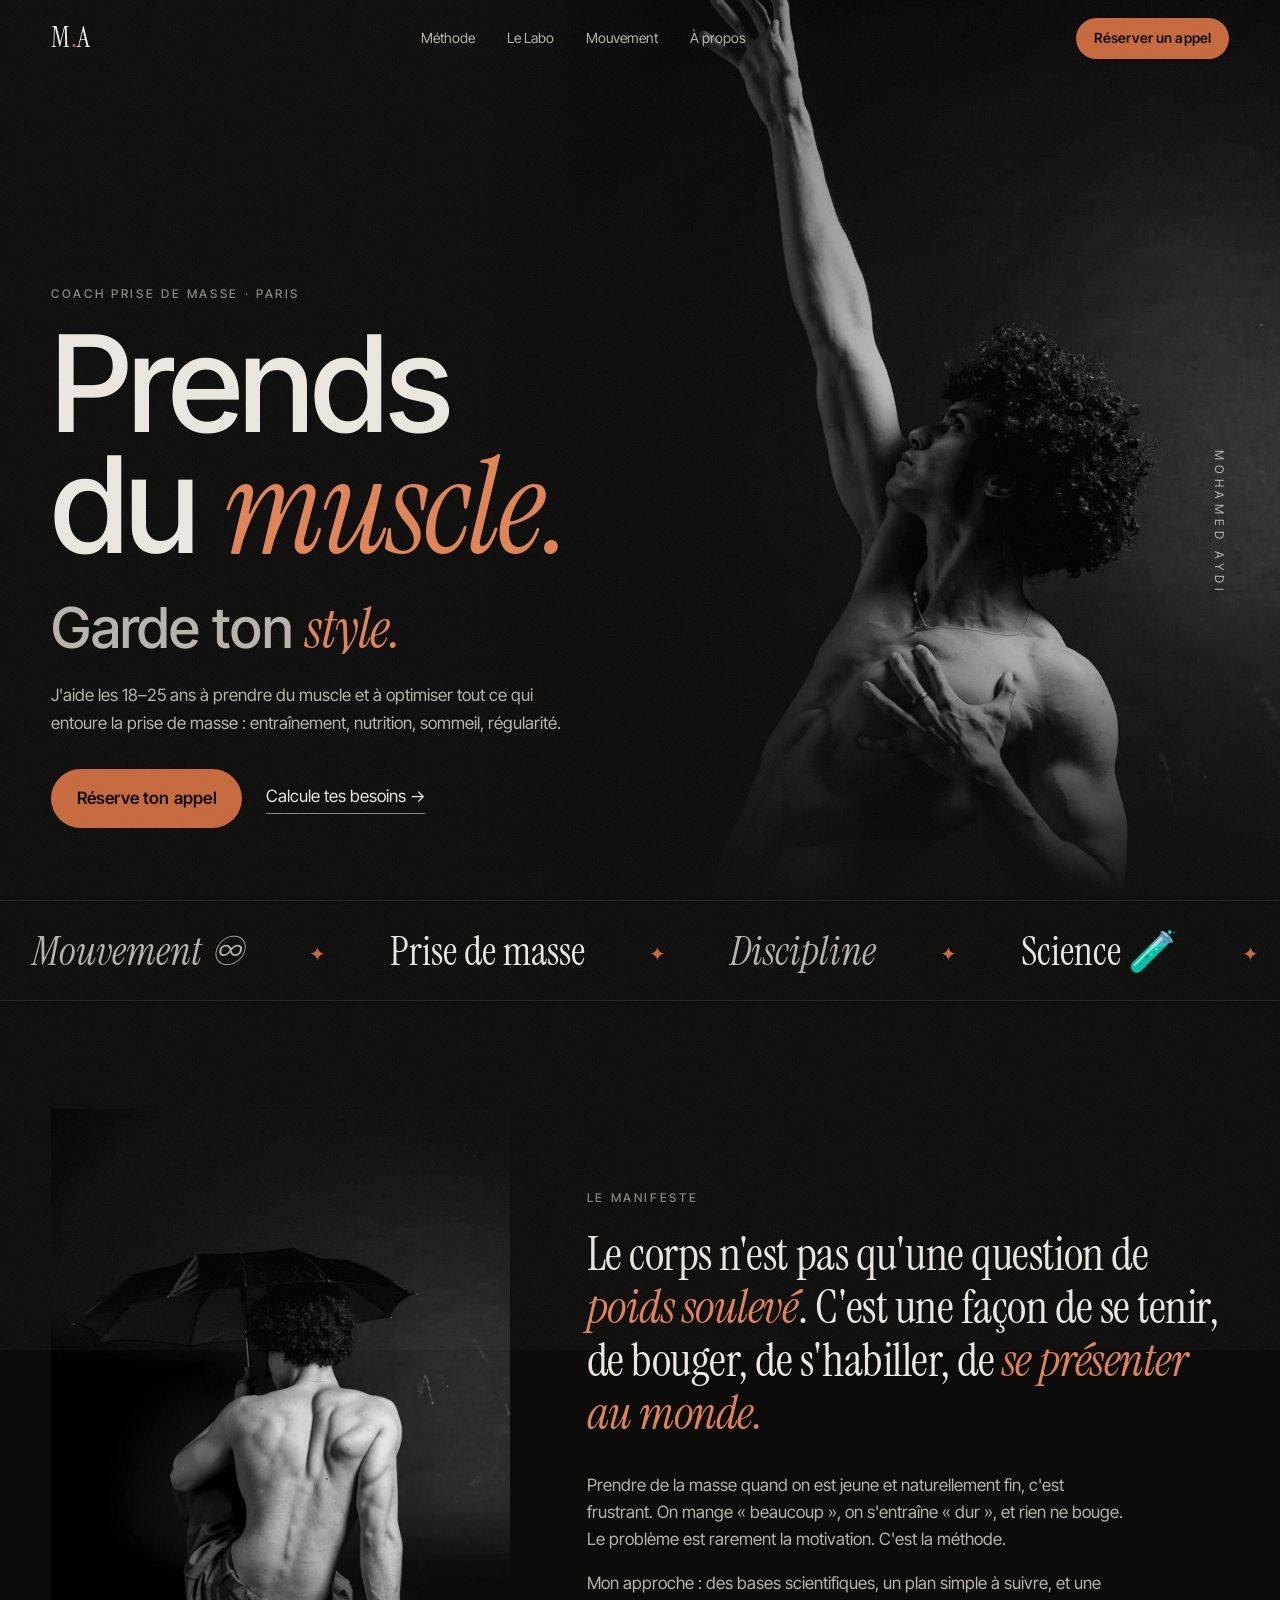
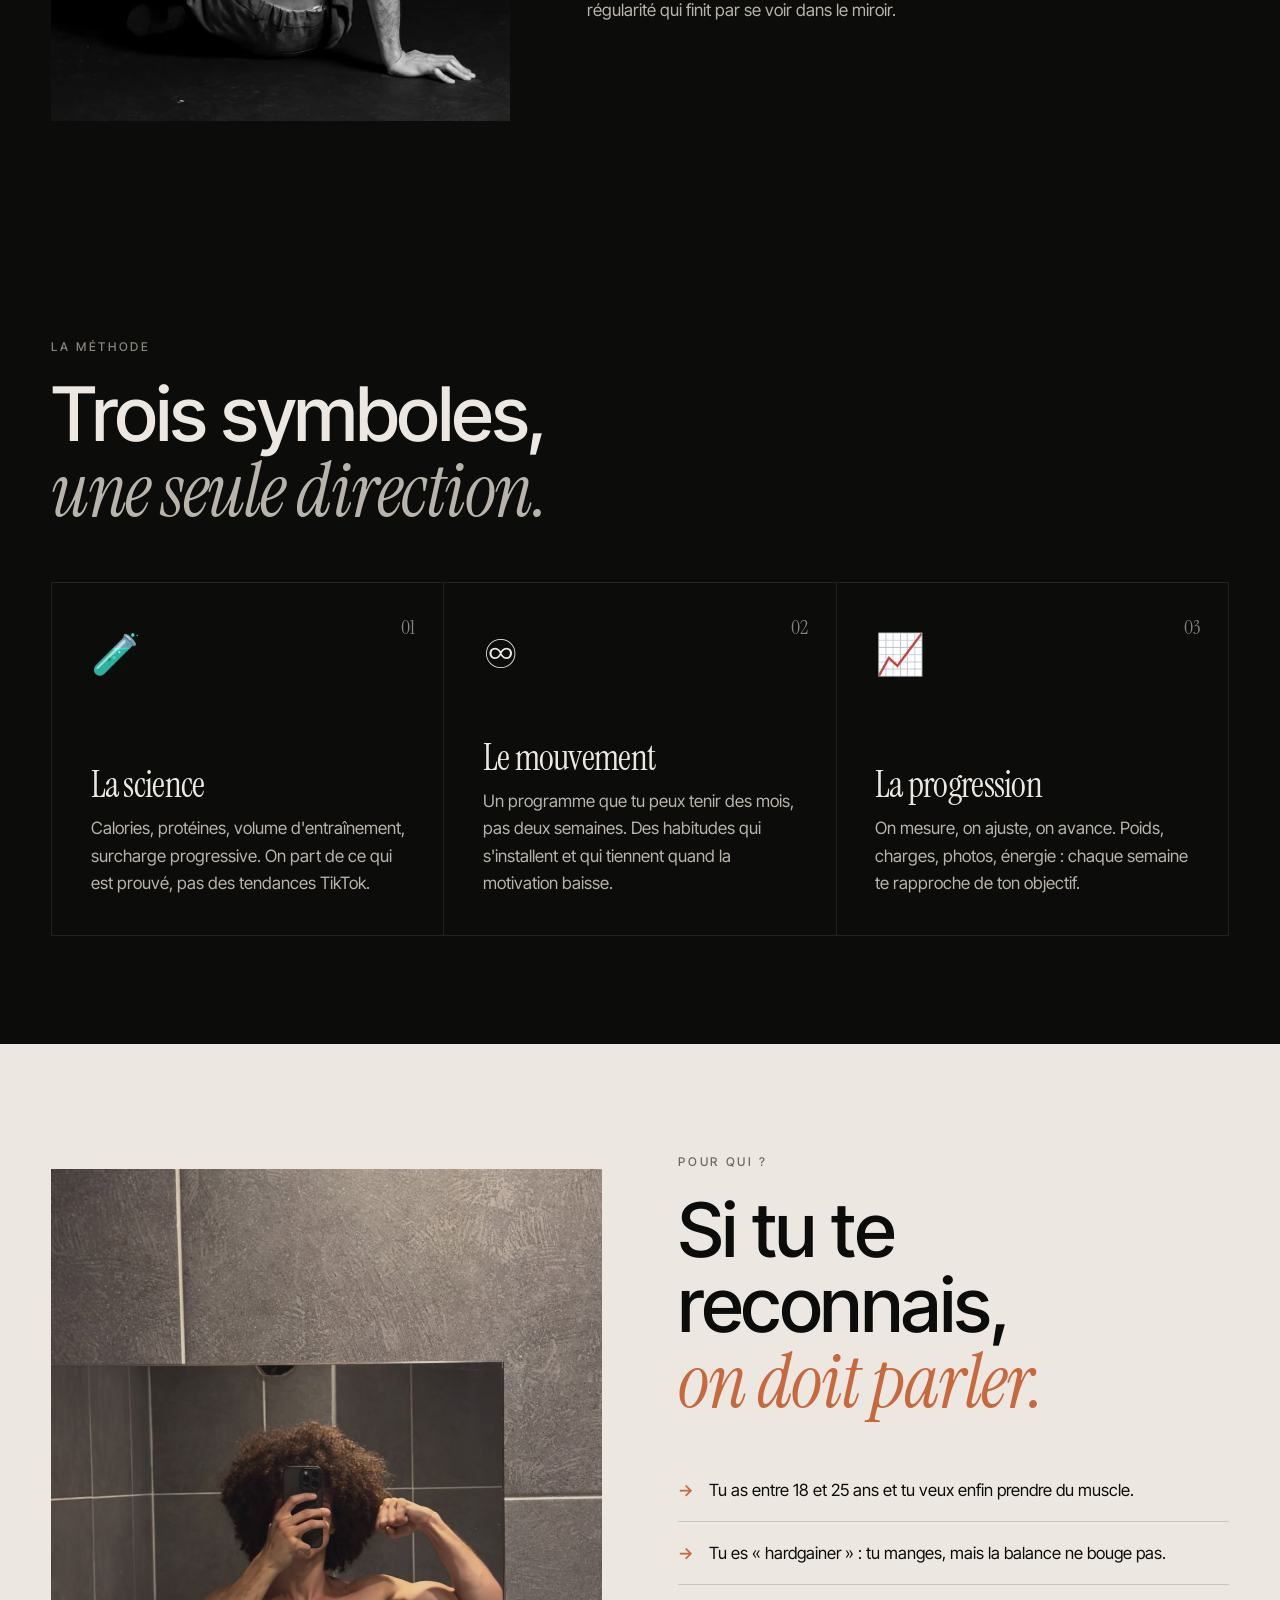
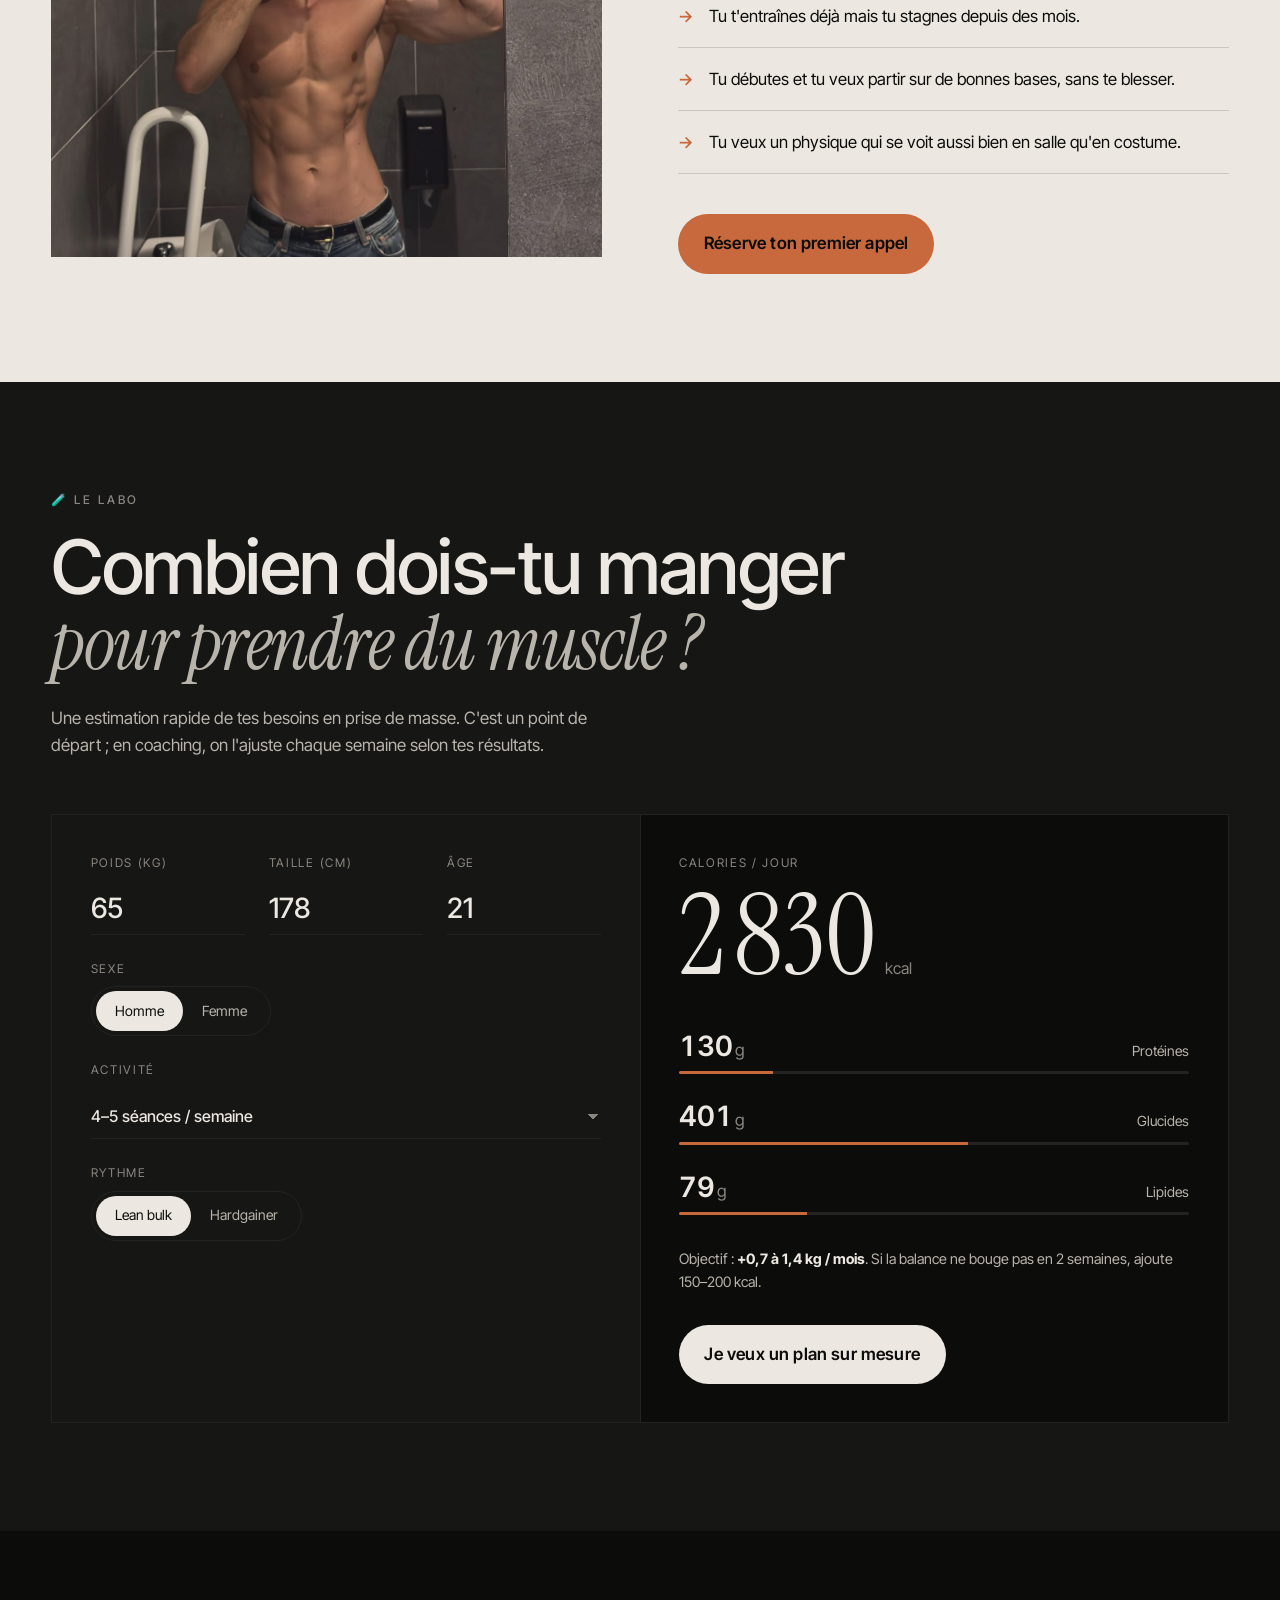
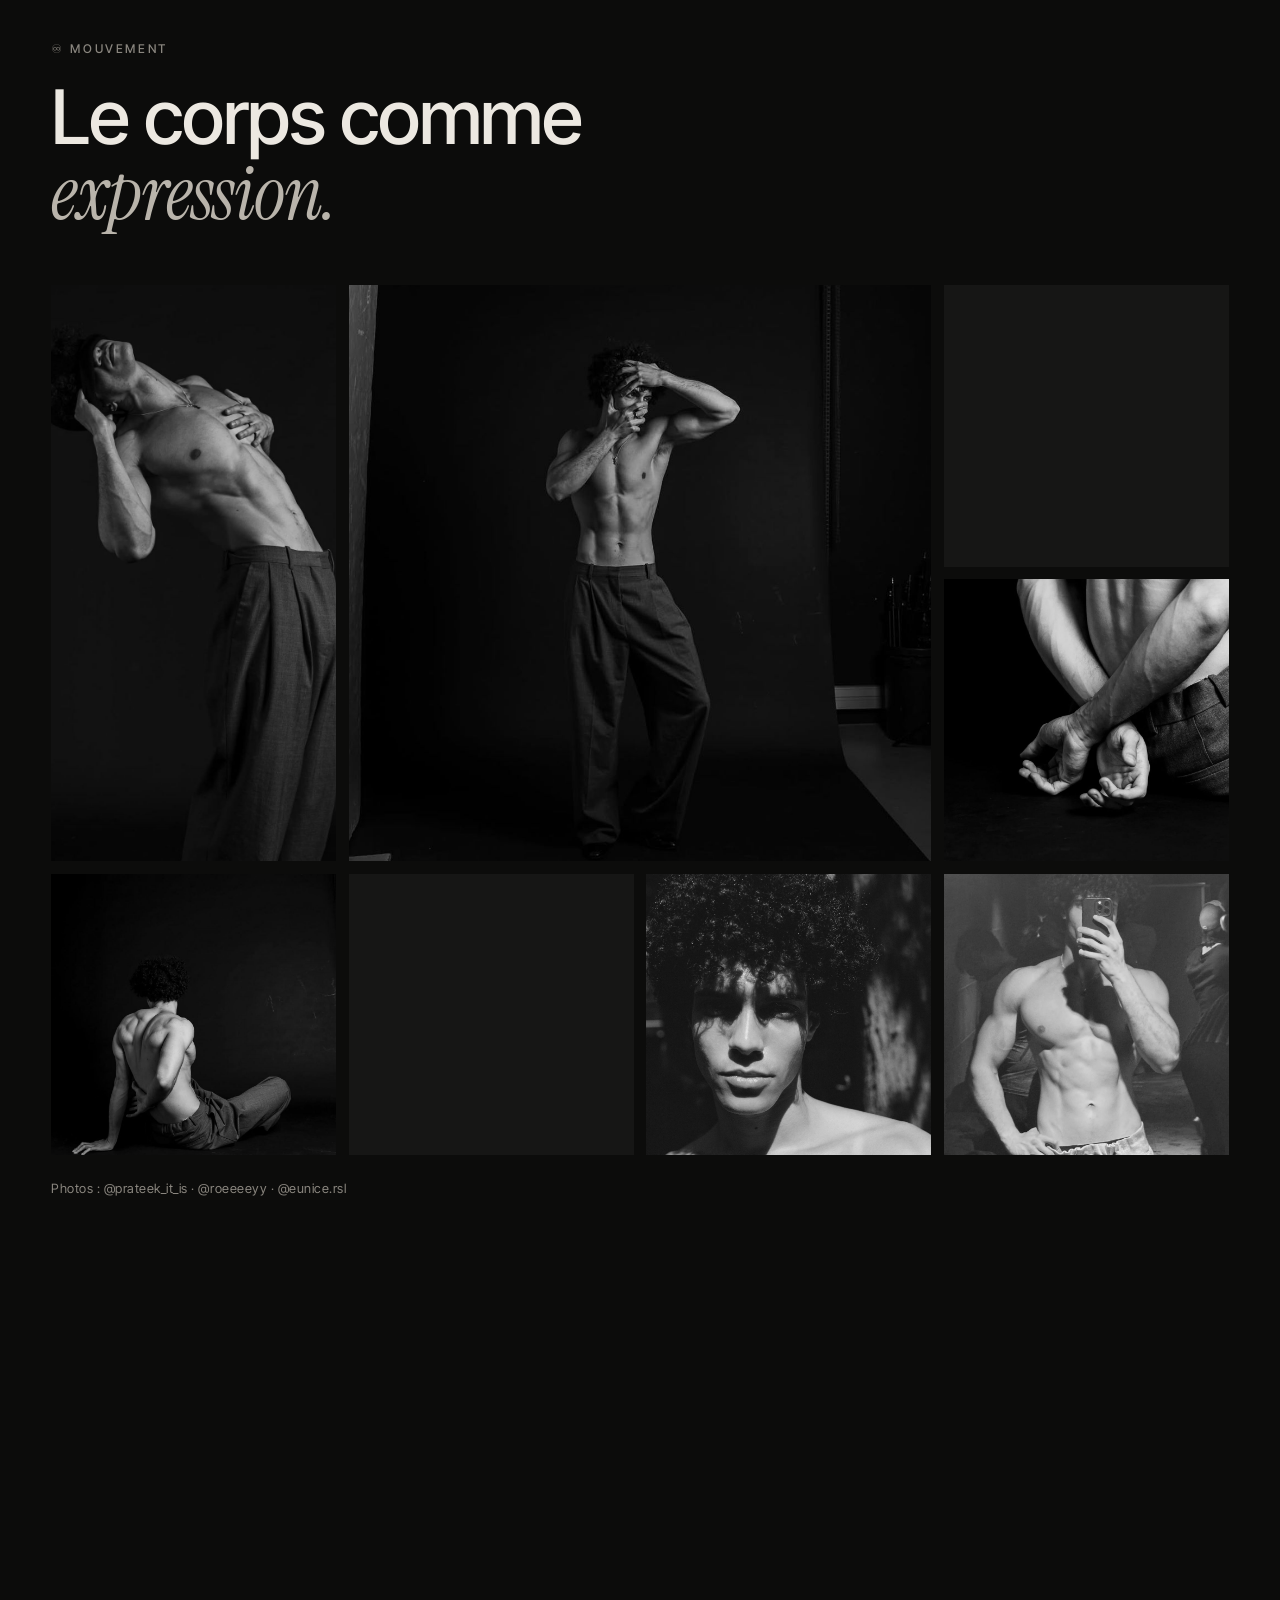
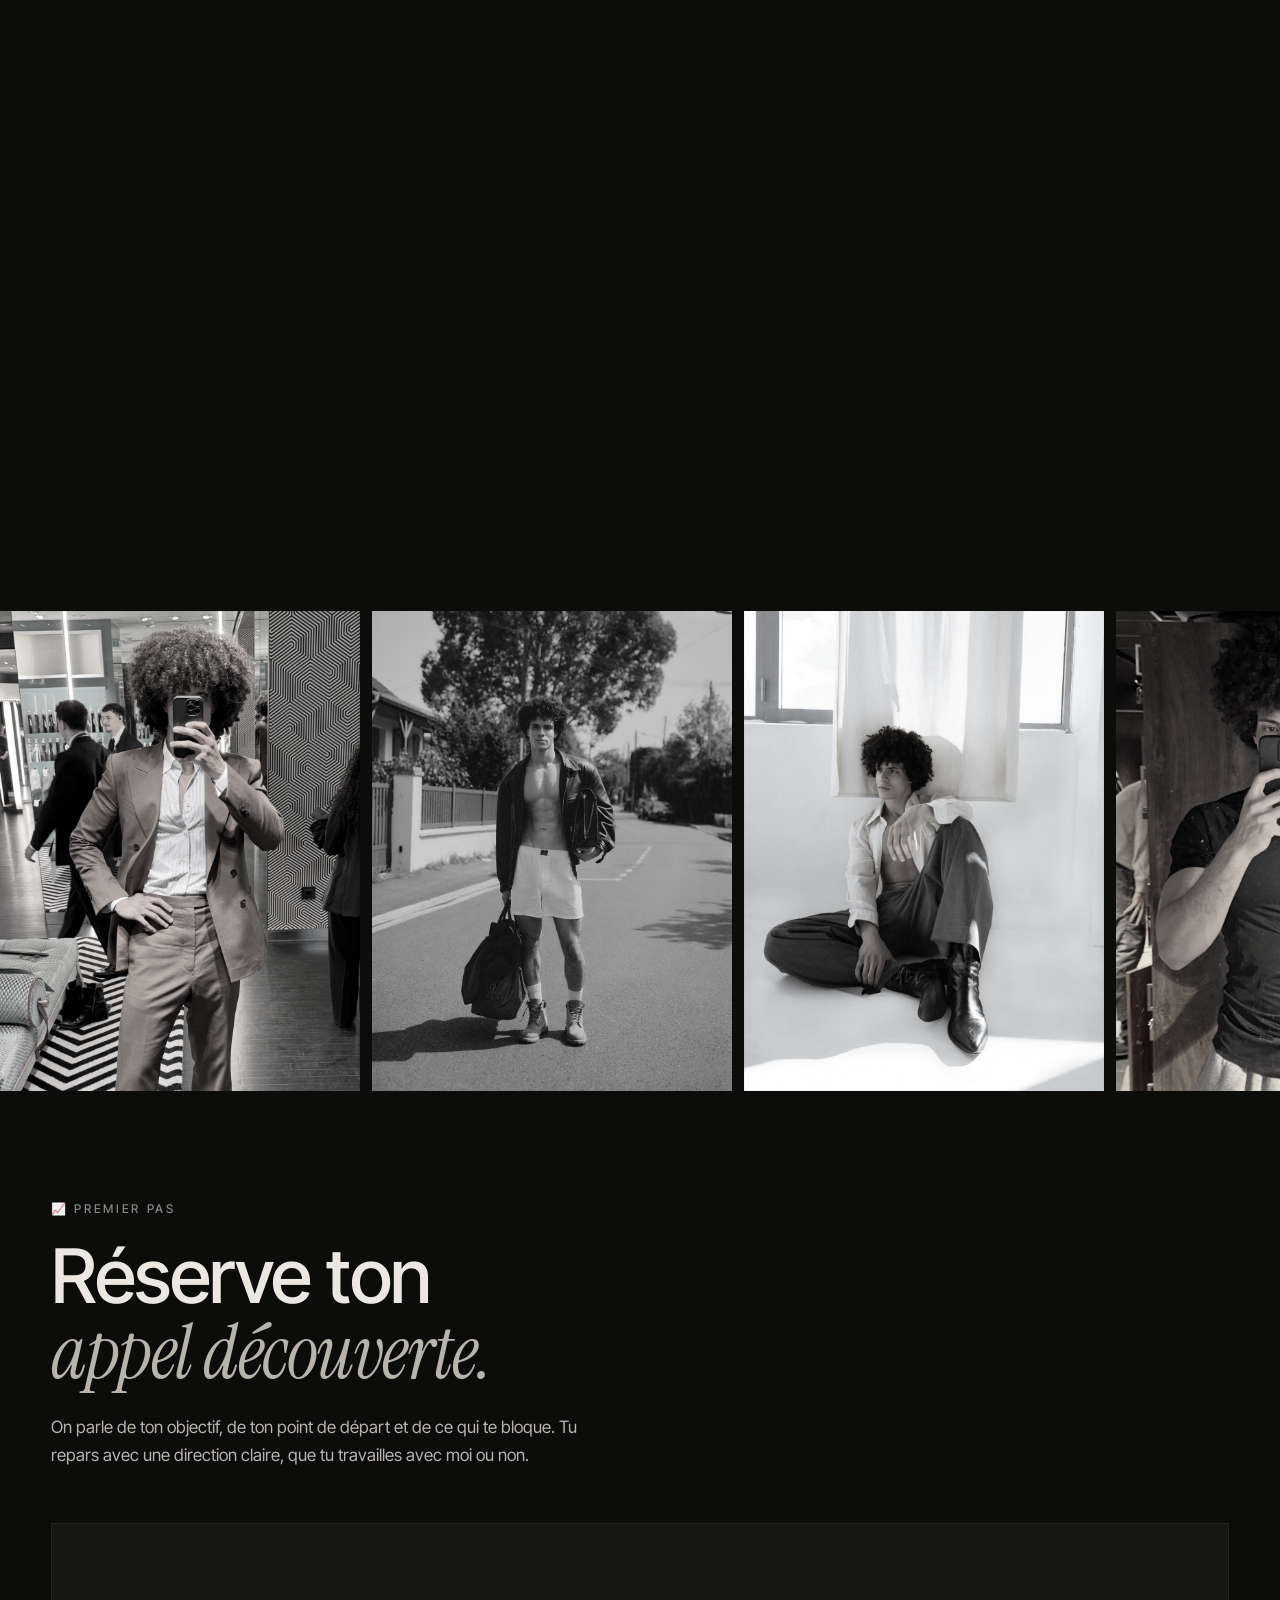
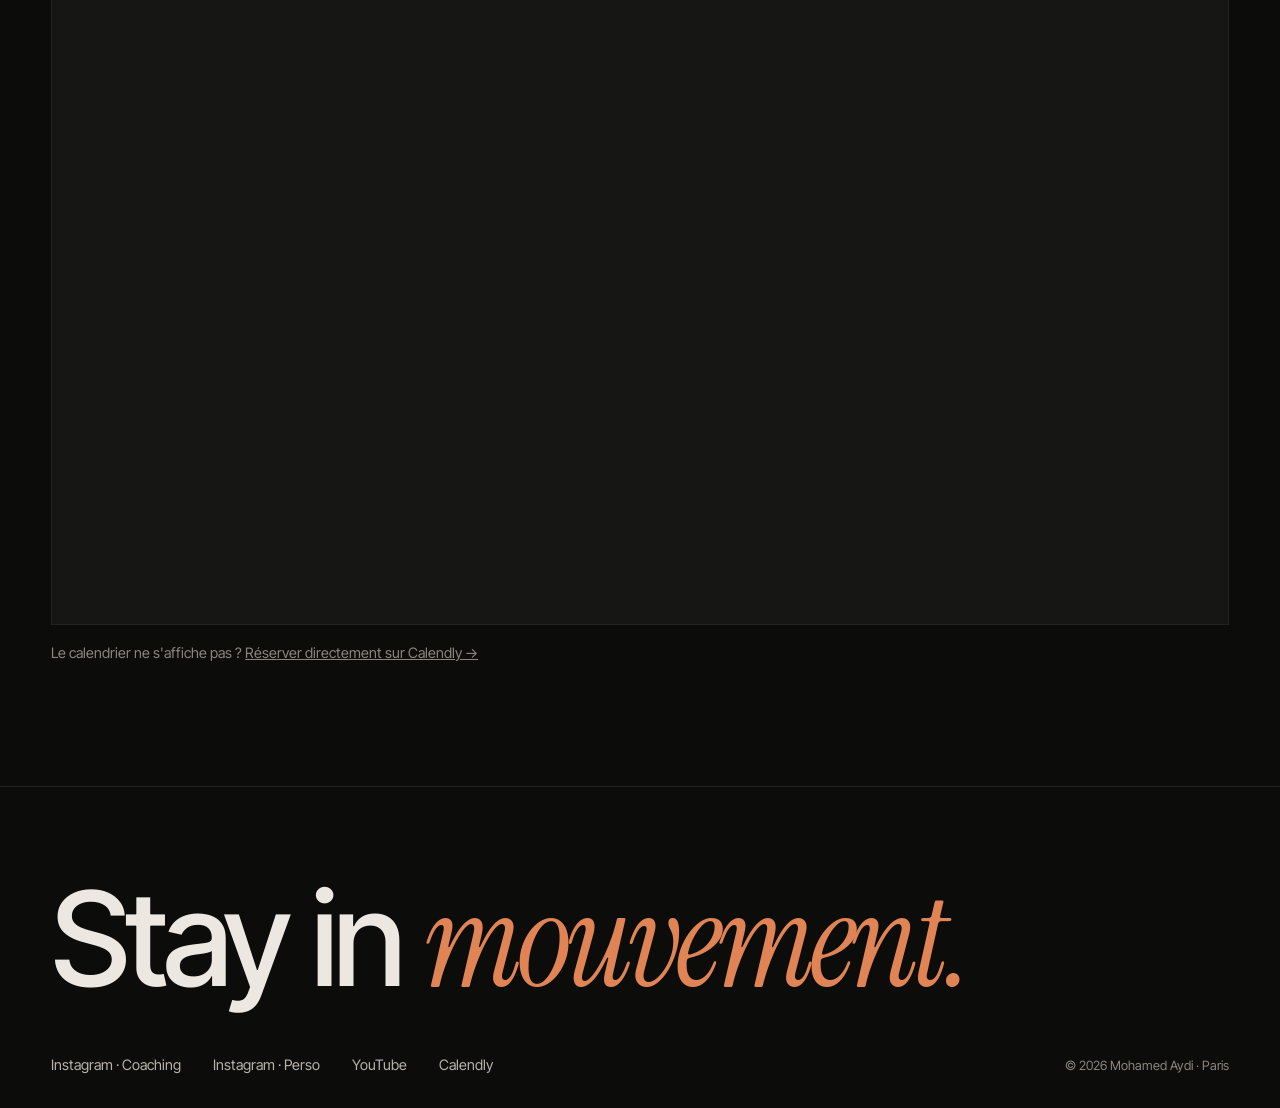
==== index.html @ adbf5967 "Add Mohamed Aydi coaching site and birthday surprise page Static site for GitHub Pages: coaching lan" ====
<!doctype html>
<html lang="fr">
<head>
  <meta charset="utf-8">
  <meta name="viewport" content="width=device-width, initial-scale=1">
  <title>Mohamed Aydi — Coaching prise de masse</title>
  <meta name="description" content="J'aide les 18–25 ans à prendre du muscle et à optimiser tout ce qui entoure la prise de masse. Coaching basé à Paris.">
  <meta property="og:title" content="Mohamed Aydi — Coaching prise de masse">
  <meta property="og:description" content="Prends du muscle. Garde ton style. Coaching pour les 18–25 ans.">
  <meta property="og:image" content="assets/img/reach.jpg">
  <meta name="theme-color" content="#0c0c0b">
  <link rel="icon" href="data:image/svg+xml,<svg xmlns='http://www.w3.org/2000/svg' viewBox='0 0 100 100'><text y='.9em' font-size='90'>🧪</text></svg>">
  <link rel="preconnect" href="https://fonts.googleapis.com">
  <link rel="preconnect" href="https://fonts.gstatic.com" crossorigin>
  <link href="https://fonts.googleapis.com/css2?family=Instrument+Serif:ital@0;1&family=Inter+Tight:wght@400;500;600;700&display=swap" rel="stylesheet">
  <link rel="stylesheet" href="css/style.css">
</head>
<body>
  <div class="grain" aria-hidden="true"></div>

  <header class="nav">
    <a href="#top" class="nav__logo" id="logo" aria-label="Mohamed Aydi, retour en haut">M<span>.</span>A</a>
    <nav class="nav__links" aria-label="Navigation principale">
      <a href="#methode">Méthode</a>
      <a href="#labo">Le Labo</a>
      <a href="#mouvement">Mouvement</a>
      <a href="#about">À propos</a>
    </nav>
    <a href="#reserver" class="btn btn--small">Réserver un appel</a>
  </header>

  <main id="top">
    <!-- HERO -->
    <section class="hero">
      <div class="hero__media">
        <img src="assets/img/reach.jpg" alt="Mohamed Aydi, torse nu, bras tendu vers le haut, photo noir et blanc" fetchpriority="high">
      </div>
      <div class="hero__text">
        <p class="eyebrow">Coach prise de masse · Paris</p>
        <h1 class="hero__title">
          <span class="line">Prends</span>
          <span class="line">du <em>muscle.</em></span>
          <span class="line line--small">Garde ton <em>style.</em></span>
        </h1>
        <p class="hero__lead">J'aide les 18–25 ans à prendre du muscle et à optimiser tout ce qui entoure la prise de masse : entraînement, nutrition, sommeil, régularité.</p>
        <div class="hero__cta">
          <a href="#reserver" class="btn">Réserve ton appel</a>
          <a href="#labo" class="link-arrow">Calcule tes besoins →</a>
        </div>
      </div>
      <p class="hero__name" aria-hidden="true">Mohamed Aydi</p>
    </section>

    <!-- MARQUEE -->
    <div class="marquee" aria-hidden="true">
      <div class="marquee__track">
        <span>Mouvement ♾</span><span>Prise de masse</span><span>Discipline</span><span>Science 🧪</span><span>Progression 📈</span><span>Paris</span>
        <span>Mouvement ♾</span><span>Prise de masse</span><span>Discipline</span><span>Science 🧪</span><span>Progression 📈</span><span>Paris</span>
      </div>
    </div>

    <!-- MANIFESTO -->
    <section class="manifesto section">
      <div class="manifesto__img reveal">
        <img src="assets/img/umbrella.jpg" alt="Mohamed Aydi de dos, assis sous un parapluie noir" loading="lazy">
      </div>
      <div class="manifesto__text reveal">
        <p class="eyebrow">Le manifeste</p>
        <p class="big-quote">Le corps n'est pas qu'une question de <em>poids soulevé</em>. C'est une façon de se tenir, de bouger, de s'habiller, de <em>se présenter au monde.</em></p>
        <p>Prendre de la masse quand on est jeune et naturellement fin, c'est frustrant. On mange « beaucoup », on s'entraîne « dur », et rien ne bouge. Le problème est rarement la motivation. C'est la méthode.</p>
        <p>Mon approche : des bases scientifiques, un plan simple à suivre, et une régularité qui finit par se voir dans le miroir.</p>
      </div>
    </section>

    <!-- METHODE -->
    <section class="method section" id="methode">
      <div class="section__head reveal">
        <p class="eyebrow">La méthode</p>
        <h2>Trois symboles,<br><em>une seule direction.</em></h2>
      </div>
      <ol class="method__grid">
        <li class="method__card reveal">
          <span class="method__icon">🧪</span>
          <span class="method__num">01</span>
          <h3>La science</h3>
          <p>Calories, protéines, volume d'entraînement, surcharge progressive. On part de ce qui est prouvé, pas des tendances TikTok.</p>
        </li>
        <li class="method__card reveal">
          <span class="method__icon">♾</span>
          <span class="method__num">02</span>
          <h3>Le mouvement</h3>
          <p>Un programme que tu peux tenir des mois, pas deux semaines. Des habitudes qui s'installent et qui tiennent quand la motivation baisse.</p>
        </li>
        <li class="method__card reveal">
          <span class="method__icon">📈</span>
          <span class="method__num">03</span>
          <h3>La progression</h3>
          <p>On mesure, on ajuste, on avance. Poids, charges, photos, énergie : chaque semaine te rapproche de ton objectif.</p>
        </li>
      </ol>
    </section>

    <!-- POUR QUI -->
    <section class="who section">
      <div class="who__img reveal">
        <img src="assets/img/flex.jpg" alt="Mohamed Aydi qui contracte le biceps devant un miroir" loading="lazy">
      </div>
      <div class="who__text">
        <p class="eyebrow reveal">Pour qui ?</p>
        <h2 class="reveal">Si tu te reconnais,<br><em>on doit parler.</em></h2>
        <ul class="who__list">
          <li class="reveal"><span>→</span> Tu as entre 18 et 25 ans et tu veux enfin prendre du muscle.</li>
          <li class="reveal"><span>→</span> Tu es « hardgainer » : tu manges, mais la balance ne bouge pas.</li>
          <li class="reveal"><span>→</span> Tu t'entraînes déjà mais tu stagnes depuis des mois.</li>
          <li class="reveal"><span>→</span> Tu débutes et tu veux partir sur de bonnes bases, sans te blesser.</li>
          <li class="reveal"><span>→</span> Tu veux un physique qui se voit aussi bien en salle qu'en costume.</li>
        </ul>
        <a href="#reserver" class="btn reveal">Réserve ton premier appel</a>
      </div>
    </section>

    <!-- LE LABO -->
    <section class="lab section" id="labo">
      <div class="section__head reveal">
        <p class="eyebrow">🧪 Le Labo</p>
        <h2>Combien dois-tu manger<br><em>pour prendre du muscle ?</em></h2>
        <p class="section__sub">Une estimation rapide de tes besoins en prise de masse. C'est un point de départ ; en coaching, on l'ajuste chaque semaine selon tes résultats.</p>
      </div>
      <div class="lab__wrap reveal">
        <form class="lab__form" id="calc" novalidate>
          <div class="field">
            <label for="weight">Poids (kg)</label>
            <input id="weight" name="weight" type="number" inputmode="decimal" min="35" max="200" step="0.1" value="65" required>
          </div>
          <div class="field">
            <label for="height">Taille (cm)</label>
            <input id="height" name="height" type="number" inputmode="numeric" min="140" max="220" value="178" required>
          </div>
          <div class="field">
            <label for="age">Âge</label>
            <input id="age" name="age" type="number" inputmode="numeric" min="15" max="60" value="21" required>
          </div>
          <fieldset class="field field--full">
            <legend>Sexe</legend>
            <div class="seg">
              <input type="radio" id="sex-m" name="sex" value="m" checked><label for="sex-m">Homme</label>
              <input type="radio" id="sex-f" name="sex" value="f"><label for="sex-f">Femme</label>
            </div>
          </fieldset>
          <div class="field field--full">
            <label for="activity">Activité</label>
            <select id="activity" name="activity">
              <option value="1.375">3 séances / semaine, job assis</option>
              <option value="1.55" selected>4–5 séances / semaine</option>
              <option value="1.725">6 séances / semaine ou job physique</option>
            </select>
          </div>
          <fieldset class="field field--full">
            <legend>Rythme</legend>
            <div class="seg">
              <input type="radio" id="pace-lean" name="pace" value="250" checked><label for="pace-lean">Lean bulk</label>
              <input type="radio" id="pace-std" name="pace" value="450"><label for="pace-std">Hardgainer</label>
            </div>
          </fieldset>
        </form>

        <div class="lab__result" aria-live="polite">
          <p class="lab__label">Calories / jour</p>
          <p class="lab__kcal"><span id="kcal">2 900</span><small>kcal</small></p>
          <div class="macros">
            <div class="macro"><span class="macro__val" id="prot">130</span><span class="macro__unit">g</span><span class="macro__name">Protéines</span><span class="macro__bar"><i id="bar-p"></i></span></div>
            <div class="macro"><span class="macro__val" id="carb">400</span><span class="macro__unit">g</span><span class="macro__name">Glucides</span><span class="macro__bar"><i id="bar-c"></i></span></div>
            <div class="macro"><span class="macro__val" id="fat">65</span><span class="macro__unit">g</span><span class="macro__name">Lipides</span><span class="macro__bar"><i id="bar-f"></i></span></div>
          </div>
          <p class="lab__note">Objectif : <strong id="gain">+0,7 à 1,3 kg / mois</strong>. Si la balance ne bouge pas en 2 semaines, ajoute 150–200 kcal.</p>
          <a href="#reserver" class="btn btn--light">Je veux un plan sur mesure</a>
        </div>
      </div>
    </section>

    <!-- MOUVEMENT / GALERIE -->
    <section class="gallery section" id="mouvement">
      <div class="section__head reveal">
        <p class="eyebrow">♾ Mouvement</p>
        <h2>Le corps comme<br><em>expression.</em></h2>
      </div>
      <div class="gallery__grid">
        <figure class="g g--tall reveal"><img src="assets/img/arch.jpg" alt="Portrait noir et blanc, torse cambré vers l'arrière" loading="lazy"></figure>
        <figure class="g g--wide reveal"><img src="assets/img/studio.jpg" alt="En studio, pantalon large, mains devant le visage" loading="lazy"></figure>
        <figure class="g reveal"><video src="assets/video/mouvement-1.mp4" muted loop playsinline preload="metadata" aria-label="Vidéo : Sun, suit and mouvements"></video></figure>
        <figure class="g reveal"><img src="assets/img/hands.jpg" alt="Gros plan sur les avant-bras croisés dans le dos" loading="lazy"></figure>
        <figure class="g reveal"><img src="assets/img/seated-back.jpg" alt="Assis de dos, muscles du dos en lumière" loading="lazy"></figure>
        <figure class="g reveal"><video src="assets/video/mouvement-2.mp4" muted loop playsinline preload="metadata" aria-label="Vidéo : Sun, suit and mouvements"></video></figure>
        <figure class="g reveal"><img src="assets/img/portrait-shadow.jpg" alt="Portrait en clair-obscur, ombres des boucles sur le visage" loading="lazy"></figure>
        <figure class="g reveal"><img src="assets/img/gym-mirror.jpg" alt="Selfie torse nu au miroir de la salle" loading="lazy"></figure>
      </div>
      <p class="credits">Photos : @prateek_it_is · @roeeeeyy · @eunice.rsl</p>
    </section>

    <!-- ABOUT -->
    <section class="about section" id="about">
      <div class="about__collage">
        <img class="about__a reveal" src="assets/img/field.jpg" alt="Mohamed en costume oversize sur un terrain de foot" loading="lazy">
        <img class="about__b reveal" src="assets/img/fence.jpg" alt="Mohamed en costume et cravate rouge contre un grillage" loading="lazy">
        <img class="about__c reveal" src="assets/img/sun.jpg" alt="Selfie au soleil, cheveux bouclés" loading="lazy">
      </div>
      <div class="about__text">
        <p class="eyebrow reveal">À propos</p>
        <h2 class="reveal">Mohamed <em>Aydi.</em></h2>
        <p class="reveal">Basé à Paris, entre la salle, les shootings et la mode. J'ai construit mon physique pas à pas, et j'ai appris ce qui marche vraiment pour prendre du muscle quand on part de zéro.</p>
        <p class="reveal">Aujourd'hui, je transmets cette méthode aux 18–25 ans qui veulent un corps fort, un style affirmé et une vraie confiance en eux, avec un suivi honnête et des conseils qui tiennent dans la vraie vie.</p>
        <div class="about__stats reveal">
          <div><strong>18–25</strong><span>ans, mon public</span></div>
          <div><strong>Paris</strong><span>& en ligne</span></div>
          <div><strong>1:1</strong><span>suivi personnalisé</span></div>
        </div>
      </div>
    </section>

    <!-- LIFESTYLE STRIP -->
    <section class="strip" aria-label="Lifestyle">
      <img src="assets/img/suit.jpg" alt="Costume marron dans une cabine d'essayage" loading="lazy">
      <img src="assets/img/street.jpg" alt="Dans la rue, veste en cuir et sac de sport" loading="lazy">
      <img src="assets/img/window.jpg" alt="Assis au sol près d'une fenêtre lumineuse" loading="lazy">
      <img src="assets/img/gym-tee.jpg" alt="Selfie au miroir de la salle en t-shirt noir" loading="lazy">
      <img src="assets/img/corner.jpg" alt="Assis dans un coin de studio blanc, tout en noir" loading="lazy">
      <img src="assets/img/portrait-tank.jpg" alt="Portrait de profil en débardeur blanc" loading="lazy">
    </section>

    <!-- RESERVER -->
    <section class="book section" id="reserver">
      <div class="section__head reveal">
        <p class="eyebrow">📈 Premier pas</p>
        <h2>Réserve ton <em>appel découverte.</em></h2>
        <p class="section__sub">On parle de ton objectif, de ton point de départ et de ce qui te bloque. Tu repars avec une direction claire, que tu travailles avec moi ou non.</p>
      </div>
      <div class="book__embed reveal">
        <div class="calendly-inline-widget" data-url="https://calendly.com/mohamedaydi7/first-call?hide_gdpr_banner=1&background_color=161615&text_color=ece8e1&primary_color=c8693d"></div>
        <noscript><a class="btn" href="https://calendly.com/mohamedaydi7/first-call">Ouvrir Calendly</a></noscript>
      </div>
      <p class="book__alt">Le calendrier ne s'affiche pas ? <a href="https://calendly.com/mohamedaydi7/first-call" target="_blank" rel="noopener">Réserver directement sur Calendly →</a></p>
    </section>
  </main>

  <footer class="footer">
    <p class="footer__big">Stay in <em>mouvement.</em></p>
    <div class="footer__row">
      <div class="footer__links">
        <a href="https://www.instagram.com/mohamedaydi.ig/" target="_blank" rel="noopener">Instagram · Coaching</a>
        <a href="https://www.instagram.com/moh_aydi/" target="_blank" rel="noopener">Instagram · Perso</a>
        <a href="https://www.youtube.com/@mohameday-jpg" target="_blank" rel="noopener">YouTube</a>
        <a href="https://calendly.com/mohamedaydi7/first-call" target="_blank" rel="noopener">Calendly</a>
      </div>
      <p class="footer__copy">© <span id="year">2026</span> Mohamed Aydi · Paris</p>
    </div>
  </footer>

  <script src="js/main.js" defer></script>
  <script src="https://assets.calendly.com/assets/external/widget.js" async></script>
</body>
</html>
---- css/style.css ----
:root {
  --ink: #0c0c0b;
  --ink-2: #161615;
  --ink-3: #232321;
  --bone: #ece8e1;
  --bone-2: #b9b4ab;
  --muted: #8a867f;
  --rust: #c8693d;
  --rust-2: #e08456;
  --serif: "Instrument Serif", "Times New Roman", serif;
  --sans: "Inter Tight", system-ui, -apple-system, "Segoe UI", sans-serif;
  --pad: clamp(1.25rem, 4vw, 3.5rem);
  --ease: cubic-bezier(.2, .7, .1, 1);
}

*, *::before, *::after { box-sizing: border-box; }
html { scroll-behavior: smooth; -webkit-text-size-adjust: 100%; }
body {
  margin: 0;
  background: var(--ink);
  color: var(--bone);
  font-family: var(--sans);
  font-size: clamp(1rem, .95rem + .2vw, 1.0625rem);
  line-height: 1.6;
  -webkit-font-smoothing: antialiased;
  overflow-x: hidden;
}
img, video { display: block; max-width: 100%; }
a { color: inherit; }
em { font-family: var(--serif); font-style: italic; font-weight: 400; color: var(--rust-2); }
h1, h2, h3 { font-weight: 500; margin: 0; letter-spacing: -.02em; line-height: 1; }
h2 { font-size: clamp(2.4rem, 1.5rem + 4vw, 5rem); text-wrap: balance; }
h2 em { color: var(--bone-2); }
::selection { background: var(--rust); color: var(--ink); }
:focus-visible { outline: 2px solid var(--rust-2); outline-offset: 3px; }

.grain {
  position: fixed; inset: -50%; z-index: 100; pointer-events: none; opacity: .06;
  background-image: url("data:image/svg+xml,%3Csvg xmlns='http://www.w3.org/2000/svg' width='200' height='200'%3E%3Cfilter id='n'%3E%3CfeTurbulence type='fractalNoise' baseFrequency='.9' numOctaves='3' stitchTiles='stitch'/%3E%3C/filter%3E%3Crect width='100%25' height='100%25' filter='url(%23n)'/%3E%3C/svg%3E");
  animation: grain 1s steps(4) infinite;
}
@keyframes grain { 0%{transform:translate(0,0)} 25%{transform:translate(-2%,3%)} 50%{transform:translate(3%,-1%)} 75%{transform:translate(-1%,-3%)} }

.eyebrow {
  font-size: .75rem; letter-spacing: .22em; text-transform: uppercase; color: var(--muted);
  margin: 0 0 1.25rem; font-weight: 500;
}

/* Buttons */
.btn {
  display: inline-flex; align-items: center; justify-content: center; gap: .5rem;
  padding: 1rem 1.6rem; border-radius: 999px; background: var(--rust); color: var(--ink);
  font-weight: 600; text-decoration: none; letter-spacing: .01em;
  transition: transform .3s var(--ease), background .3s;
}
.btn:hover { background: var(--rust-2); transform: translateY(-2px); }
.btn--small { padding: .6rem 1.1rem; font-size: .875rem; }
.btn--light { background: var(--bone); }
.btn--light:hover { background: #fff; }
.link-arrow { text-decoration: none; border-bottom: 1px solid var(--muted); padding-bottom: 2px; transition: border-color .3s; }
.link-arrow:hover { border-color: var(--bone); }

/* Nav */
.nav {
  position: fixed; top: 0; left: 0; right: 0; z-index: 50;
  display: flex; align-items: center; justify-content: space-between; gap: 1rem;
  padding: 1rem var(--pad);
  transition: background .4s, backdrop-filter .4s;
}
.nav.is-scrolled { background: rgba(12,12,11,.72); backdrop-filter: blur(14px); -webkit-backdrop-filter: blur(14px); }
.nav__logo { font-family: var(--serif); font-size: 1.75rem; text-decoration: none; letter-spacing: .02em; user-select: none; }
.nav__logo span { color: var(--rust); }
.nav__links { display: flex; gap: 2rem; font-size: .875rem; }
.nav__links a { text-decoration: none; color: var(--bone-2); transition: color .2s; }
.nav__links a:hover { color: var(--bone); }
@media (max-width: 780px) { .nav__links { display: none; } }
@media (max-width: 380px) { .nav .btn--small { padding: .5rem .85rem; font-size: .8rem; } }

/* Hero */
.hero {
  position: relative; min-height: clamp(560px, 100svh, 1100px); display: grid;
  grid-template-columns: minmax(0,1fr) minmax(0,1fr); align-items: end; overflow: hidden;
}
.hero__media { position: absolute; inset: 0 0 0 38%; }
.hero__media img { width: 100%; height: 100%; object-fit: cover; object-position: center 20%; filter: grayscale(1) contrast(1.05); }
.hero__media::after {
  content: ""; position: absolute; inset: 0;
  background: linear-gradient(90deg, var(--ink) 0%, rgba(12,12,11,.6) 25%, transparent 60%), linear-gradient(0deg, var(--ink) 0%, transparent 35%);
}
.hero__text { position: relative; z-index: 2; padding: 8rem var(--pad) clamp(3rem, 8vh, 6rem); max-width: 44rem; }
.hero__title { font-size: clamp(3.6rem, 2rem + 8vw, 9rem); line-height: .9; margin-bottom: 1.75rem; }
.hero__title .line { display: block; overflow: hidden; }
.hero__title .line--small { font-size: .42em; margin-top: .6em; color: var(--bone-2); letter-spacing: -.01em; }
.hero__lead { max-width: 32rem; color: var(--bone-2); margin: 0 0 2rem; }
.hero__cta { display: flex; flex-wrap: wrap; gap: 1.5rem; align-items: center; }
.hero__name {
  position: absolute; right: var(--pad); top: 50%; z-index: 2; margin: 0;
  writing-mode: vertical-rl; font-size: .75rem; letter-spacing: .4em; text-transform: uppercase; color: var(--bone-2);
}
@media (max-width: 780px) {
  .hero { grid-template-columns: minmax(0,1fr); }
  .hero__media { inset: 0; }
  .hero__media::after { background: linear-gradient(0deg, var(--ink) 15%, rgba(12,12,11,.5) 55%, rgba(12,12,11,.2)); }
  .hero__name { display: none; }
}

.hero__title .line { animation: rise 1.1s var(--ease) both; }
.hero__title .line:nth-child(2) { animation-delay: .12s; }
.hero__title .line:nth-child(3) { animation-delay: .24s; }
@keyframes rise { from { opacity: 0; transform: translateY(40%); } to { opacity: 1; transform: none; } }

/* Marquee */
.marquee { border-block: 1px solid var(--ink-3); overflow: hidden; padding: 1.1rem 0; }
.marquee__track { display: flex; width: max-content; animation: marquee 30s linear infinite; }
.marquee span { font-family: var(--serif); font-size: clamp(1.5rem, 1rem + 2vw, 2.5rem); padding: 0 2rem; white-space: nowrap; }
.marquee span:nth-child(odd) { font-style: italic; color: var(--bone-2); }
.marquee span::after { content: "✦"; font-size: .5em; color: var(--rust); margin-left: 4rem; vertical-align: middle; font-style: normal; }
@keyframes marquee { to { transform: translateX(-50%); } }

/* Sections */
.section { padding: clamp(5rem, 12vh, 9rem) var(--pad); }
.section__head { max-width: 52rem; margin-bottom: clamp(2.5rem, 6vh, 4.5rem); }
.section__sub { color: var(--bone-2); max-width: 36rem; margin: 1.5rem 0 0; }

/* Manifesto */
.manifesto { display: grid; grid-template-columns: 5fr 7fr; gap: clamp(2rem, 6vw, 6rem); align-items: center; }
.manifesto__img img { aspect-ratio: 3/4; object-fit: cover; width: 100%; filter: grayscale(1); }
.big-quote { font-family: var(--serif); font-size: clamp(1.8rem, 1.2rem + 2.2vw, 3.2rem); line-height: 1.12; margin: 0 0 2rem; letter-spacing: -.01em; }
.manifesto__text > p:not(.big-quote):not(.eyebrow) { color: var(--bone-2); max-width: 34rem; }
@media (max-width: 860px) { .manifesto { grid-template-columns: 1fr; } }

/* Method */
.method__grid { list-style: none; padding: 0; margin: 0; display: grid; grid-template-columns: repeat(3, 1fr); gap: 1px; background: var(--ink-3); border: 1px solid var(--ink-3); }
.method__card { background: var(--ink); padding: clamp(1.75rem, 3vw, 3rem); position: relative; min-height: 22rem; display: flex; flex-direction: column; transition: background .4s; }
.method__card:hover { background: var(--ink-2); }
.method__icon { font-size: 2.5rem; margin-bottom: auto; filter: grayscale(.3); }
.method__num { position: absolute; top: 1.75rem; right: 1.75rem; font-family: var(--serif); font-size: 1.25rem; color: var(--muted); }
.method__card h3 { font-family: var(--serif); font-weight: 400; font-size: 2.25rem; margin: 3rem 0 .75rem; }
.method__card p { color: var(--bone-2); margin: 0; }
@media (max-width: 860px) { .method__grid { grid-template-columns: 1fr; } .method__card { min-height: auto; } .method__card h3 { margin-top: 1.5rem; } }

/* Who */
.who { display: grid; grid-template-columns: 1fr 1fr; gap: clamp(2rem, 6vw, 6rem); align-items: center; background: var(--bone); color: var(--ink); }
.who em { color: var(--rust); }
.who .eyebrow { color: #6d6962; }
.who__img img { aspect-ratio: 4/5; width: 100%; object-fit: cover; object-position: center 60%; }
.who__list { list-style: none; padding: 0; margin: 2.5rem 0; }
.who__list li { padding: 1.1rem 0; border-bottom: 1px solid rgba(12,12,11,.15); display: flex; gap: 1rem; font-size: 1.05rem; }
.who__list li span { color: var(--rust); font-weight: 600; }
@media (max-width: 860px) { .who { grid-template-columns: 1fr; } }

/* Lab */
.lab { background: var(--ink-2); }
.lab__wrap { display: grid; grid-template-columns: minmax(0,1fr) minmax(0,1fr); gap: 1px; background: var(--ink-3); border: 1px solid var(--ink-3); }
.lab__form { background: var(--ink-2); padding: clamp(1.5rem, 3vw, 3rem); display: grid; grid-template-columns: repeat(3, minmax(0,1fr)); gap: 1.5rem; align-content: start; }
.field { display: flex; flex-direction: column; gap: .5rem; border: 0; padding: 0; margin: 0; min-width: 0; }
.field--full { grid-column: 1 / -1; }
.field label, .field legend { font-size: .75rem; letter-spacing: .14em; text-transform: uppercase; color: var(--muted); padding: 0; margin-bottom: .5rem; }
.field input[type=number], .field select {
  width: 100%; background: transparent; color: var(--bone); border: 0; border-bottom: 1px solid var(--ink-3);
  font: 500 1.75rem/1.2 var(--sans); padding: .25rem 0 .5rem; border-radius: 0; transition: border-color .3s;
  -moz-appearance: textfield; appearance: none; min-width: 0;
}
.field select { font-size: 1rem; padding: .75rem 0; cursor: pointer; background-image: linear-gradient(45deg, transparent 50%, var(--muted) 50%), linear-gradient(135deg, var(--muted) 50%, transparent 50%); background-position: right 8px center, right 3px center; background-size: 5px 5px; background-repeat: no-repeat; }
.field select option { background: var(--ink-2); }
.field input::-webkit-outer-spin-button, .field input::-webkit-inner-spin-button { -webkit-appearance: none; margin: 0; }
.field input:focus, .field select:focus { outline: none; border-color: var(--rust); }
.seg { display: flex; border: 1px solid var(--ink-3); border-radius: 999px; padding: 4px; width: fit-content; }
.seg input { position: absolute; opacity: 0; pointer-events: none; }
.seg label { margin: 0; padding: .55rem 1.2rem; border-radius: 999px; cursor: pointer; font-size: .875rem; letter-spacing: 0; text-transform: none; color: var(--bone-2); transition: background .3s, color .3s; }
.seg input:checked + label { background: var(--bone); color: var(--ink); }
.seg input:focus-visible + label { outline: 2px solid var(--rust-2); outline-offset: 2px; }

.lab__result { background: var(--ink); padding: clamp(1.5rem, 3vw, 3rem); display: flex; flex-direction: column; }
.lab__label { margin: 0; font-size: .75rem; letter-spacing: .14em; text-transform: uppercase; color: var(--muted); }
.lab__kcal { font-family: var(--serif); font-size: clamp(4rem, 3rem + 5vw, 7.5rem); line-height: 1; margin: .5rem 0 2rem; font-variant-numeric: tabular-nums; }
.lab__kcal small { font-family: var(--sans); font-size: 1rem; color: var(--muted); margin-left: .5rem; }
.macros { display: grid; gap: 1.25rem; margin-bottom: 2rem; }
.macro { display: grid; grid-template-columns: auto auto 1fr; align-items: baseline; gap: .15rem 1rem; }
.macro__val { font-size: 1.75rem; font-weight: 600; font-variant-numeric: tabular-nums; }
.macro__unit { color: var(--muted); margin-left: -.85rem; }
.macro__name { justify-self: end; color: var(--bone-2); font-size: .875rem; }
.macro__bar { grid-column: 1 / -1; height: 3px; background: var(--ink-3); border-radius: 3px; overflow: hidden; }
.macro__bar i { display: block; height: 100%; background: var(--rust); width: 0; transition: width .6s var(--ease); }
.lab__note { color: var(--bone-2); font-size: .9rem; margin: 0 0 2rem; }
.lab__note strong { color: var(--bone); }
.lab__result .btn { margin-top: auto; align-self: flex-start; }
@media (max-width: 960px) { .lab__wrap { grid-template-columns: minmax(0,1fr); } }
@media (max-width: 480px) { .lab__form { grid-template-columns: repeat(2, minmax(0,1fr)); } .lab__form .field:nth-child(3) { grid-column: 1 / -1; } }

/* Gallery */
.gallery__grid { display: grid; grid-template-columns: repeat(4, 1fr); grid-auto-rows: clamp(12rem, 22vw, 20rem); gap: clamp(.5rem, 1vw, 1rem); grid-auto-flow: dense; }
.g { margin: 0; overflow: hidden; background: var(--ink-2); position: relative; }
.g--tall { grid-row: span 2; }
.g--wide { grid-column: span 2; grid-row: span 2; }
.g img, .g video { width: 100%; height: 100%; object-fit: cover; filter: grayscale(1); transition: transform 1.2s var(--ease), filter .8s; }
.g:hover img, .g:hover video { transform: scale(1.04); filter: grayscale(0); }
.g video { filter: none; }
.credits { color: var(--muted); font-size: .8rem; margin-top: 1.5rem; letter-spacing: .04em; }
@media (max-width: 780px) { .gallery__grid { grid-template-columns: 1fr 1fr; grid-auto-rows: 14rem; } .g--wide { grid-column: span 2; } }

/* About */
.about { display: grid; grid-template-columns: 7fr 5fr; gap: clamp(2rem, 6vw, 6rem); align-items: center; }
.about__collage { position: relative; aspect-ratio: 1 / 1.05; }
.about__collage img { position: absolute; object-fit: cover; box-shadow: 0 30px 60px rgba(0,0,0,.5); }
.about__a { width: 56%; aspect-ratio: 4/5; left: 0; top: 0; filter: grayscale(1); }
.about__b { width: 50%; aspect-ratio: 4/5; right: 0; top: 18%; z-index: 2; }
.about__c { width: 34%; aspect-ratio: 3/4; left: 18%; bottom: 0; z-index: 3; transform: rotate(-4deg); border: 6px solid var(--bone); }
.about__text p:not(.eyebrow) { color: var(--bone-2); }
.about__text h2 { margin-bottom: 1.5rem; }
.about__stats { display: grid; grid-template-columns: repeat(3, 1fr); gap: 1rem; margin-top: 2.5rem; border-top: 1px solid var(--ink-3); padding-top: 1.5rem; }
.about__stats strong { display: block; font-family: var(--serif); font-size: 2rem; font-weight: 400; }
.about__stats span { font-size: .8rem; color: var(--muted); }
@media (max-width: 860px) { .about { grid-template-columns: 1fr; } }

/* Strip */
.strip { display: flex; gap: .75rem; padding: 0 var(--pad); overflow-x: auto; scroll-snap-type: x mandatory; scrollbar-width: none; }
.strip::-webkit-scrollbar { display: none; }
.strip img { height: clamp(18rem, 40vw, 30rem); width: auto; aspect-ratio: 3/4; object-fit: cover; scroll-snap-align: start; flex-shrink: 0; filter: grayscale(.85); transition: filter .6s; }
.strip img:hover { filter: none; }

/* Book */
.book__embed { background: var(--ink-2); border: 1px solid var(--ink-3); min-height: 700px; }
.calendly-inline-widget { min-width: 320px; height: 700px; }
.book__alt { color: var(--muted); font-size: .9rem; margin-top: 1rem; }

/* Footer */
.footer { padding: clamp(4rem, 10vh, 7rem) var(--pad) 2rem; border-top: 1px solid var(--ink-3); }
.footer__big { font-size: clamp(3rem, 1rem + 9vw, 10rem); letter-spacing: -.04em; line-height: .95; margin: 0 0 3rem; font-weight: 500; }
.footer__row { display: flex; flex-wrap: wrap; justify-content: space-between; gap: 1.5rem; align-items: end; }
.footer__links { display: flex; flex-wrap: wrap; gap: 1.5rem 2rem; }
.footer__links a { text-decoration: none; color: var(--bone-2); font-size: .9rem; }
.footer__links a:hover { color: var(--rust-2); }
.footer__copy { margin: 0; color: var(--muted); font-size: .8rem; }

/* Reveal */
.reveal { opacity: 0; transform: translateY(32px); transition: opacity 1s var(--ease), transform 1s var(--ease); }
.reveal.is-in { opacity: 1; transform: none; }

/* Logo easter egg feedback */
.nav__logo.pulse { animation: pulse .35s var(--ease); }
@keyframes pulse { 50% { transform: scale(1.18); color: var(--rust-2); } }

@media (prefers-reduced-motion: reduce) {
  *, *::before, *::after { animation: none !important; transition: none !important; }
  .reveal { opacity: 1; transform: none; }
  html { scroll-behavior: auto; }
}
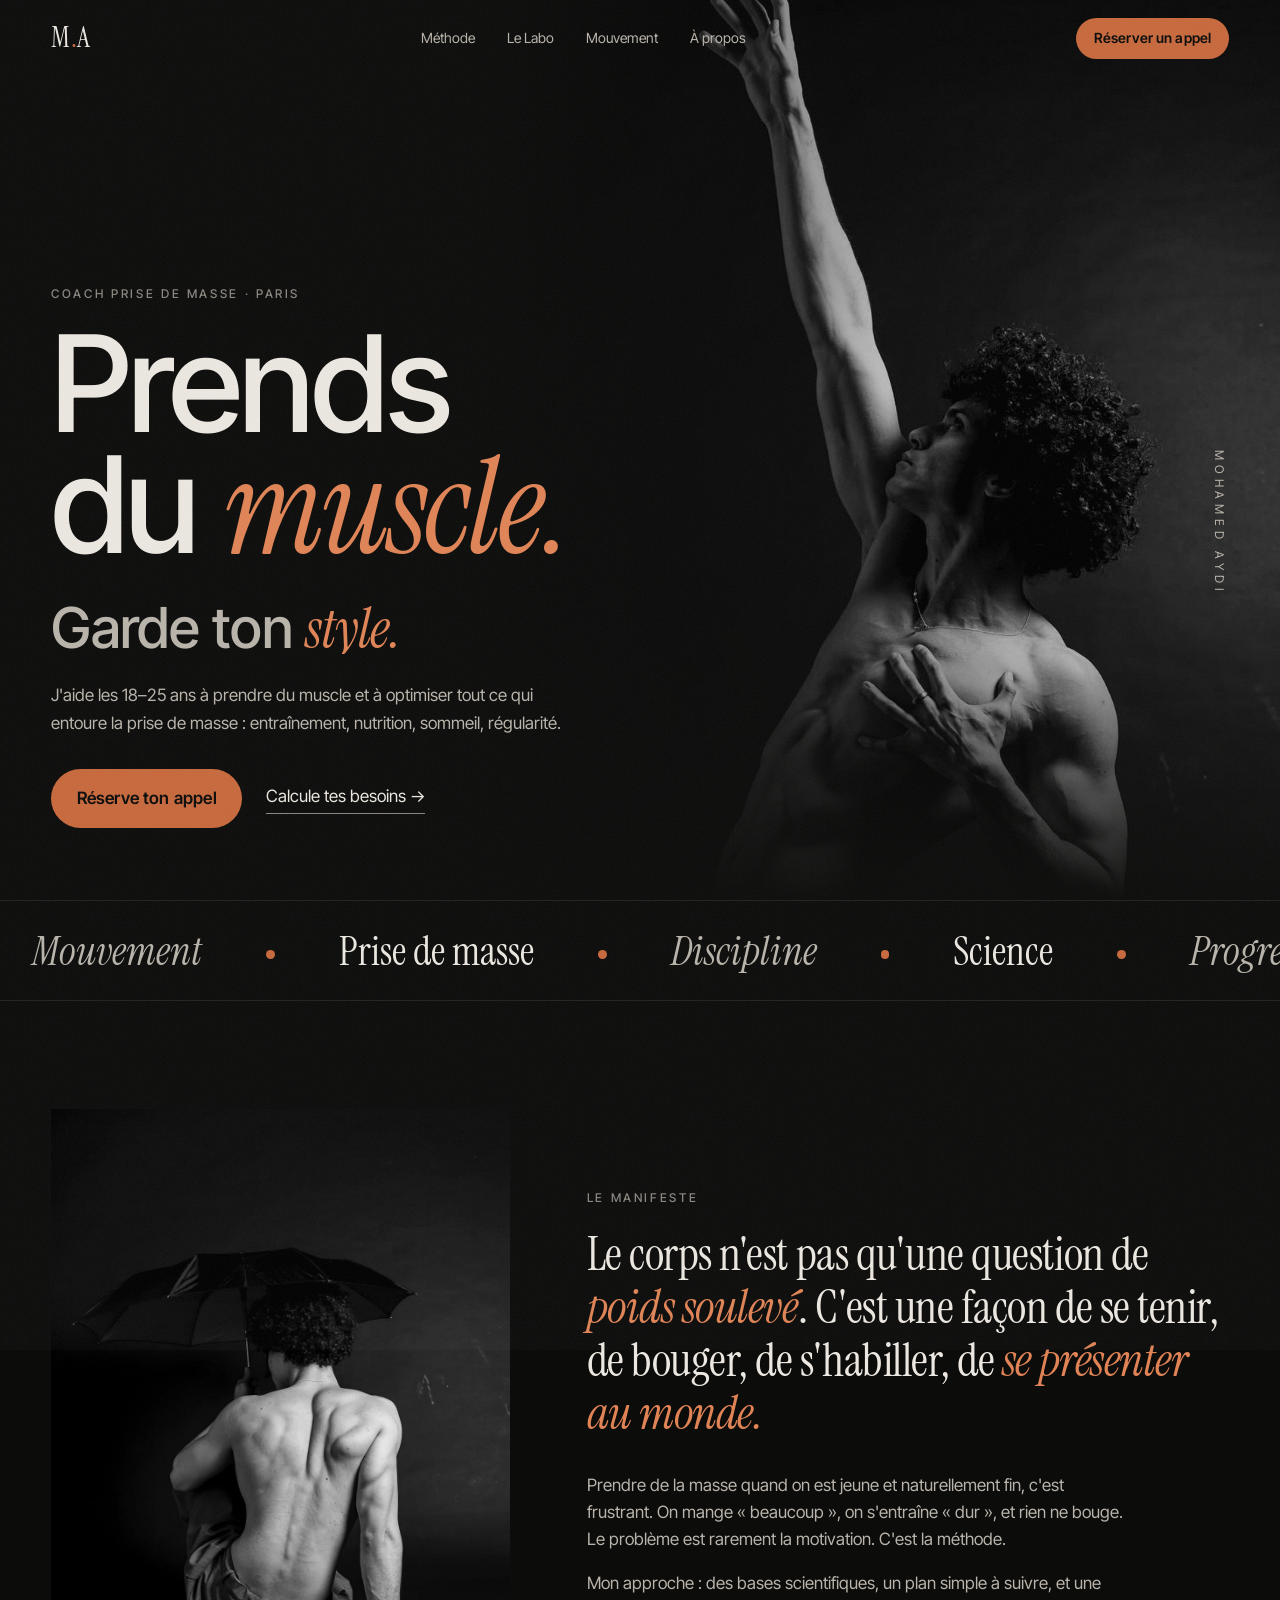
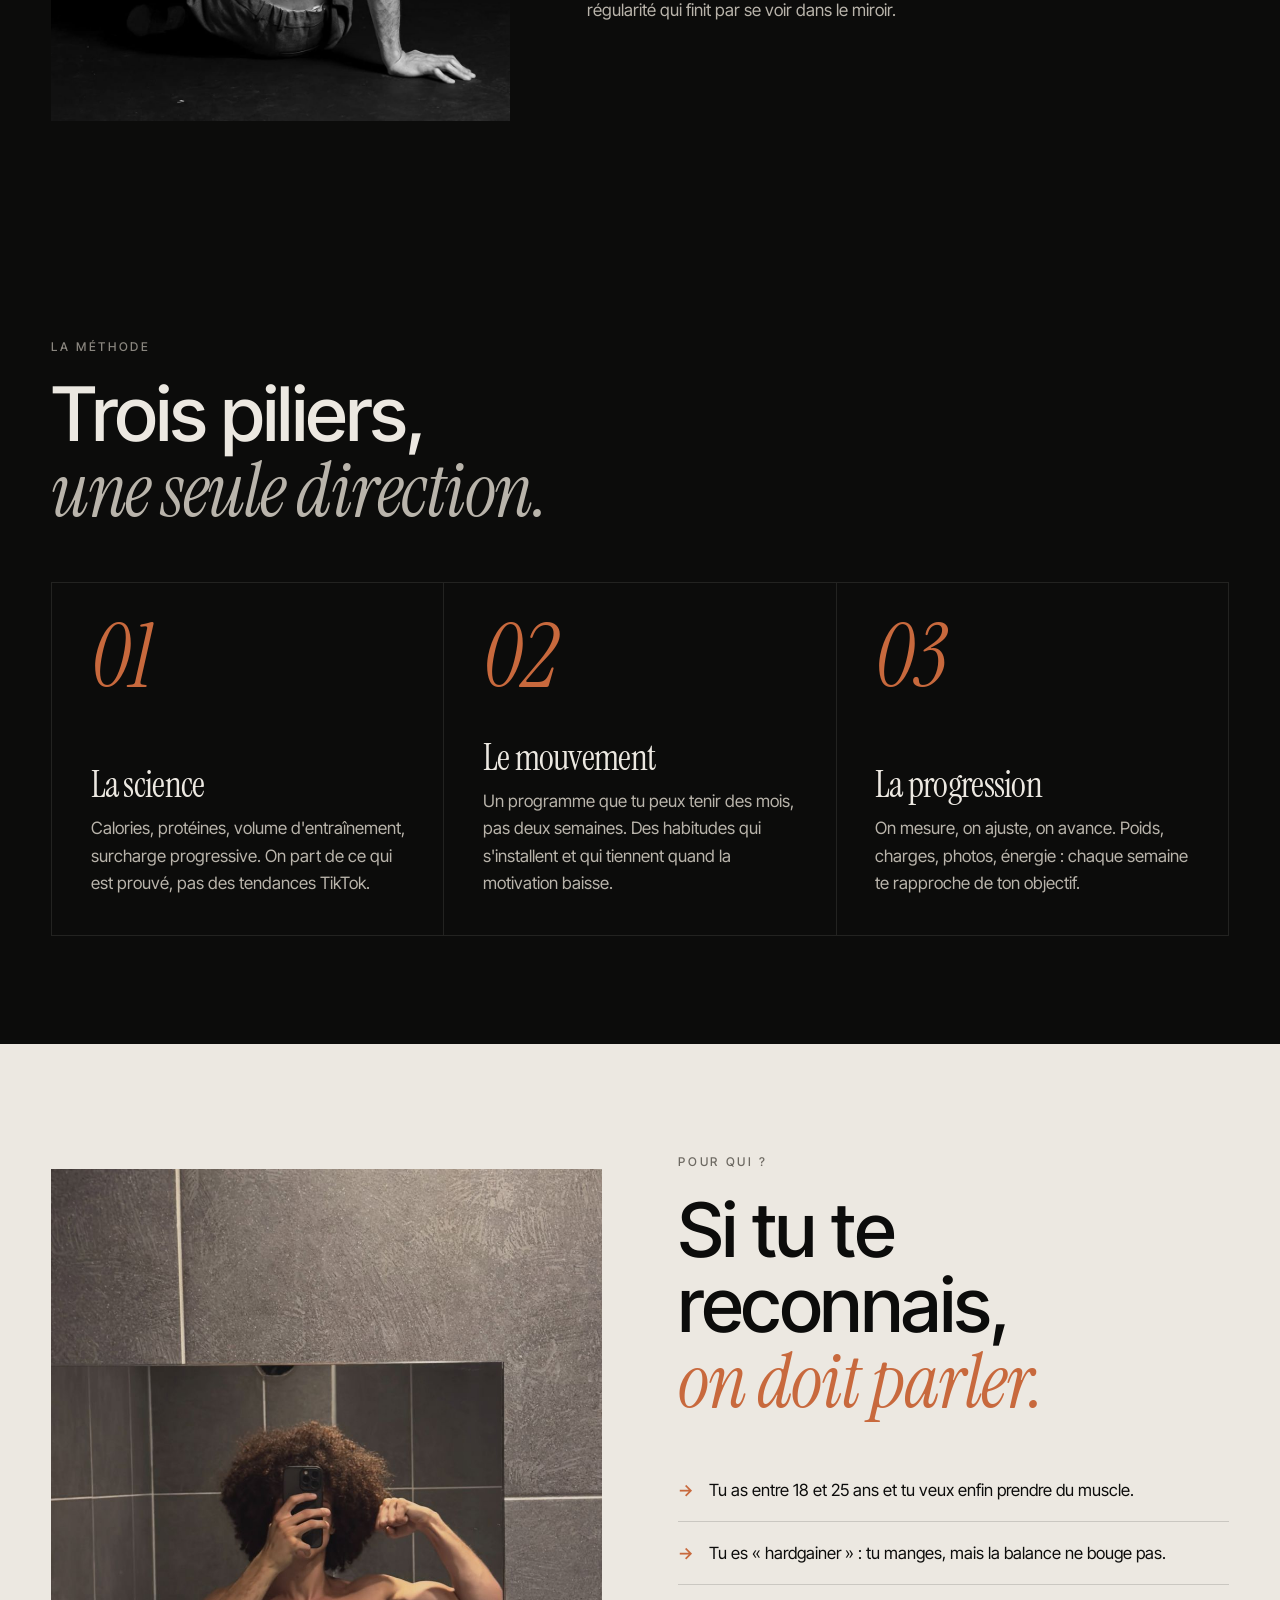
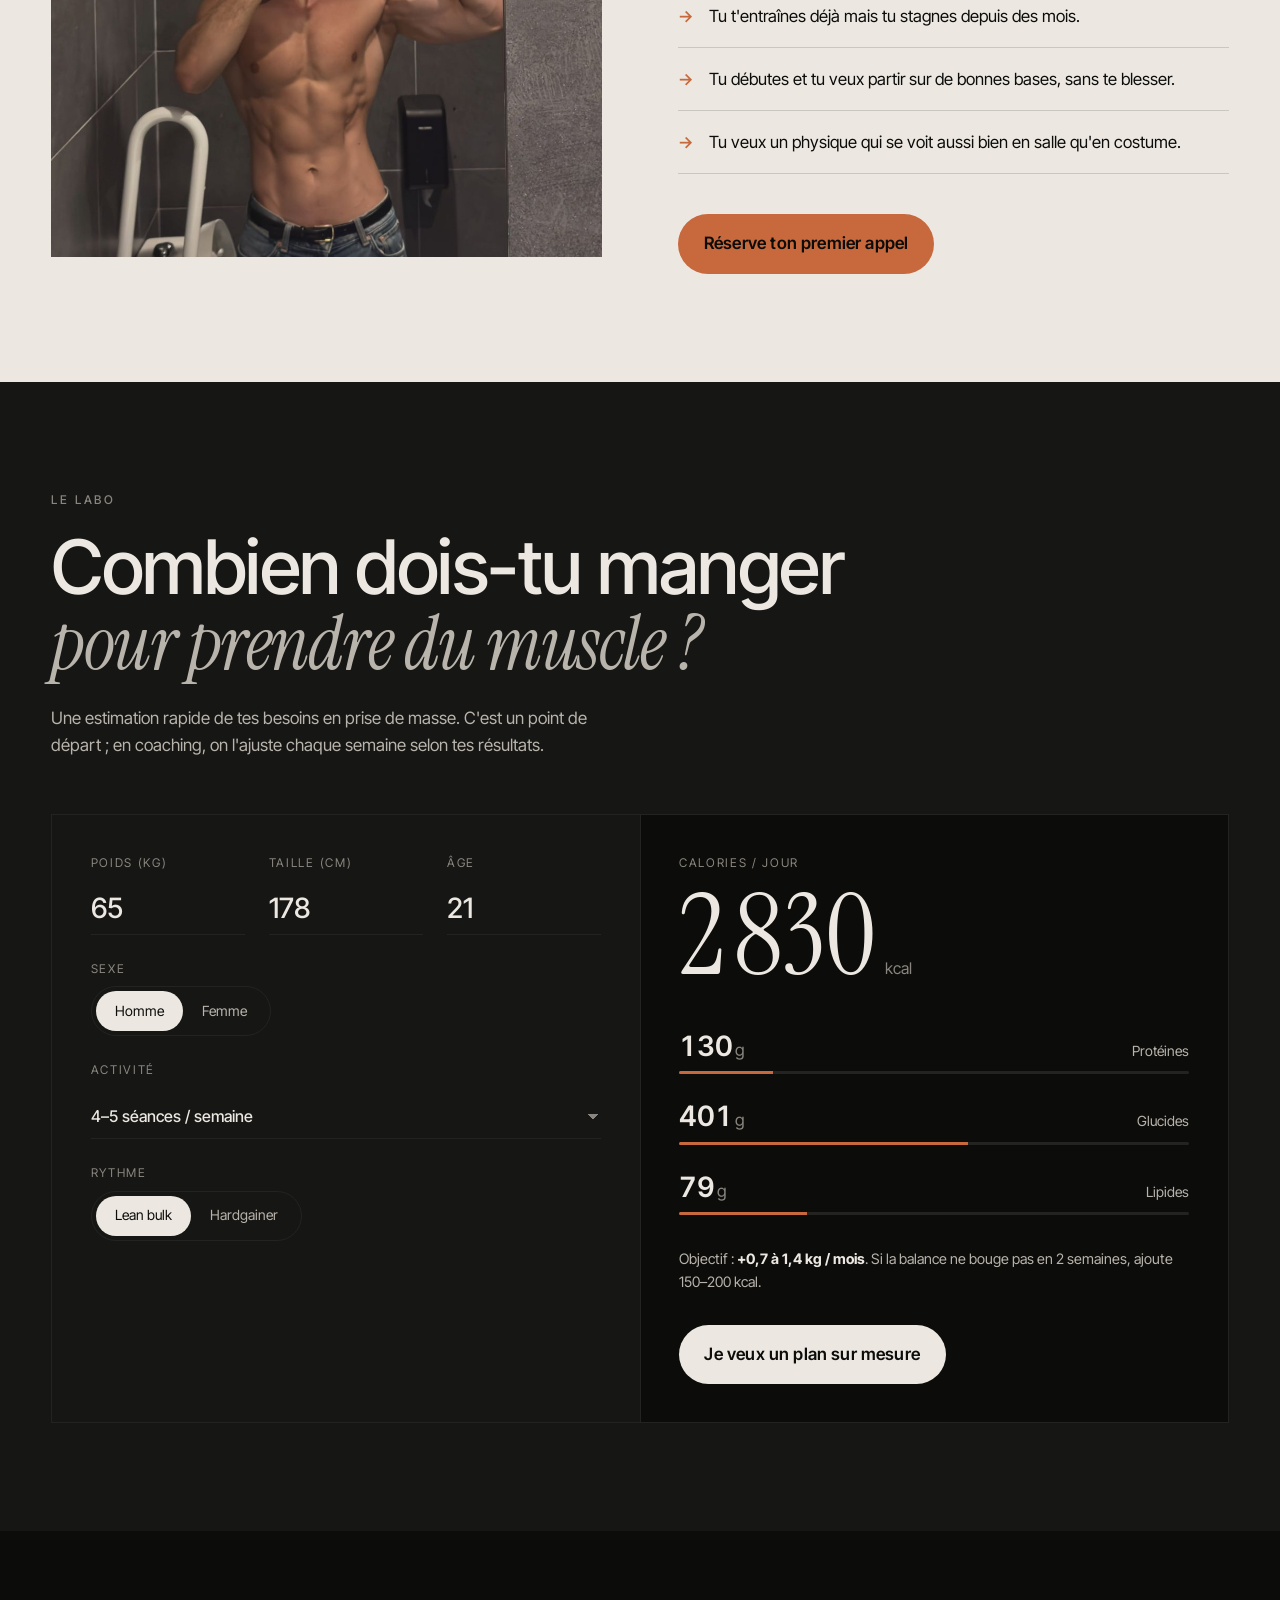
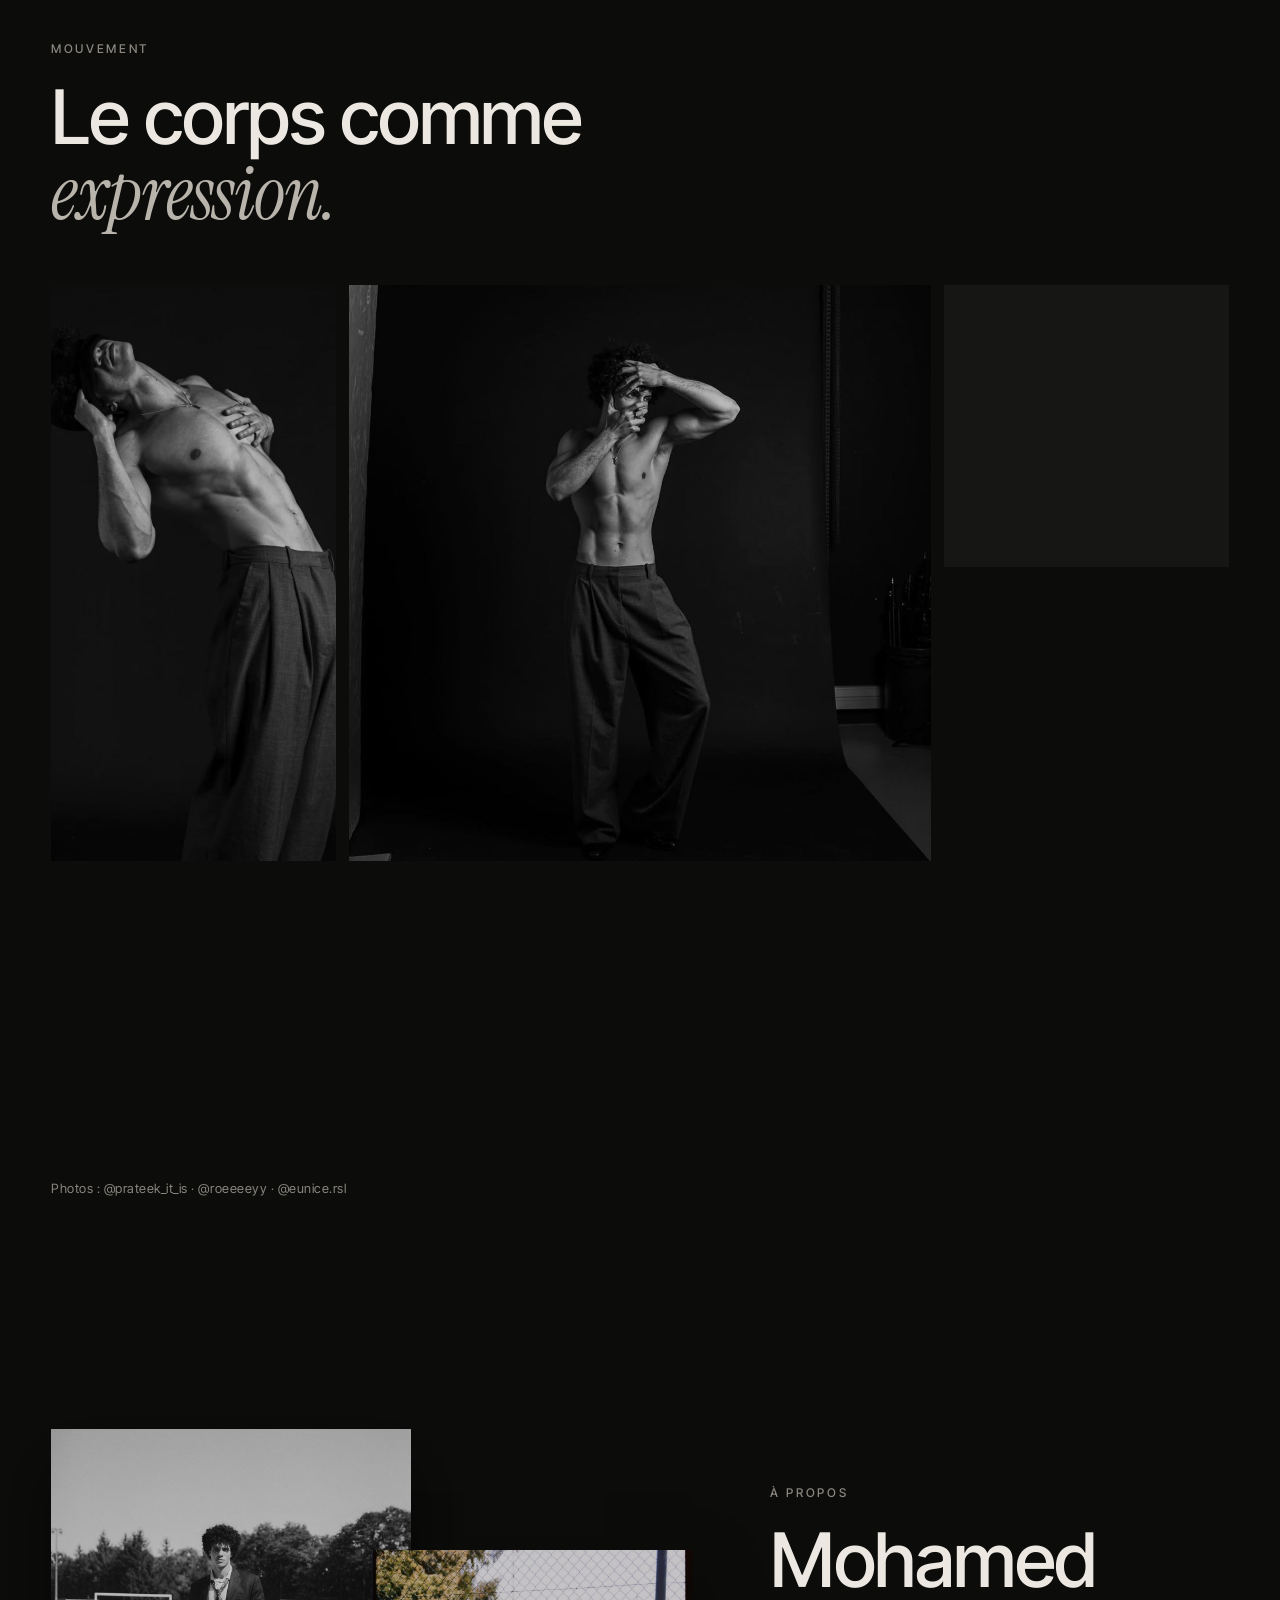
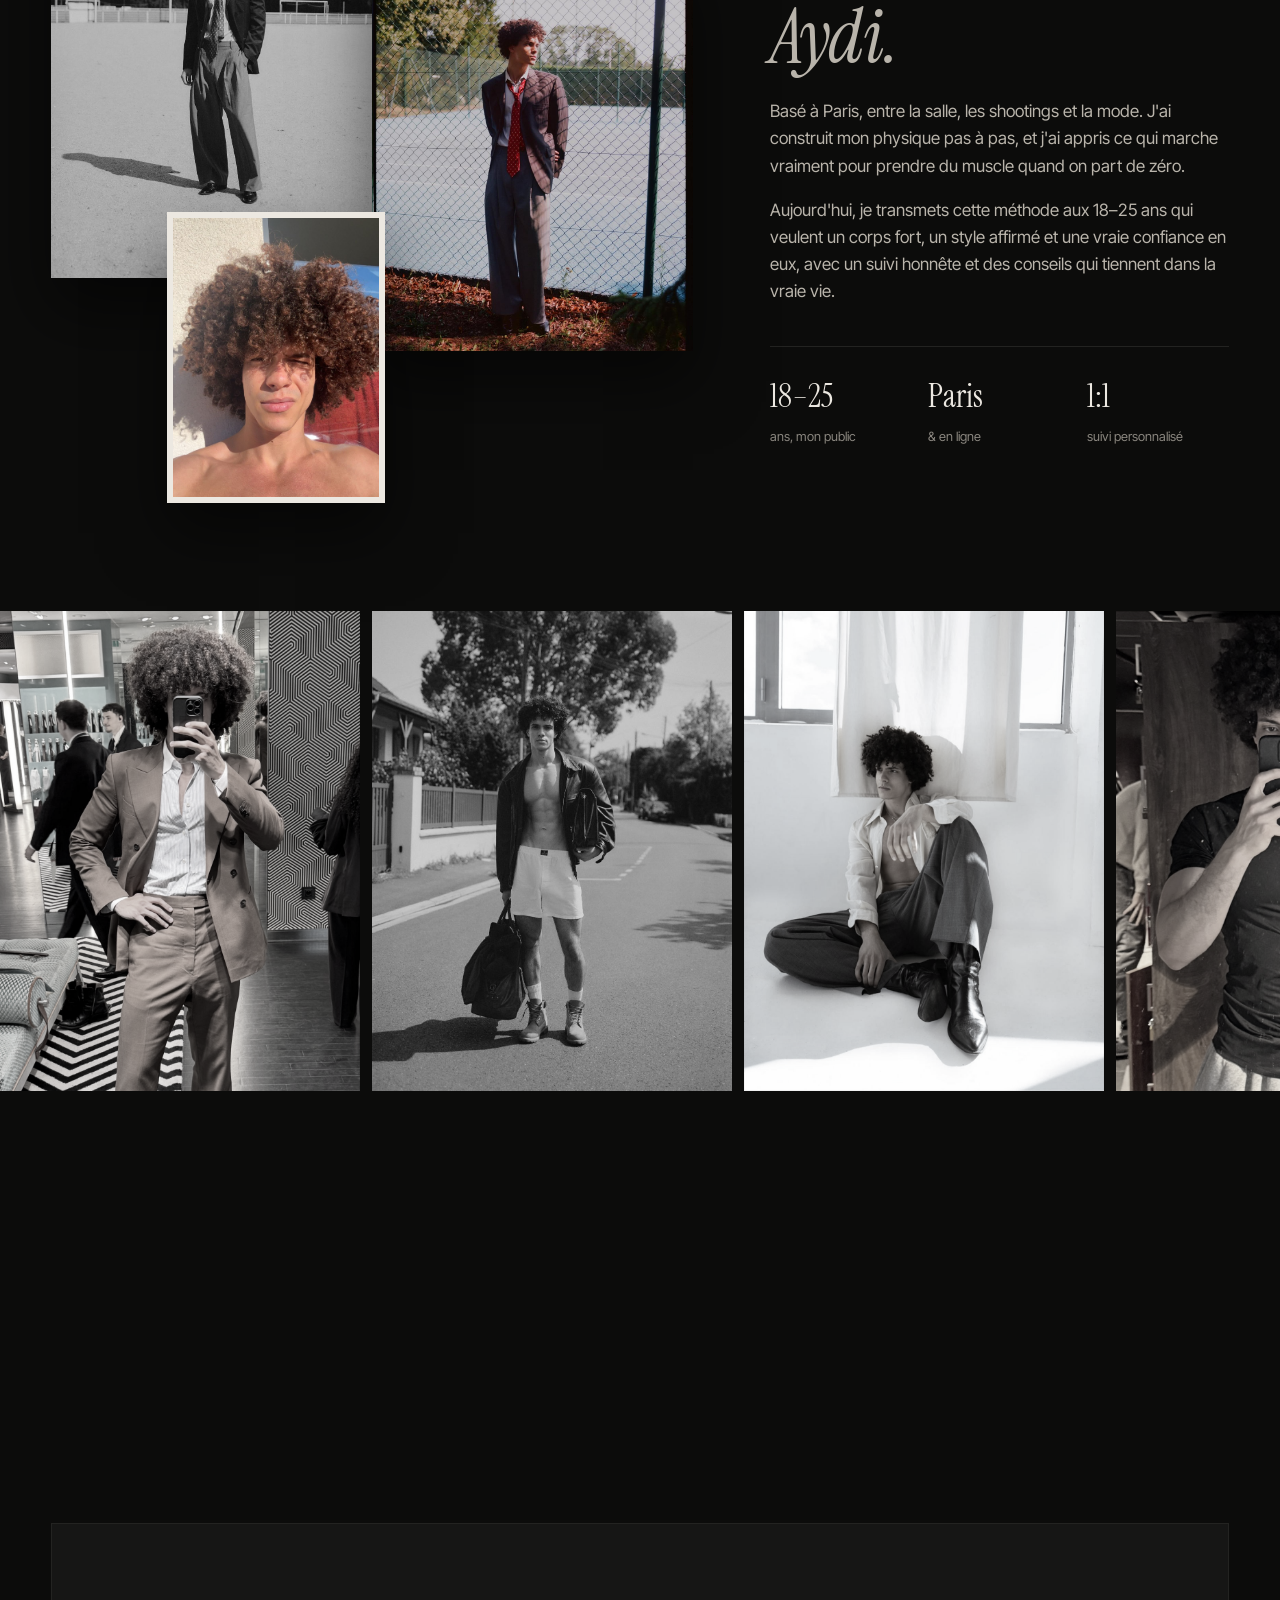
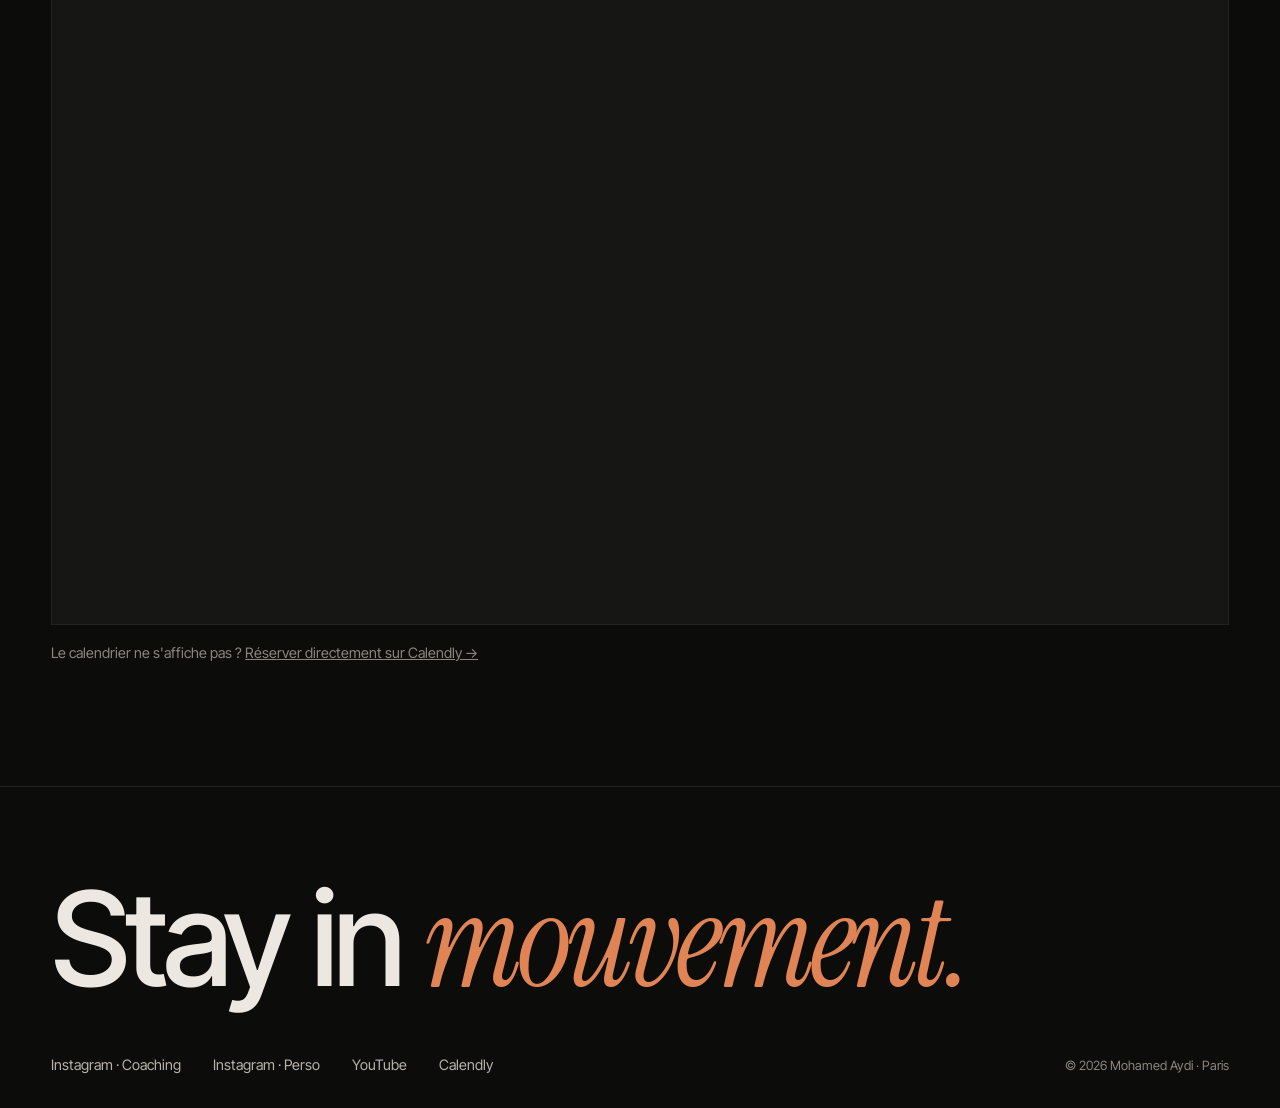
==== commit 71c89c3d: "Replace emoji icons with typographic elements Method cards use large serif numerals, marquee uses co" ====
--- a/index.html
+++ b/index.html
@@ -9,7 +9,7 @@
   <meta property="og:description" content="Prends du muscle. Garde ton style. Coaching pour les 18–25 ans.">
   <meta property="og:image" content="assets/img/reach.jpg">
   <meta name="theme-color" content="#0c0c0b">
-  <link rel="icon" href="data:image/svg+xml,<svg xmlns='http://www.w3.org/2000/svg' viewBox='0 0 100 100'><text y='.9em' font-size='90'>🧪</text></svg>">
+  <link rel="icon" href="data:image/svg+xml,<svg xmlns='http://www.w3.org/2000/svg' viewBox='0 0 100 100'><rect width='100' height='100' fill='%230c0c0b'/><text x='50' y='72' font-family='Georgia,serif' font-style='italic' font-size='70' text-anchor='middle' fill='%23e08456'>M</text></svg>">
   <link rel="preconnect" href="https://fonts.googleapis.com">
   <link rel="preconnect" href="https://fonts.gstatic.com" crossorigin>
   <link href="https://fonts.googleapis.com/css2?family=Instrument+Serif:ital@0;1&family=Inter+Tight:wght@400;500;600;700&display=swap" rel="stylesheet">
@@ -54,8 +54,8 @@
     <!-- MARQUEE -->
     <div class="marquee" aria-hidden="true">
       <div class="marquee__track">
-        <span>Mouvement ♾</span><span>Prise de masse</span><span>Discipline</span><span>Science 🧪</span><span>Progression 📈</span><span>Paris</span>
-        <span>Mouvement ♾</span><span>Prise de masse</span><span>Discipline</span><span>Science 🧪</span><span>Progression 📈</span><span>Paris</span>
+        <span>Mouvement</span><span>Prise de masse</span><span>Discipline</span><span>Science</span><span>Progression</span><span>Paris</span>
+        <span>Mouvement</span><span>Prise de masse</span><span>Discipline</span><span>Science</span><span>Progression</span><span>Paris</span>
       </div>
     </div>
 
@@ -76,23 +76,20 @@
     <section class="method section" id="methode">
       <div class="section__head reveal">
         <p class="eyebrow">La méthode</p>
-        <h2>Trois symboles,<br><em>une seule direction.</em></h2>
+        <h2>Trois piliers,<br><em>une seule direction.</em></h2>
       </div>
       <ol class="method__grid">
         <li class="method__card reveal">
-          <span class="method__icon">🧪</span>
           <span class="method__num">01</span>
           <h3>La science</h3>
           <p>Calories, protéines, volume d'entraînement, surcharge progressive. On part de ce qui est prouvé, pas des tendances TikTok.</p>
         </li>
         <li class="method__card reveal">
-          <span class="method__icon">♾</span>
           <span class="method__num">02</span>
           <h3>Le mouvement</h3>
           <p>Un programme que tu peux tenir des mois, pas deux semaines. Des habitudes qui s'installent et qui tiennent quand la motivation baisse.</p>
         </li>
         <li class="method__card reveal">
-          <span class="method__icon">📈</span>
           <span class="method__num">03</span>
           <h3>La progression</h3>
           <p>On mesure, on ajuste, on avance. Poids, charges, photos, énergie : chaque semaine te rapproche de ton objectif.</p>
@@ -122,7 +119,7 @@
     <!-- LE LABO -->
     <section class="lab section" id="labo">
       <div class="section__head reveal">
-        <p class="eyebrow">🧪 Le Labo</p>
+        <p class="eyebrow">Le Labo</p>
         <h2>Combien dois-tu manger<br><em>pour prendre du muscle ?</em></h2>
         <p class="section__sub">Une estimation rapide de tes besoins en prise de masse. C'est un point de départ ; en coaching, on l'ajuste chaque semaine selon tes résultats.</p>
       </div>
@@ -181,7 +178,7 @@
     <!-- MOUVEMENT / GALERIE -->
     <section class="gallery section" id="mouvement">
       <div class="section__head reveal">
-        <p class="eyebrow">♾ Mouvement</p>
+        <p class="eyebrow">Mouvement</p>
         <h2>Le corps comme<br><em>expression.</em></h2>
       </div>
       <div class="gallery__grid">
@@ -230,7 +227,7 @@
     <!-- RESERVER -->
     <section class="book section" id="reserver">
       <div class="section__head reveal">
-        <p class="eyebrow">📈 Premier pas</p>
+        <p class="eyebrow">Premier pas</p>
         <h2>Réserve ton <em>appel découverte.</em></h2>
         <p class="section__sub">On parle de ton objectif, de ton point de départ et de ce qui te bloque. Tu repars avec une direction claire, que tu travailles avec moi ou non.</p>
       </div>
--- a/css/style.css
+++ b/css/style.css
@@ -114,7 +114,7 @@
 .marquee__track { display: flex; width: max-content; animation: marquee 30s linear infinite; }
 .marquee span { font-family: var(--serif); font-size: clamp(1.5rem, 1rem + 2vw, 2.5rem); padding: 0 2rem; white-space: nowrap; }
 .marquee span:nth-child(odd) { font-style: italic; color: var(--bone-2); }
-.marquee span::after { content: "✦"; font-size: .5em; color: var(--rust); margin-left: 4rem; vertical-align: middle; font-style: normal; }
+.marquee span::after { content: ""; display: inline-block; width: .22em; height: .22em; border-radius: 50%; background: var(--rust); margin-left: 4rem; vertical-align: middle; }
 @keyframes marquee { to { transform: translateX(-50%); } }
 
 /* Sections */
@@ -133,8 +133,7 @@
 .method__grid { list-style: none; padding: 0; margin: 0; display: grid; grid-template-columns: repeat(3, 1fr); gap: 1px; background: var(--ink-3); border: 1px solid var(--ink-3); }
 .method__card { background: var(--ink); padding: clamp(1.75rem, 3vw, 3rem); position: relative; min-height: 22rem; display: flex; flex-direction: column; transition: background .4s; }
 .method__card:hover { background: var(--ink-2); }
-.method__icon { font-size: 2.5rem; margin-bottom: auto; filter: grayscale(.3); }
-.method__num { position: absolute; top: 1.75rem; right: 1.75rem; font-family: var(--serif); font-size: 1.25rem; color: var(--muted); }
+.method__num { font-family: var(--serif); font-style: italic; font-size: clamp(4rem, 3rem + 3vw, 6rem); line-height: .8; color: var(--rust); margin-bottom: auto; }
 .method__card h3 { font-family: var(--serif); font-weight: 400; font-size: 2.25rem; margin: 3rem 0 .75rem; }
 .method__card p { color: var(--bone-2); margin: 0; }
 @media (max-width: 860px) { .method__grid { grid-template-columns: 1fr; } .method__card { min-height: auto; } .method__card h3 { margin-top: 1.5rem; } }
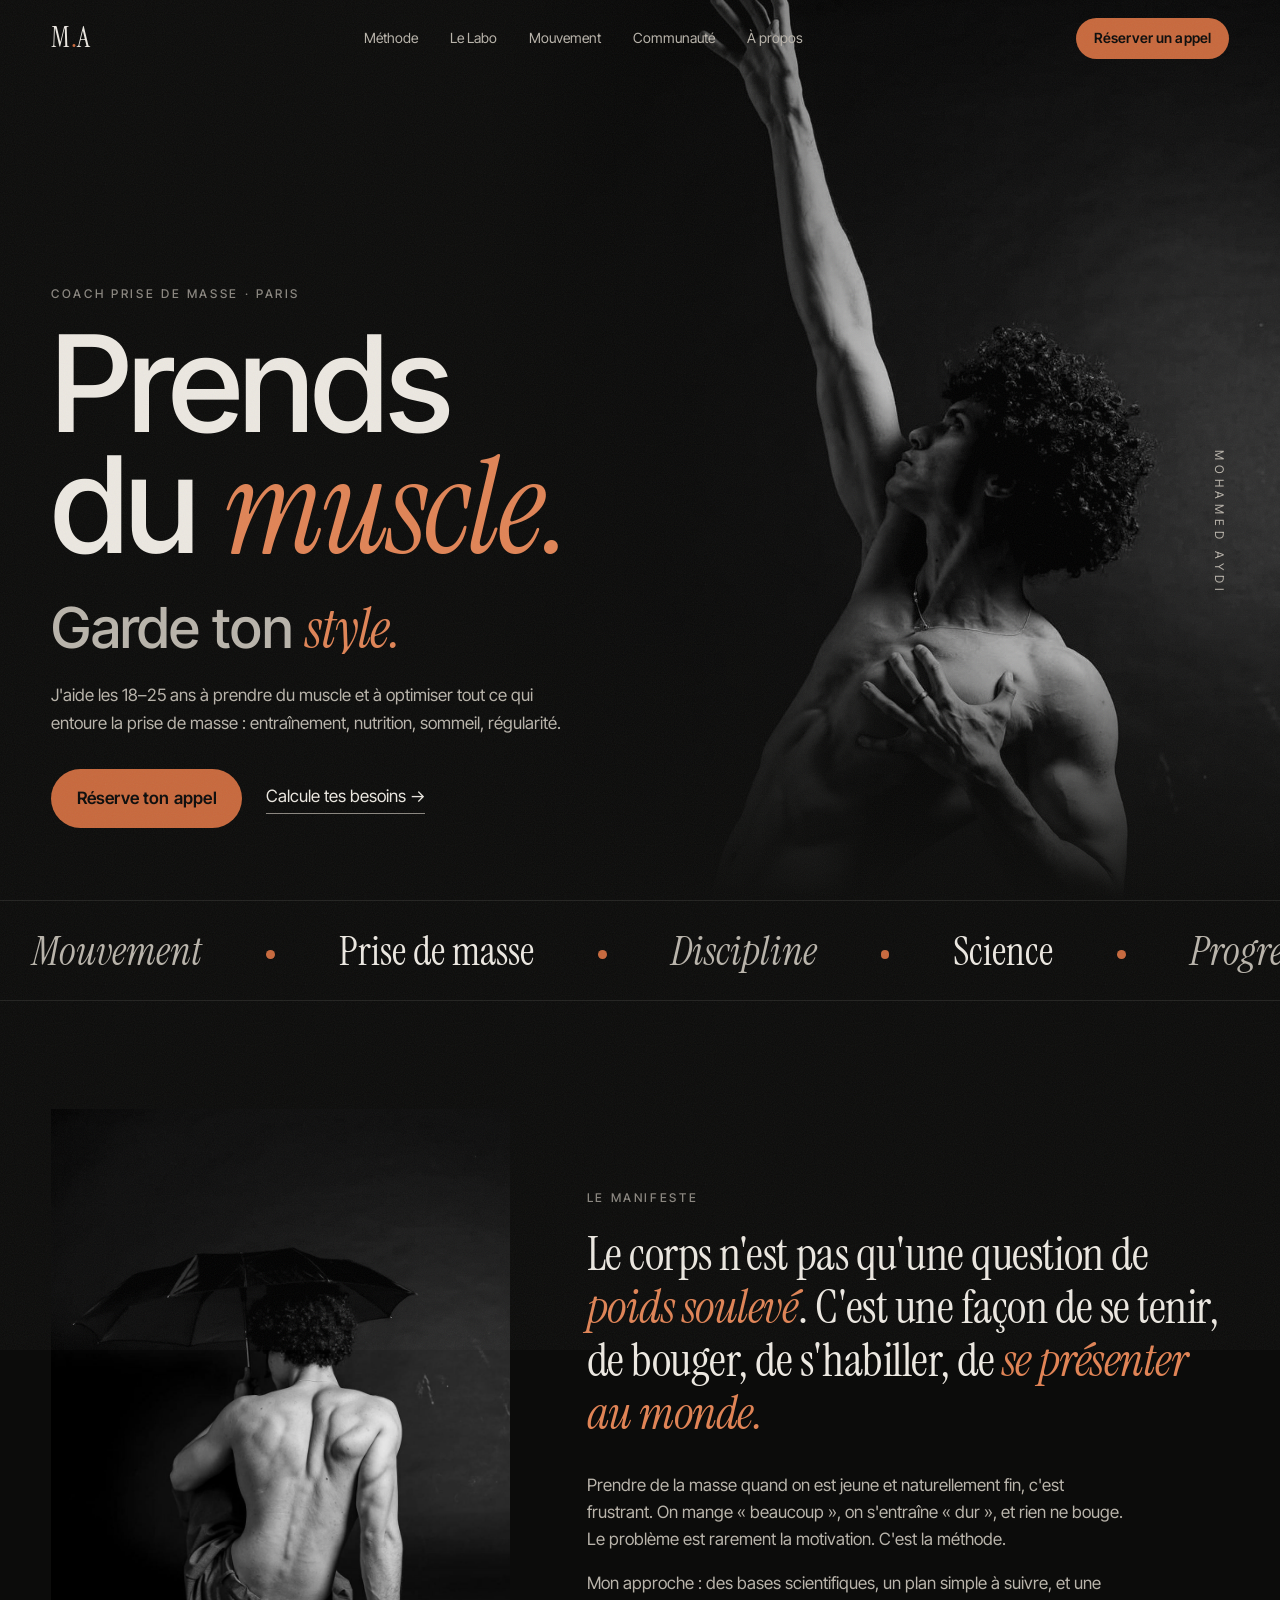
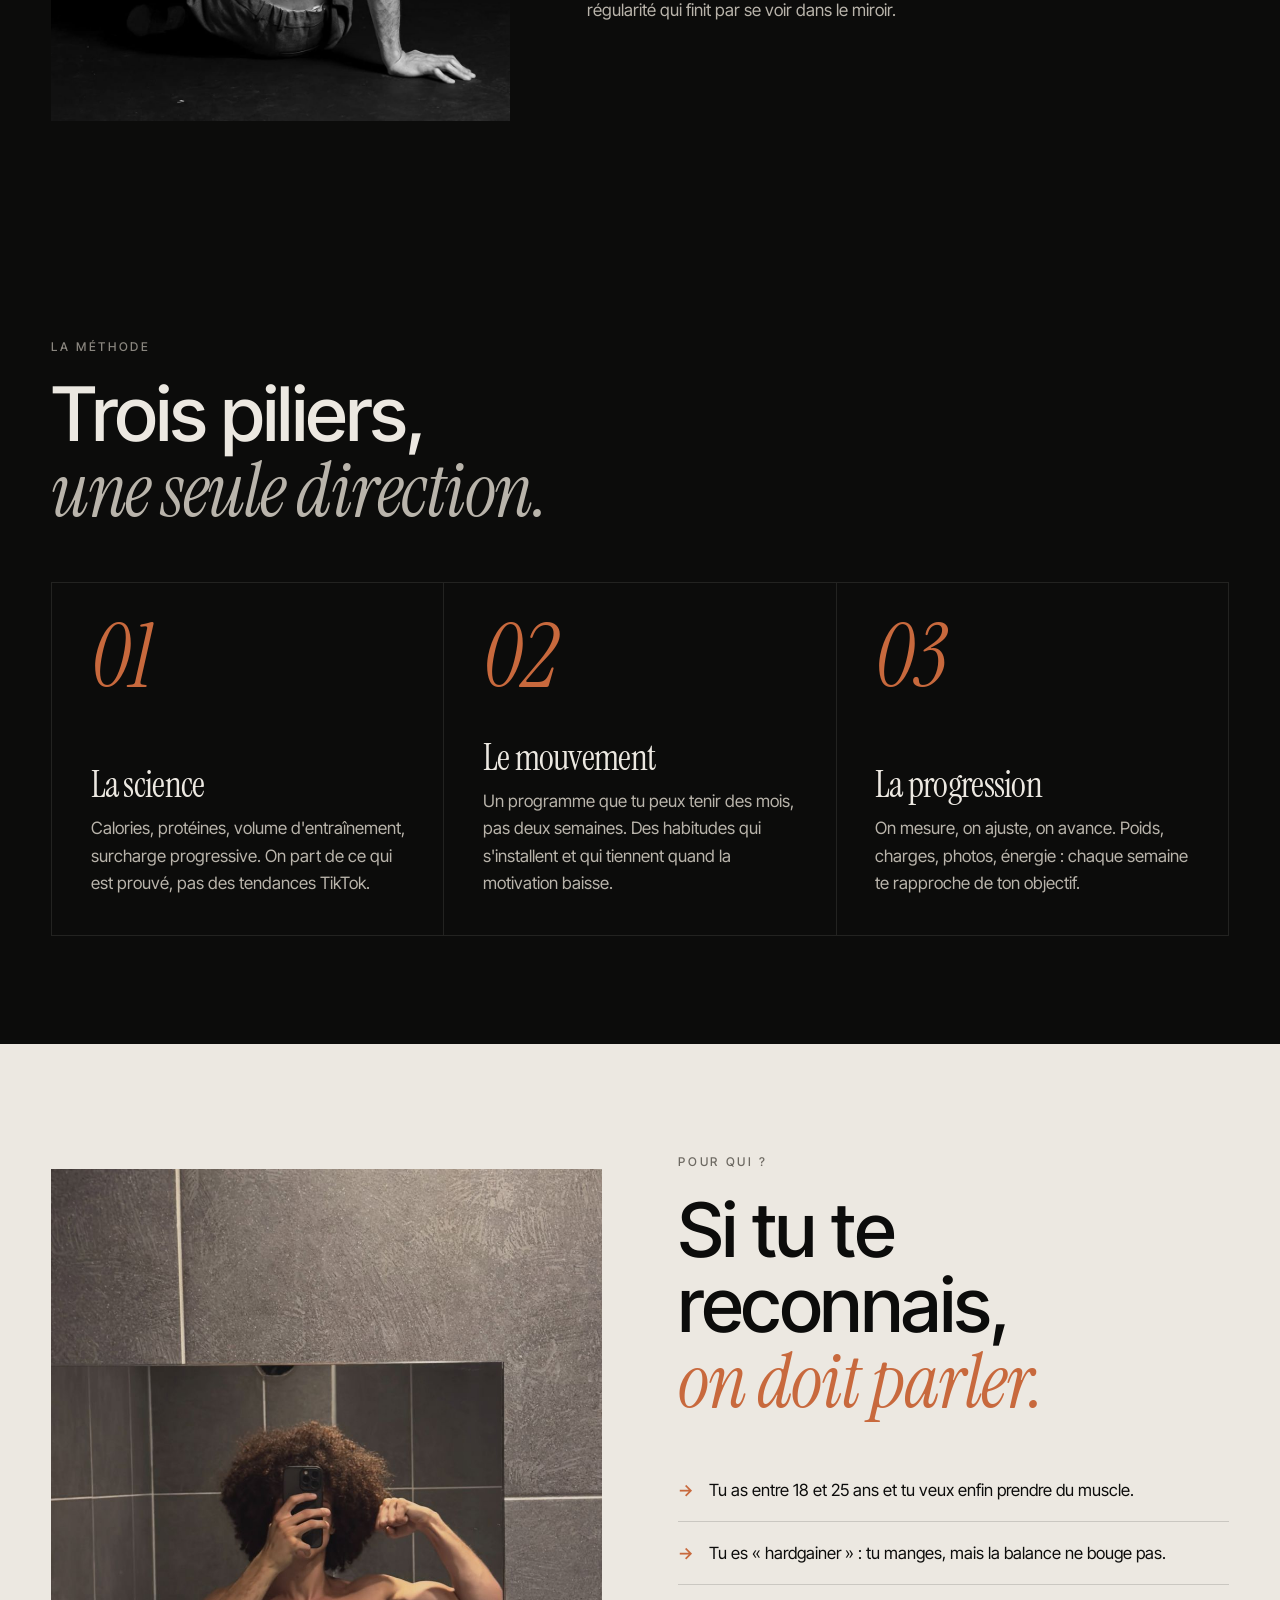
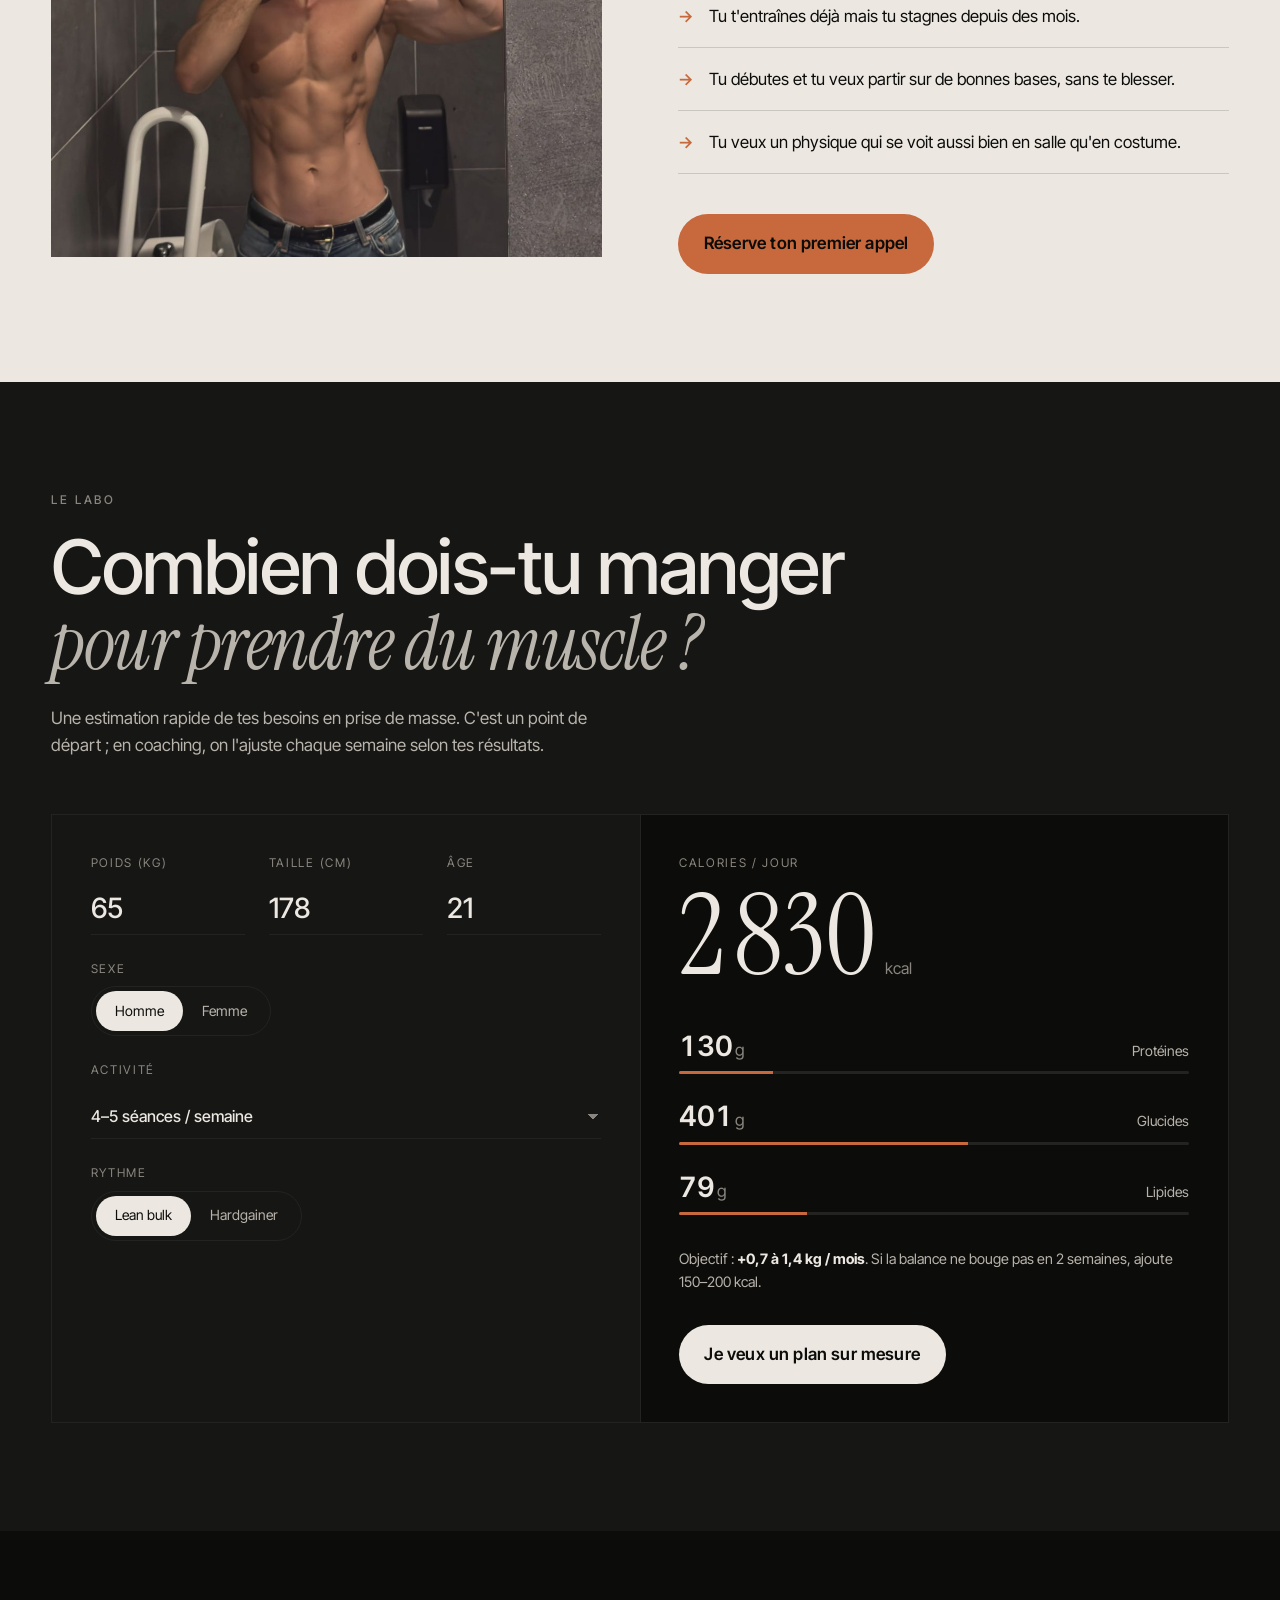
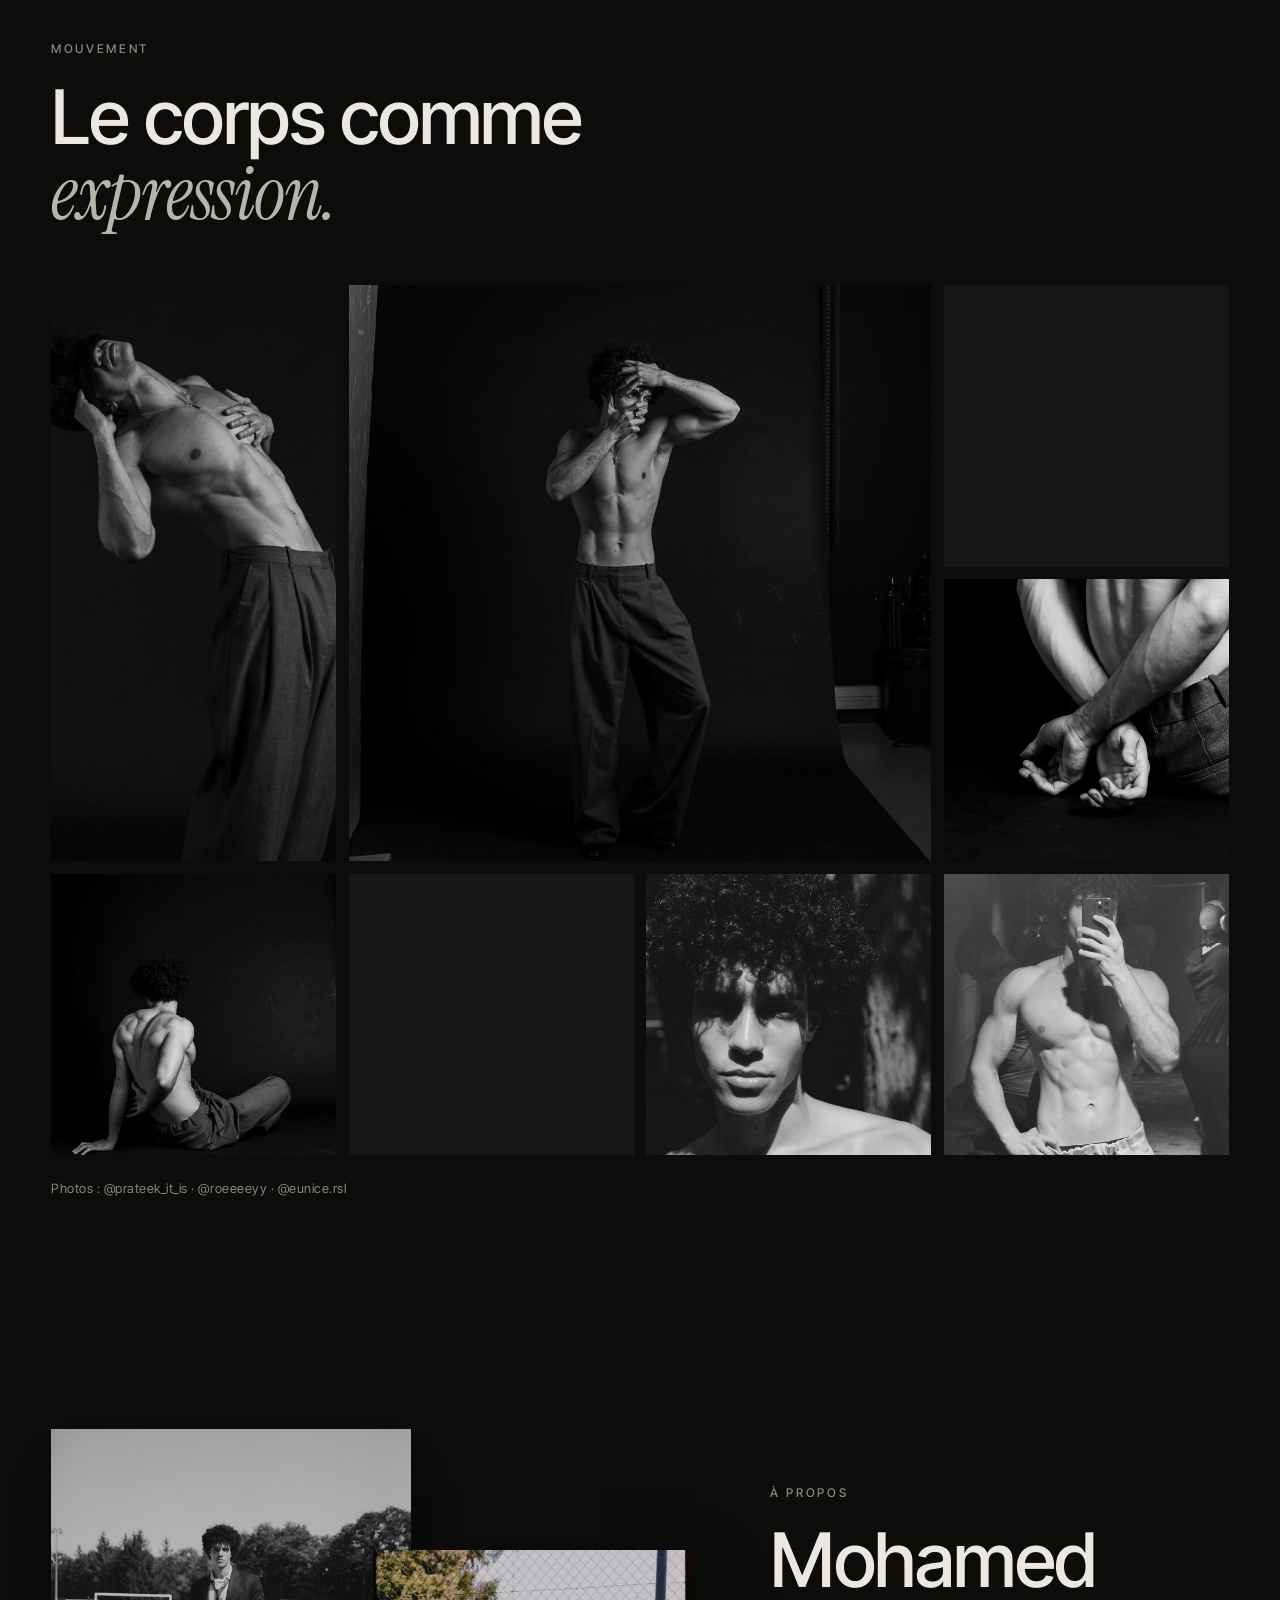
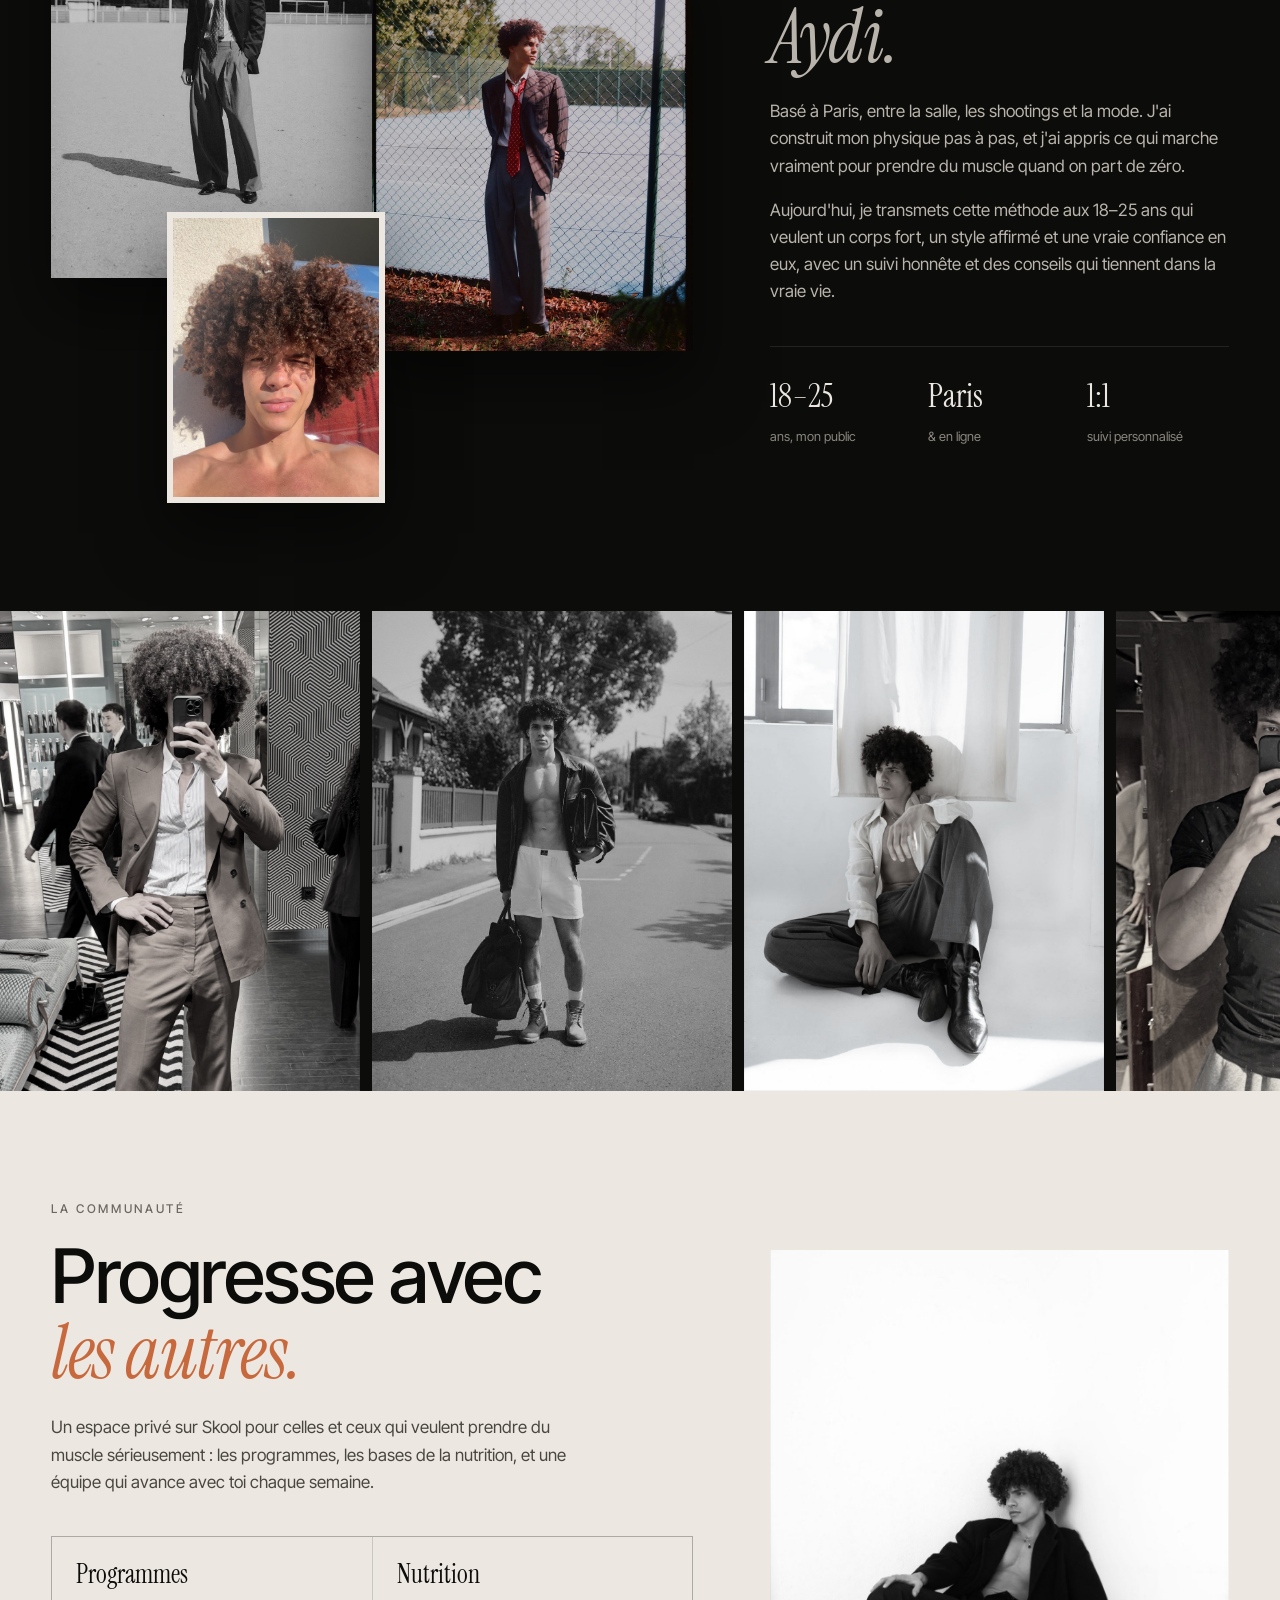
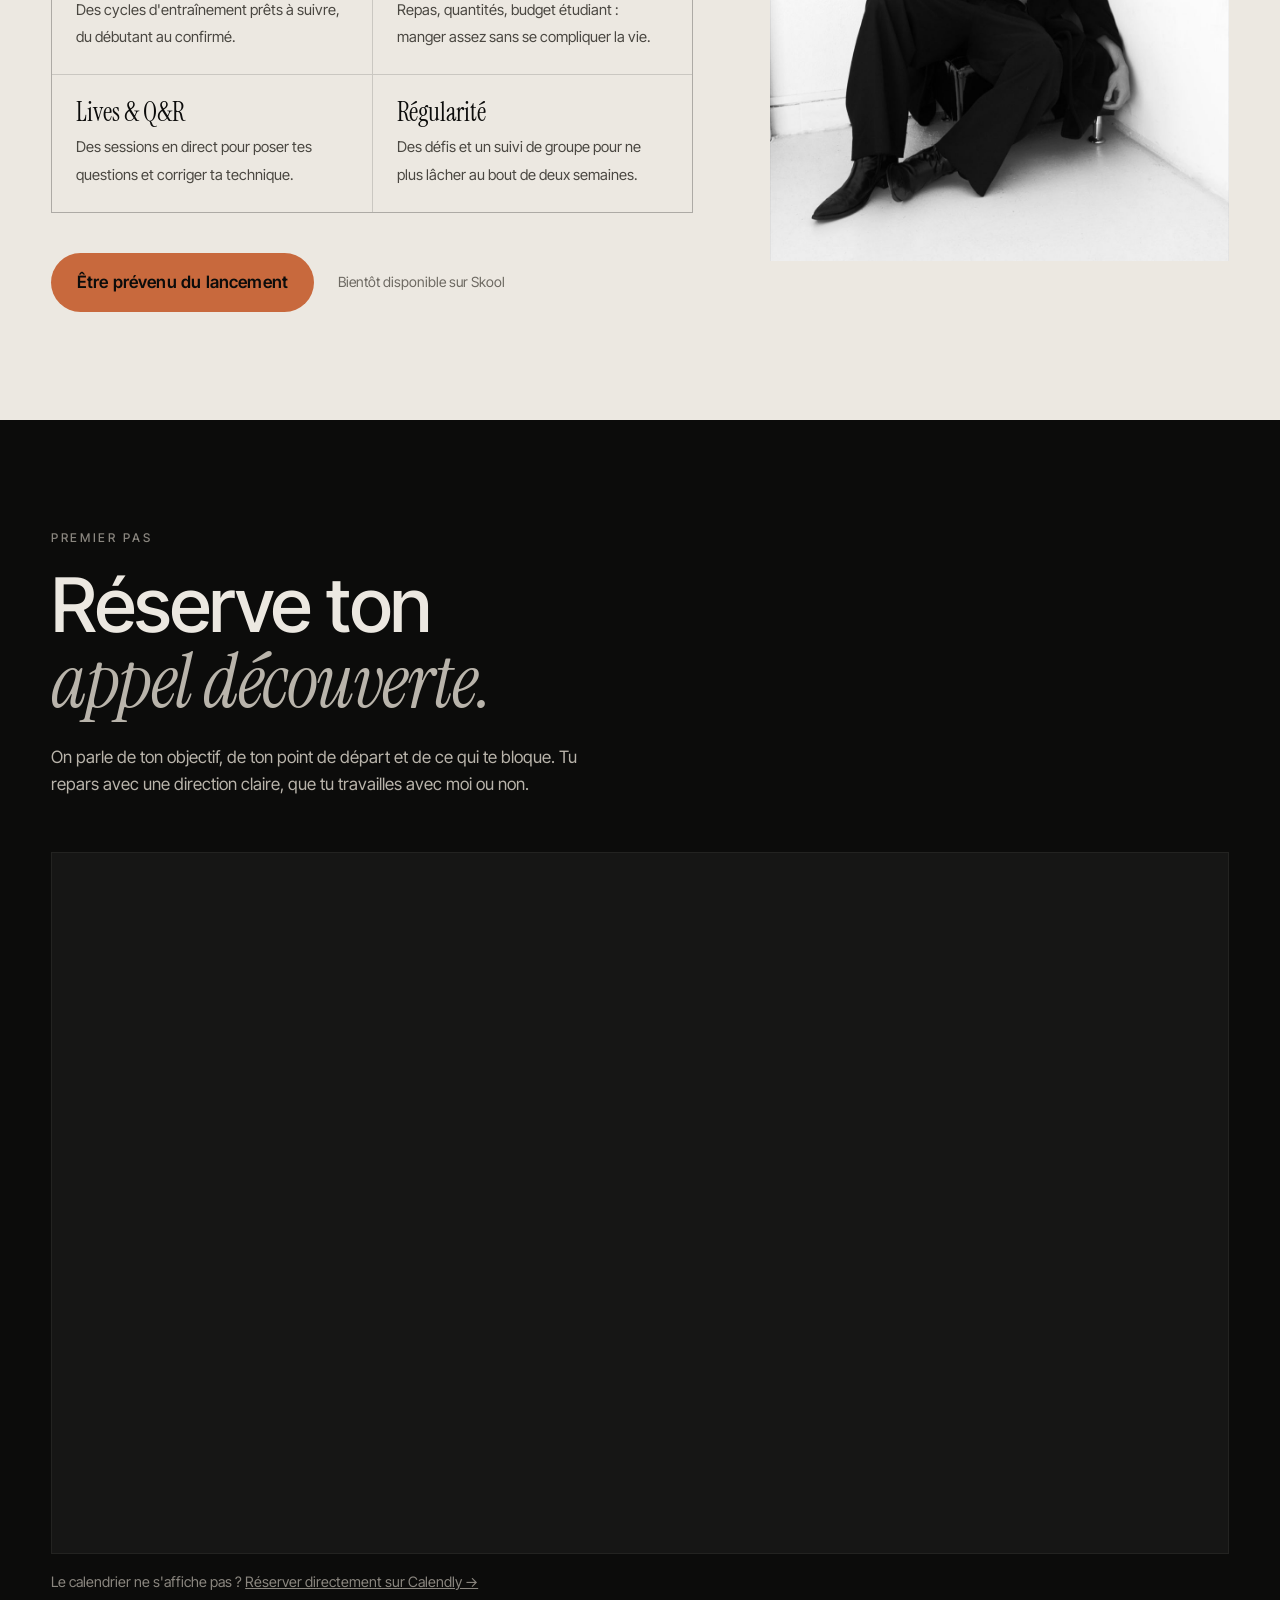
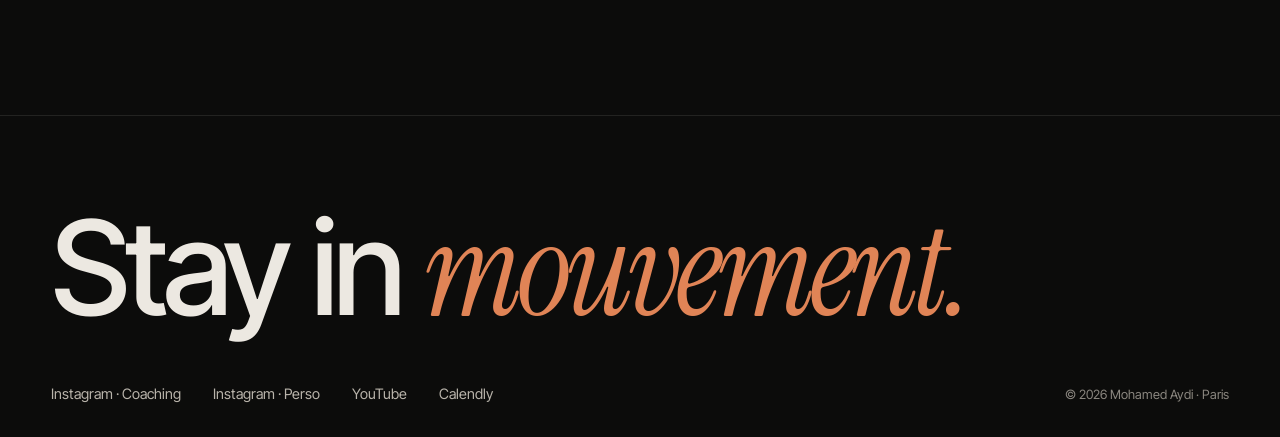
==== commit 5d4435e2: "Remove birthday surprise, add Skool community section The community section links to Instagram until" ====
--- a/index.html
+++ b/index.html
@@ -19,11 +19,12 @@
   <div class="grain" aria-hidden="true"></div>
 
   <header class="nav">
-    <a href="#top" class="nav__logo" id="logo" aria-label="Mohamed Aydi, retour en haut">M<span>.</span>A</a>
+    <a href="#top" class="nav__logo" aria-label="Mohamed Aydi, retour en haut">M<span>.</span>A</a>
     <nav class="nav__links" aria-label="Navigation principale">
       <a href="#methode">Méthode</a>
       <a href="#labo">Le Labo</a>
       <a href="#mouvement">Mouvement</a>
+      <a href="#communaute">Communauté</a>
       <a href="#about">À propos</a>
     </nav>
     <a href="#reserver" class="btn btn--small">Réserver un appel</a>
@@ -220,8 +221,31 @@
       <img src="assets/img/street.jpg" alt="Dans la rue, veste en cuir et sac de sport" loading="lazy">
       <img src="assets/img/window.jpg" alt="Assis au sol près d'une fenêtre lumineuse" loading="lazy">
       <img src="assets/img/gym-tee.jpg" alt="Selfie au miroir de la salle en t-shirt noir" loading="lazy">
-      <img src="assets/img/corner.jpg" alt="Assis dans un coin de studio blanc, tout en noir" loading="lazy">
       <img src="assets/img/portrait-tank.jpg" alt="Portrait de profil en débardeur blanc" loading="lazy">
+    </section>
+
+    <!-- COMMUNAUTÉ SKOOL
+         Quand la communauté est en ligne, colle son lien dans data-skool-url,
+         ex. data-skool-url="https://www.skool.com/ton-groupe" -->
+    <section class="community section" id="communaute" data-skool-url="">
+      <div class="community__text">
+        <p class="eyebrow reveal">La communauté</p>
+        <h2 class="reveal">Progresse avec<br><em>les autres.</em></h2>
+        <p class="community__lead reveal">Un espace privé sur Skool pour celles et ceux qui veulent prendre du muscle sérieusement : les programmes, les bases de la nutrition, et une équipe qui avance avec toi chaque semaine.</p>
+        <ul class="community__grid reveal">
+          <li><strong>Programmes</strong><span>Des cycles d'entraînement prêts à suivre, du débutant au confirmé.</span></li>
+          <li><strong>Nutrition</strong><span>Repas, quantités, budget étudiant : manger assez sans se compliquer la vie.</span></li>
+          <li><strong>Lives &amp; Q&amp;R</strong><span>Des sessions en direct pour poser tes questions et corriger ta technique.</span></li>
+          <li><strong>Régularité</strong><span>Des défis et un suivi de groupe pour ne plus lâcher au bout de deux semaines.</span></li>
+        </ul>
+        <div class="community__cta reveal">
+          <a class="btn" id="skool-btn" href="https://www.instagram.com/mohamedaydi.ig/" target="_blank" rel="noopener">Être prévenu du lancement</a>
+          <p class="community__status" id="skool-status">Bientôt disponible sur Skool</p>
+        </div>
+      </div>
+      <div class="community__img reveal">
+        <img src="assets/img/corner.jpg" alt="Assis dans un coin de studio blanc, tout en noir" loading="lazy">
+      </div>
     </section>
 
     <!-- RESERVER -->
@@ -246,6 +270,7 @@
         <a href="https://www.instagram.com/mohamedaydi.ig/" target="_blank" rel="noopener">Instagram · Coaching</a>
         <a href="https://www.instagram.com/moh_aydi/" target="_blank" rel="noopener">Instagram · Perso</a>
         <a href="https://www.youtube.com/@mohameday-jpg" target="_blank" rel="noopener">YouTube</a>
+        <a href="#communaute" id="skool-footer" hidden>Skool</a>
         <a href="https://calendly.com/mohamedaydi7/first-call" target="_blank" rel="noopener">Calendly</a>
       </div>
       <p class="footer__copy">© <span id="year">2026</span> Mohamed Aydi · Paris</p>
--- a/css/style.css
+++ b/css/style.css
@@ -68,7 +68,7 @@
   transition: background .4s, backdrop-filter .4s;
 }
 .nav.is-scrolled { background: rgba(12,12,11,.72); backdrop-filter: blur(14px); -webkit-backdrop-filter: blur(14px); }
-.nav__logo { font-family: var(--serif); font-size: 1.75rem; text-decoration: none; letter-spacing: .02em; user-select: none; }
+.nav__logo { font-family: var(--serif); font-size: 1.75rem; text-decoration: none; letter-spacing: .02em; }
 .nav__logo span { color: var(--rust); }
 .nav__links { display: flex; gap: 2rem; font-size: .875rem; }
 .nav__links a { text-decoration: none; color: var(--bone-2); transition: color .2s; }
@@ -236,9 +236,21 @@
 .reveal { opacity: 0; transform: translateY(32px); transition: opacity 1s var(--ease), transform 1s var(--ease); }
 .reveal.is-in { opacity: 1; transform: none; }
 
-/* Logo easter egg feedback */
-.nav__logo.pulse { animation: pulse .35s var(--ease); }
-@keyframes pulse { 50% { transform: scale(1.18); color: var(--rust-2); } }
+/* Skool community */
+.community { display: grid; grid-template-columns: 7fr 5fr; gap: clamp(2rem, 6vw, 6rem); align-items: center; background: var(--bone); color: var(--ink); }
+.community em { color: var(--rust); }
+.community .eyebrow { color: #6d6962; }
+.community__lead { color: #4a4741; max-width: 34rem; margin: 1.5rem 0 2.5rem; }
+.community__grid { list-style: none; padding: 0; margin: 0 0 2.5rem; display: grid; grid-template-columns: repeat(2, minmax(0,1fr)); gap: 1px; background: rgba(12,12,11,.15); border: 1px solid rgba(12,12,11,.15); }
+.community__grid li { background: var(--bone); padding: 1.5rem; }
+.community__grid strong { display: block; font-family: var(--serif); font-weight: 400; font-size: 1.6rem; line-height: 1.1; margin-bottom: .4rem; }
+.community__grid span { color: #4a4741; font-size: .925rem; }
+.community__cta { display: flex; flex-wrap: wrap; gap: 1rem 1.5rem; align-items: center; }
+.community__status { font-size: .875rem; color: #6d6962; margin: 0; }
+.community__img img { aspect-ratio: 3/4; width: 100%; object-fit: cover; filter: grayscale(1); }
+.community .link-arrow { border-color: rgba(12,12,11,.4); }
+@media (max-width: 860px) { .community { grid-template-columns: minmax(0,1fr); } .community__img { order: -1; } }
+@media (max-width: 480px) { .community__grid { grid-template-columns: minmax(0,1fr); } }
 
 @media (prefers-reduced-motion: reduce) {
   *, *::before, *::after { animation: none !important; transition: none !important; }
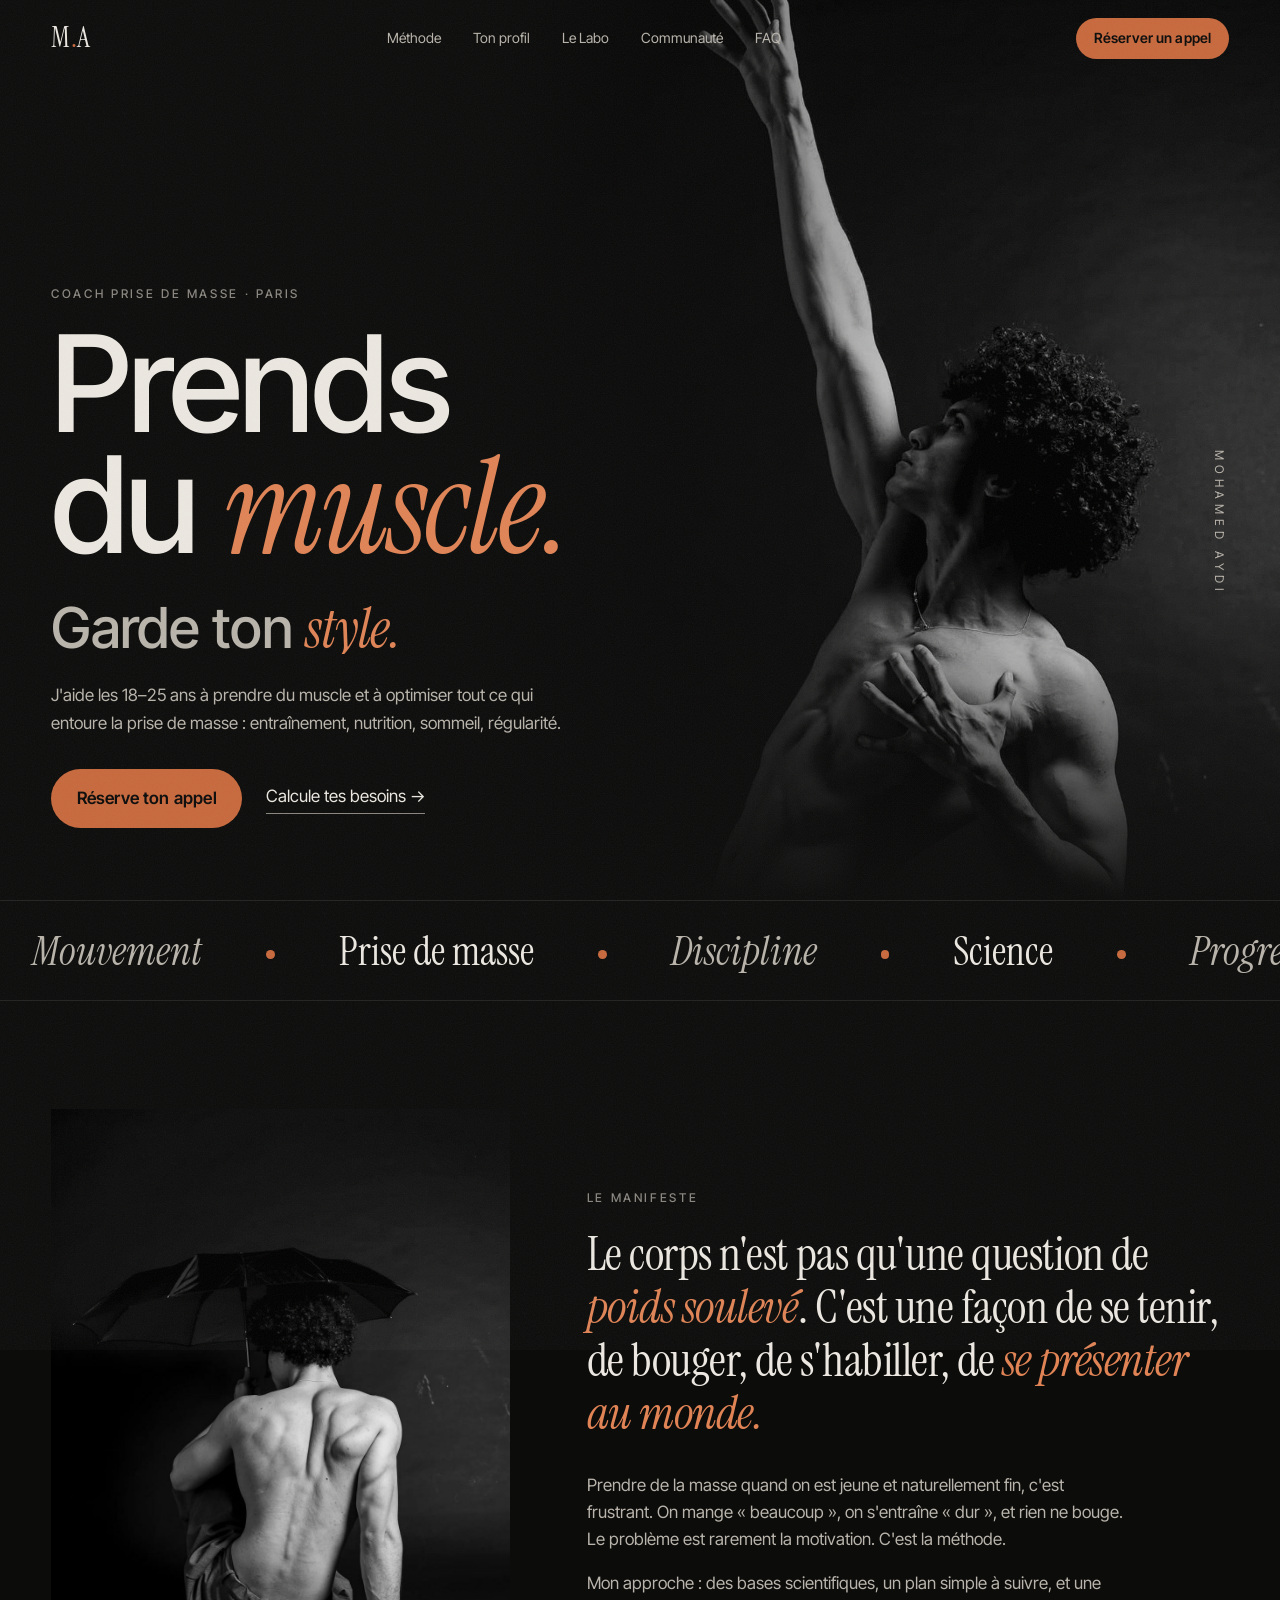
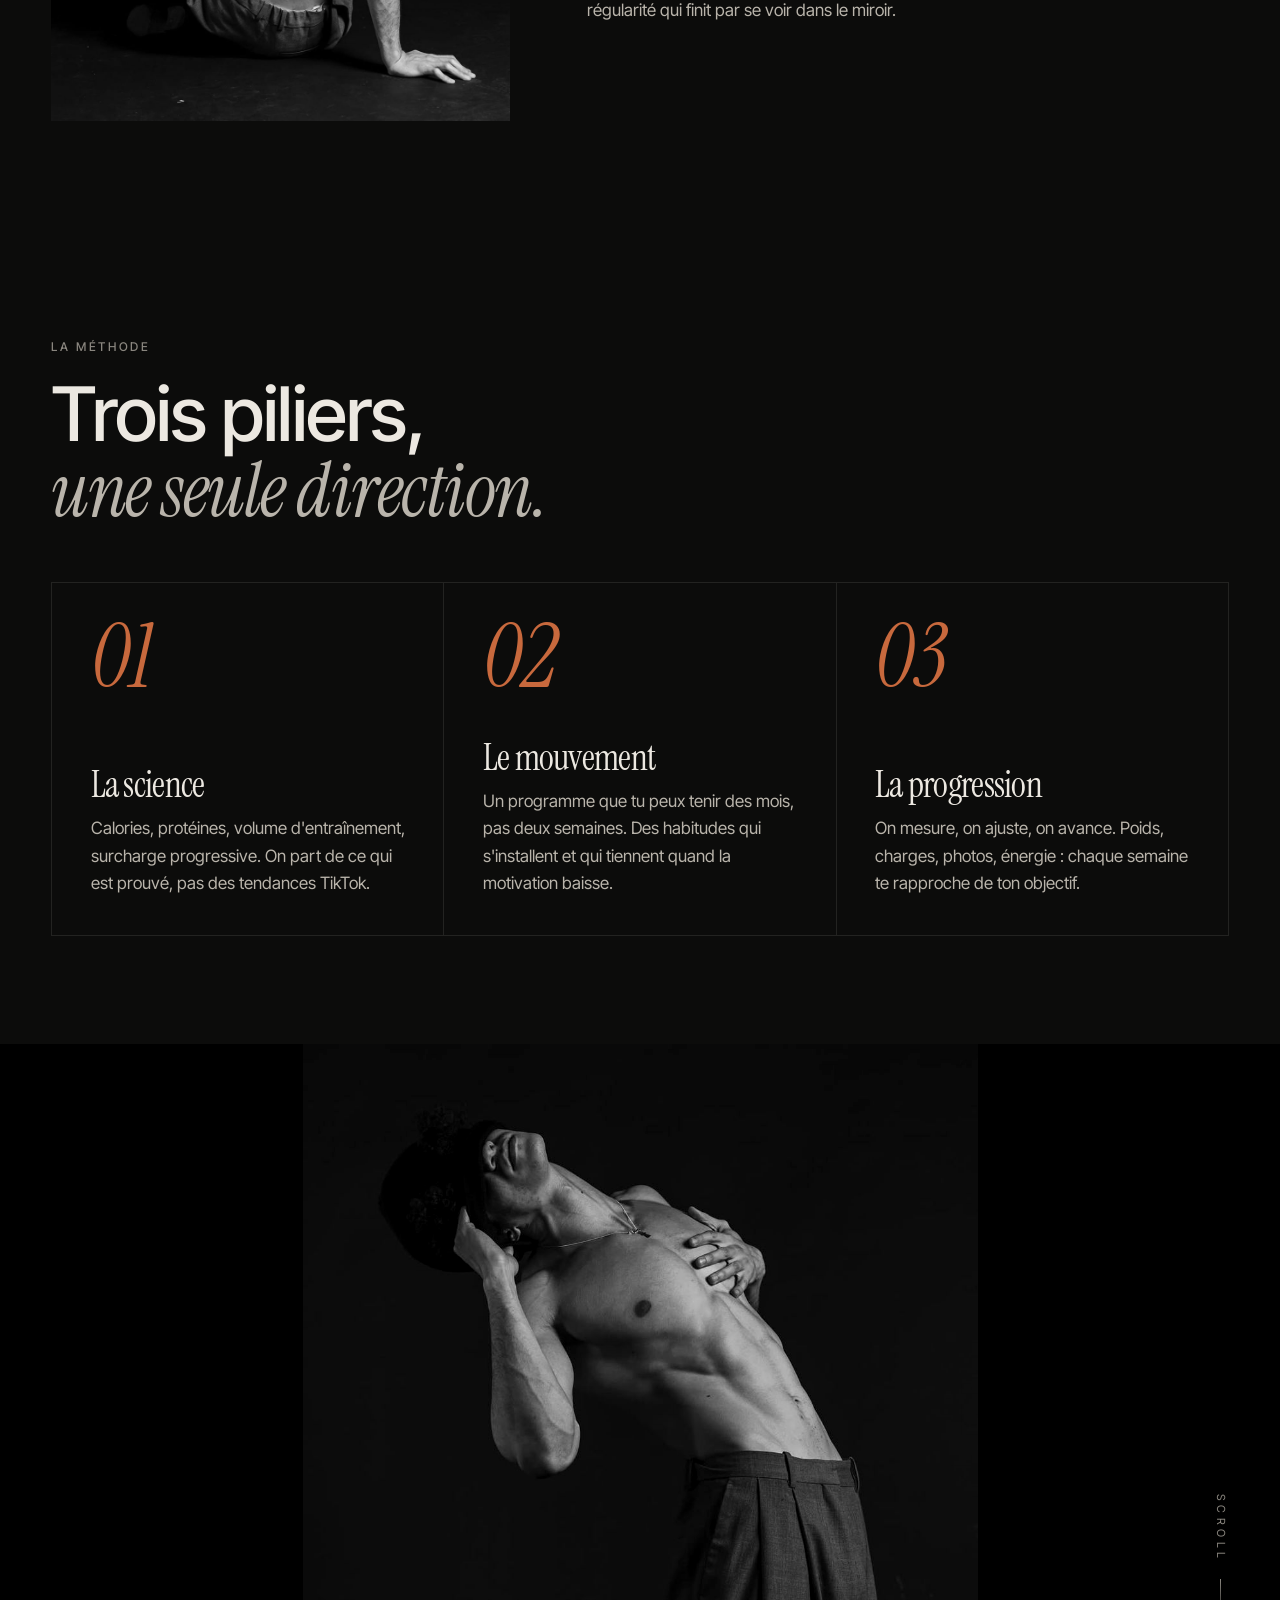
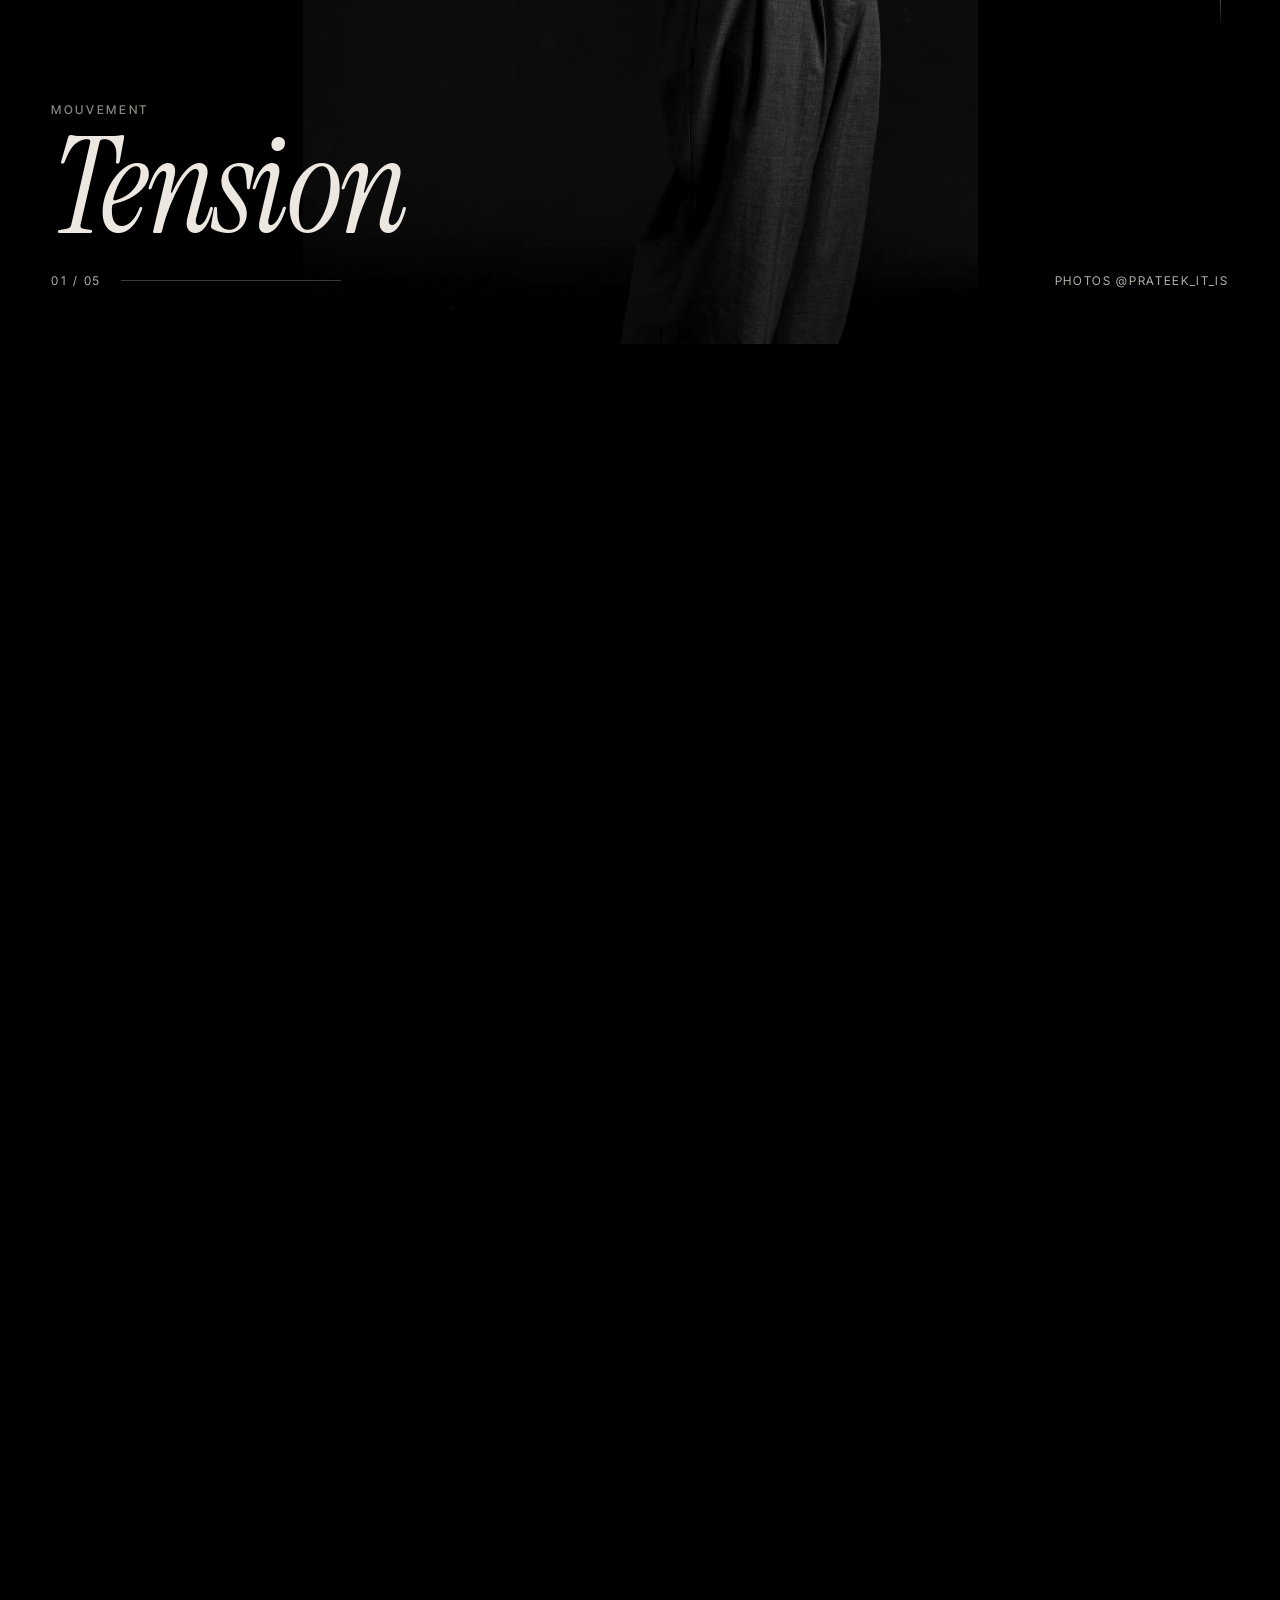
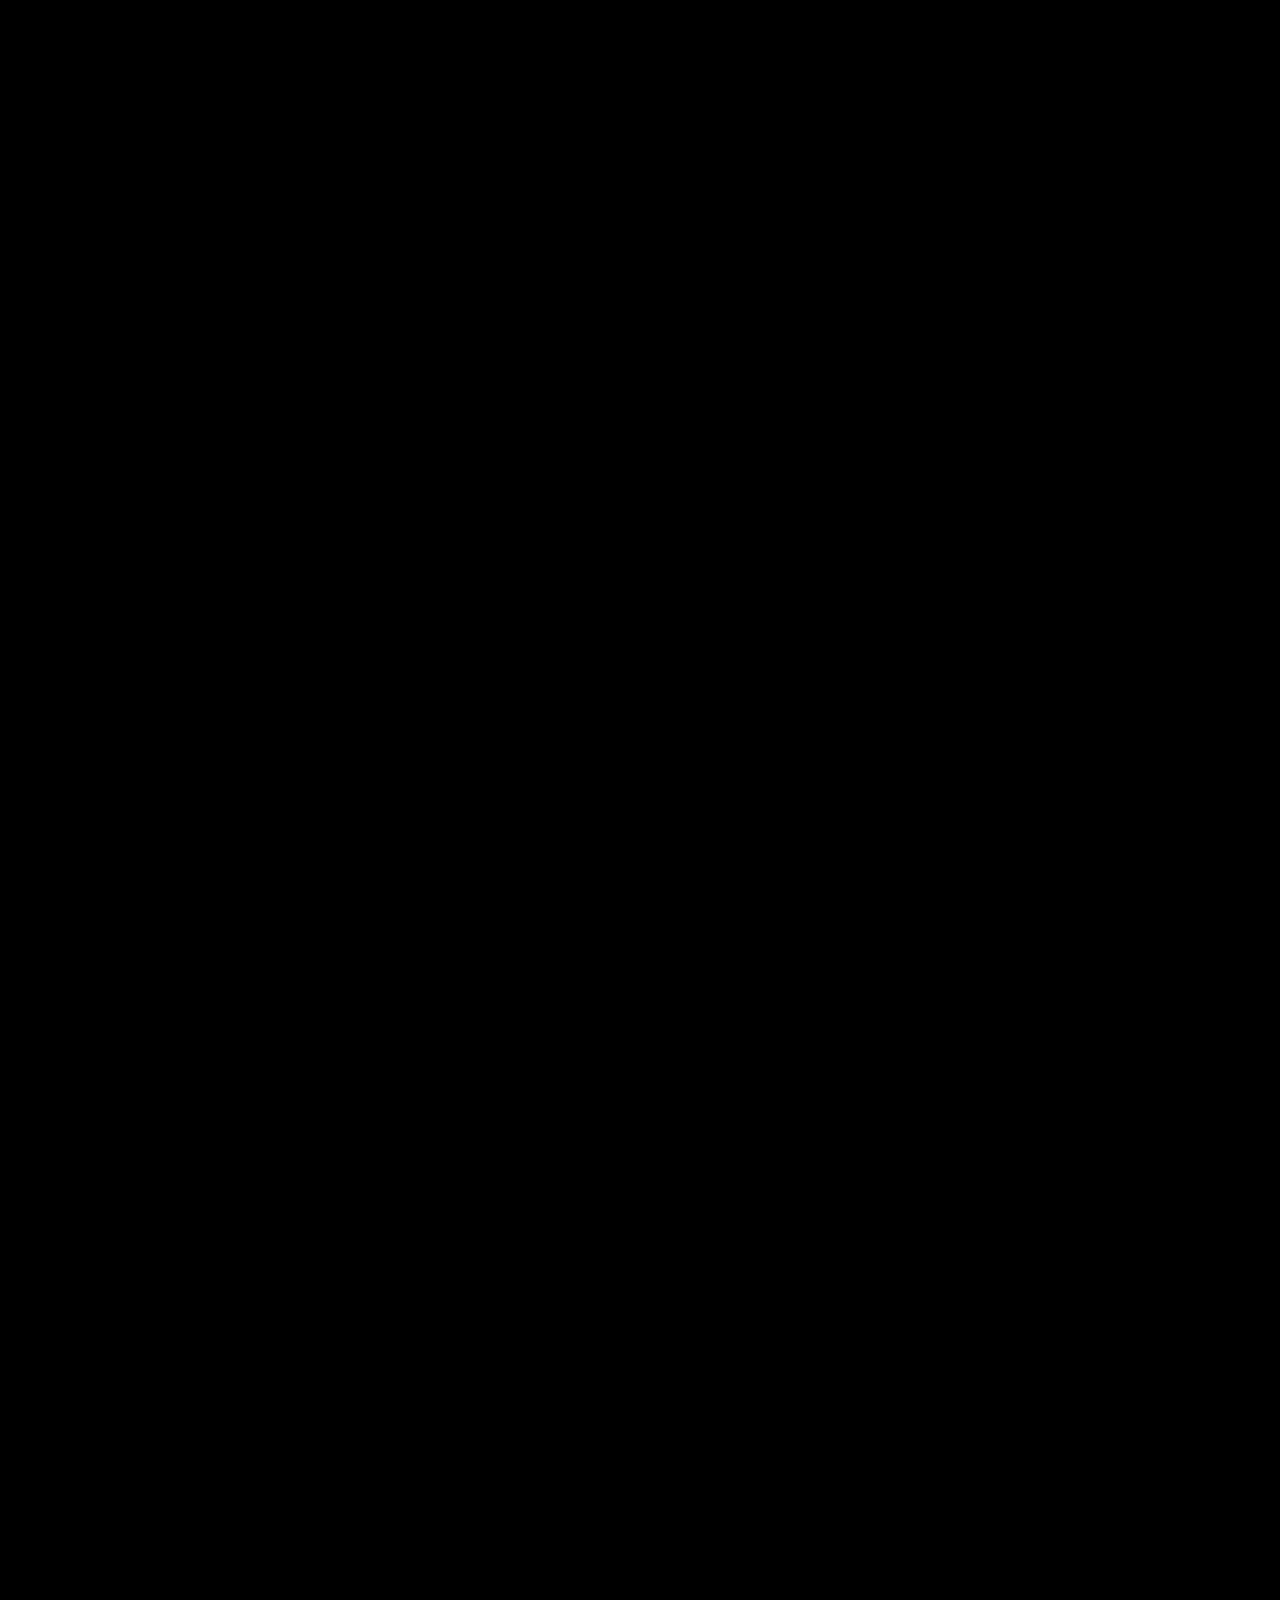
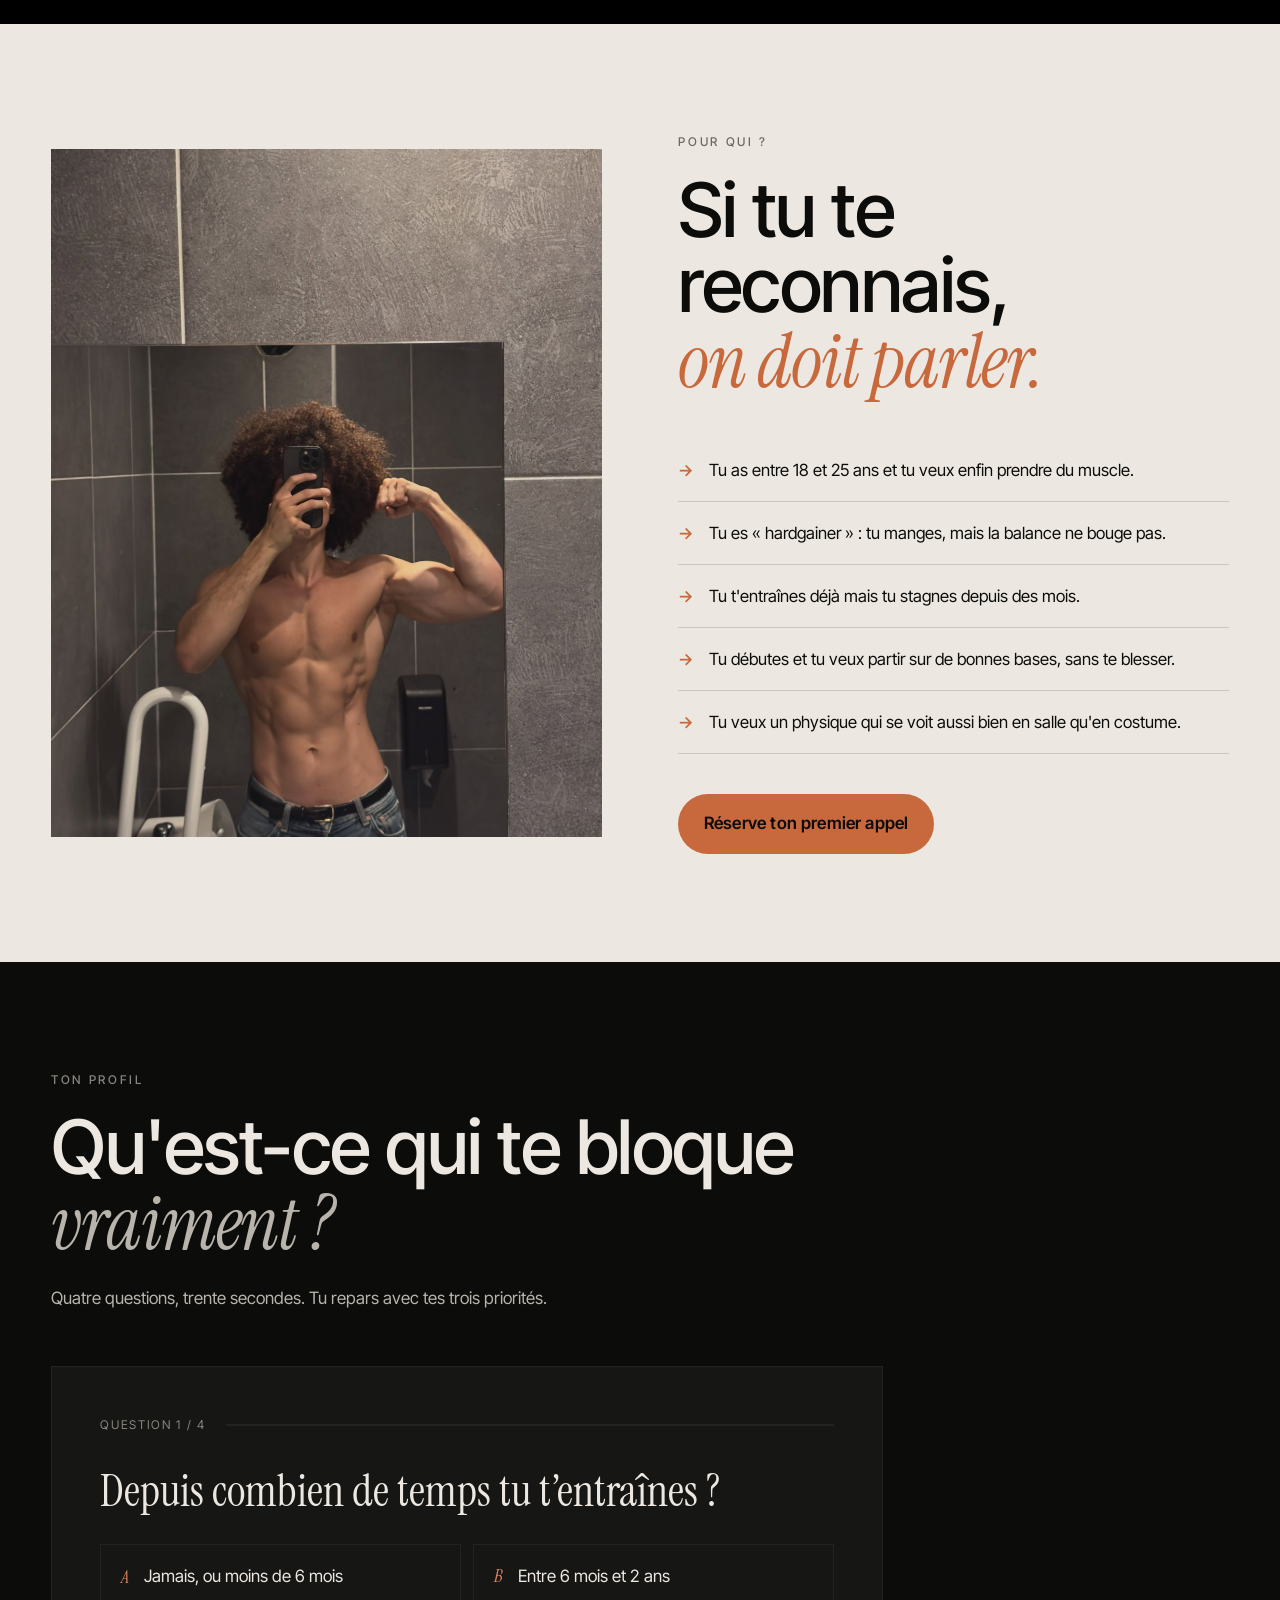
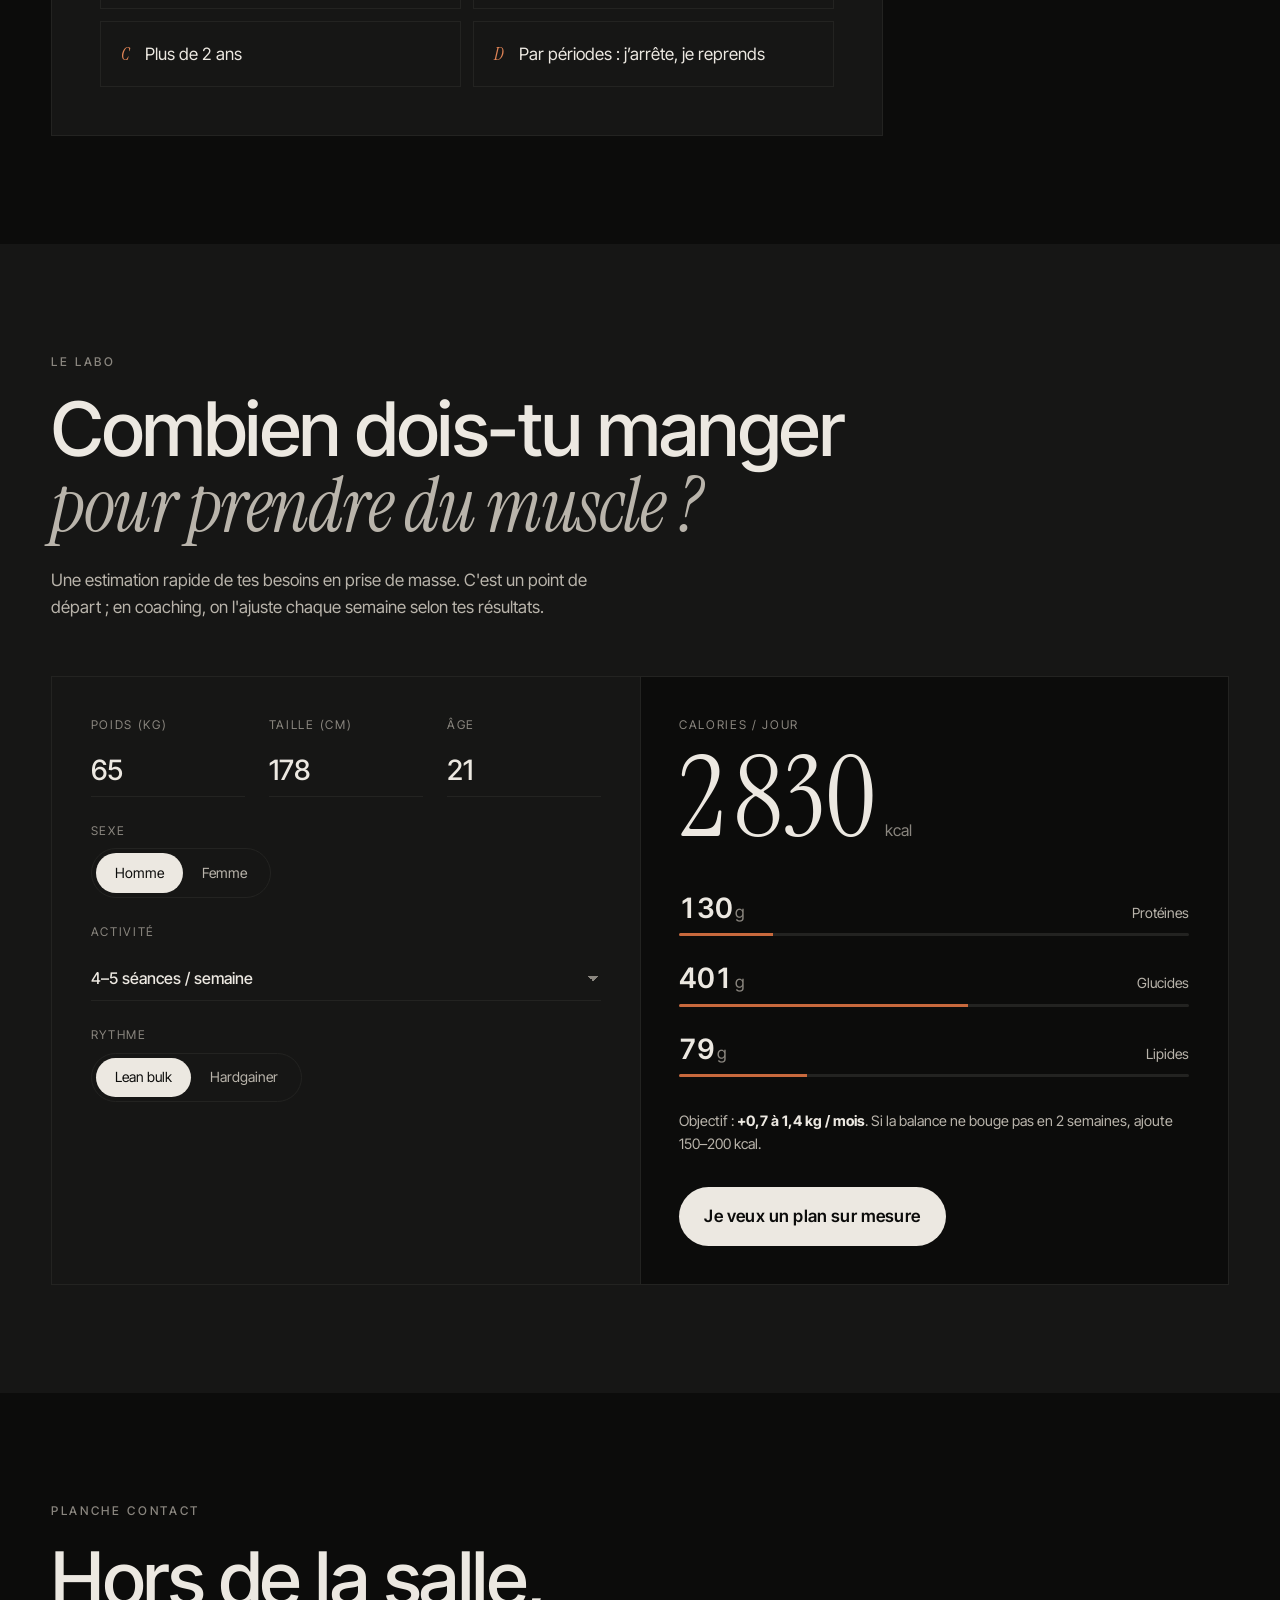
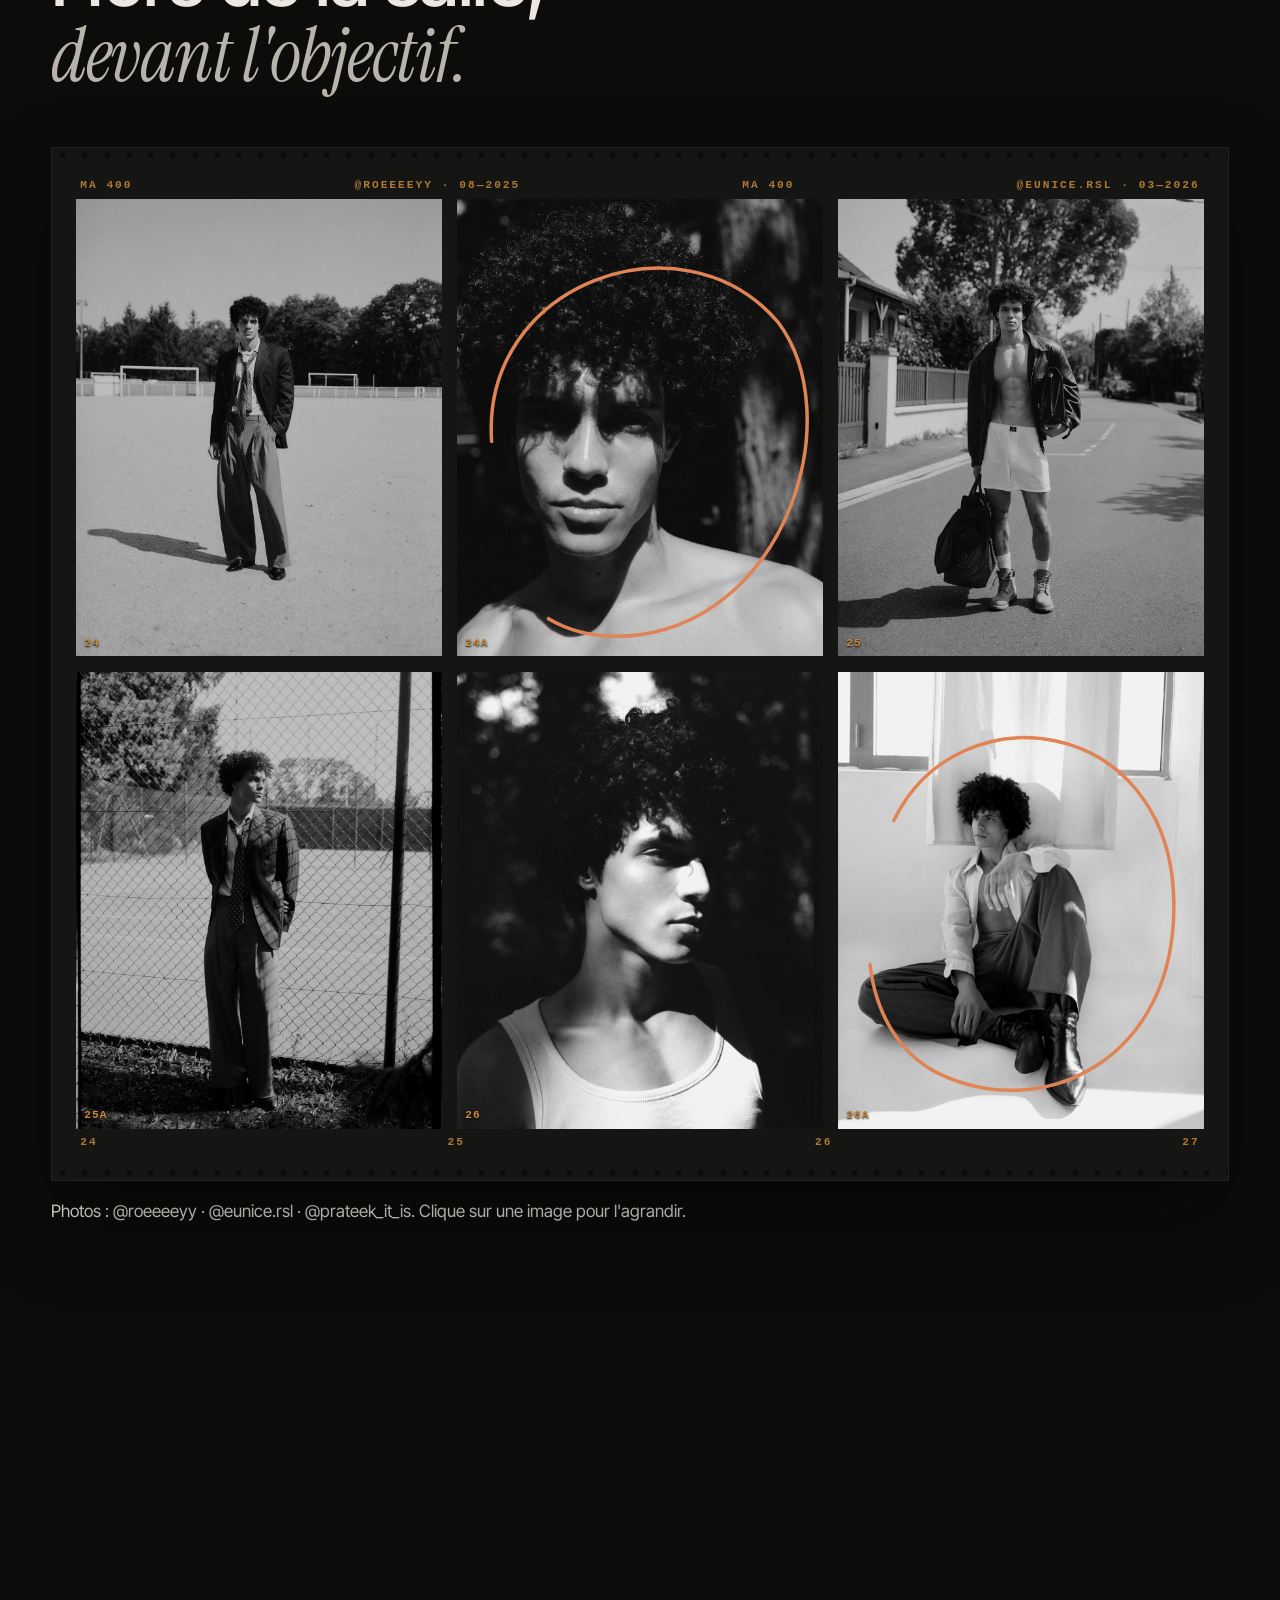
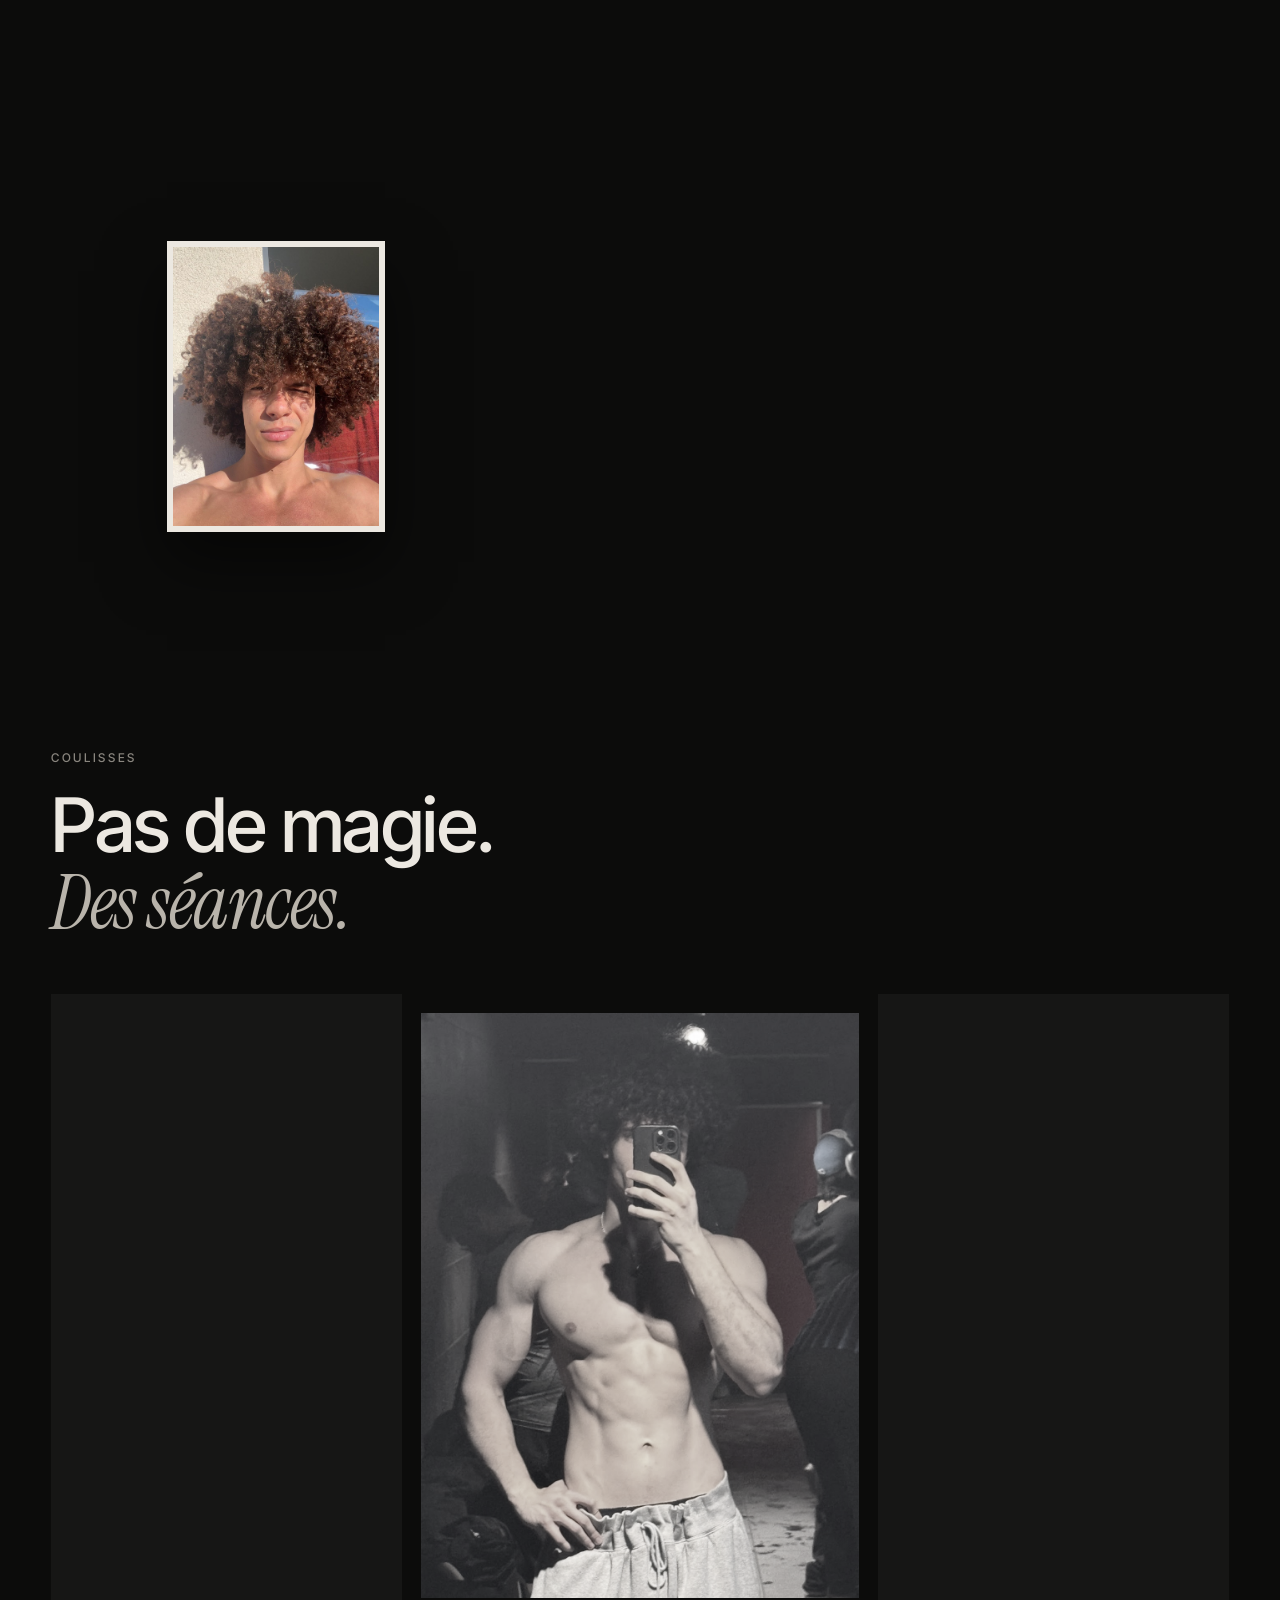
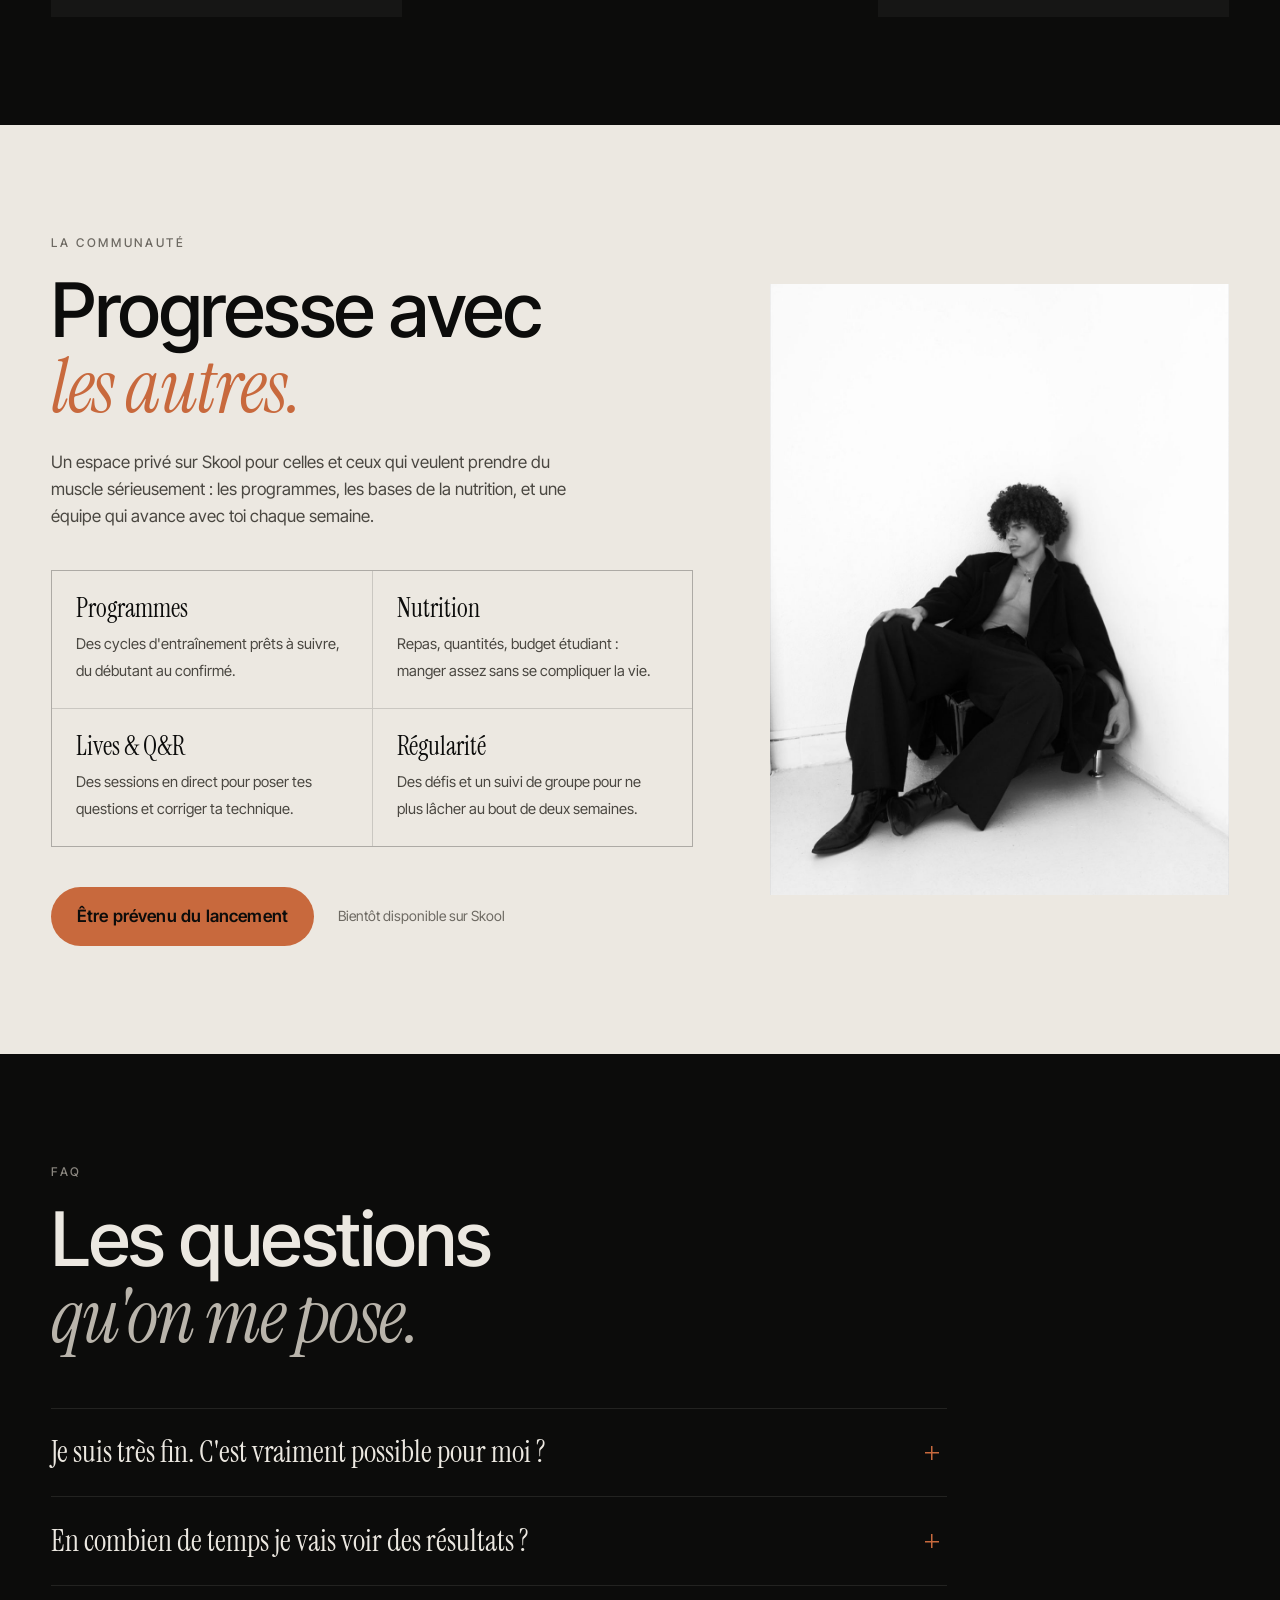
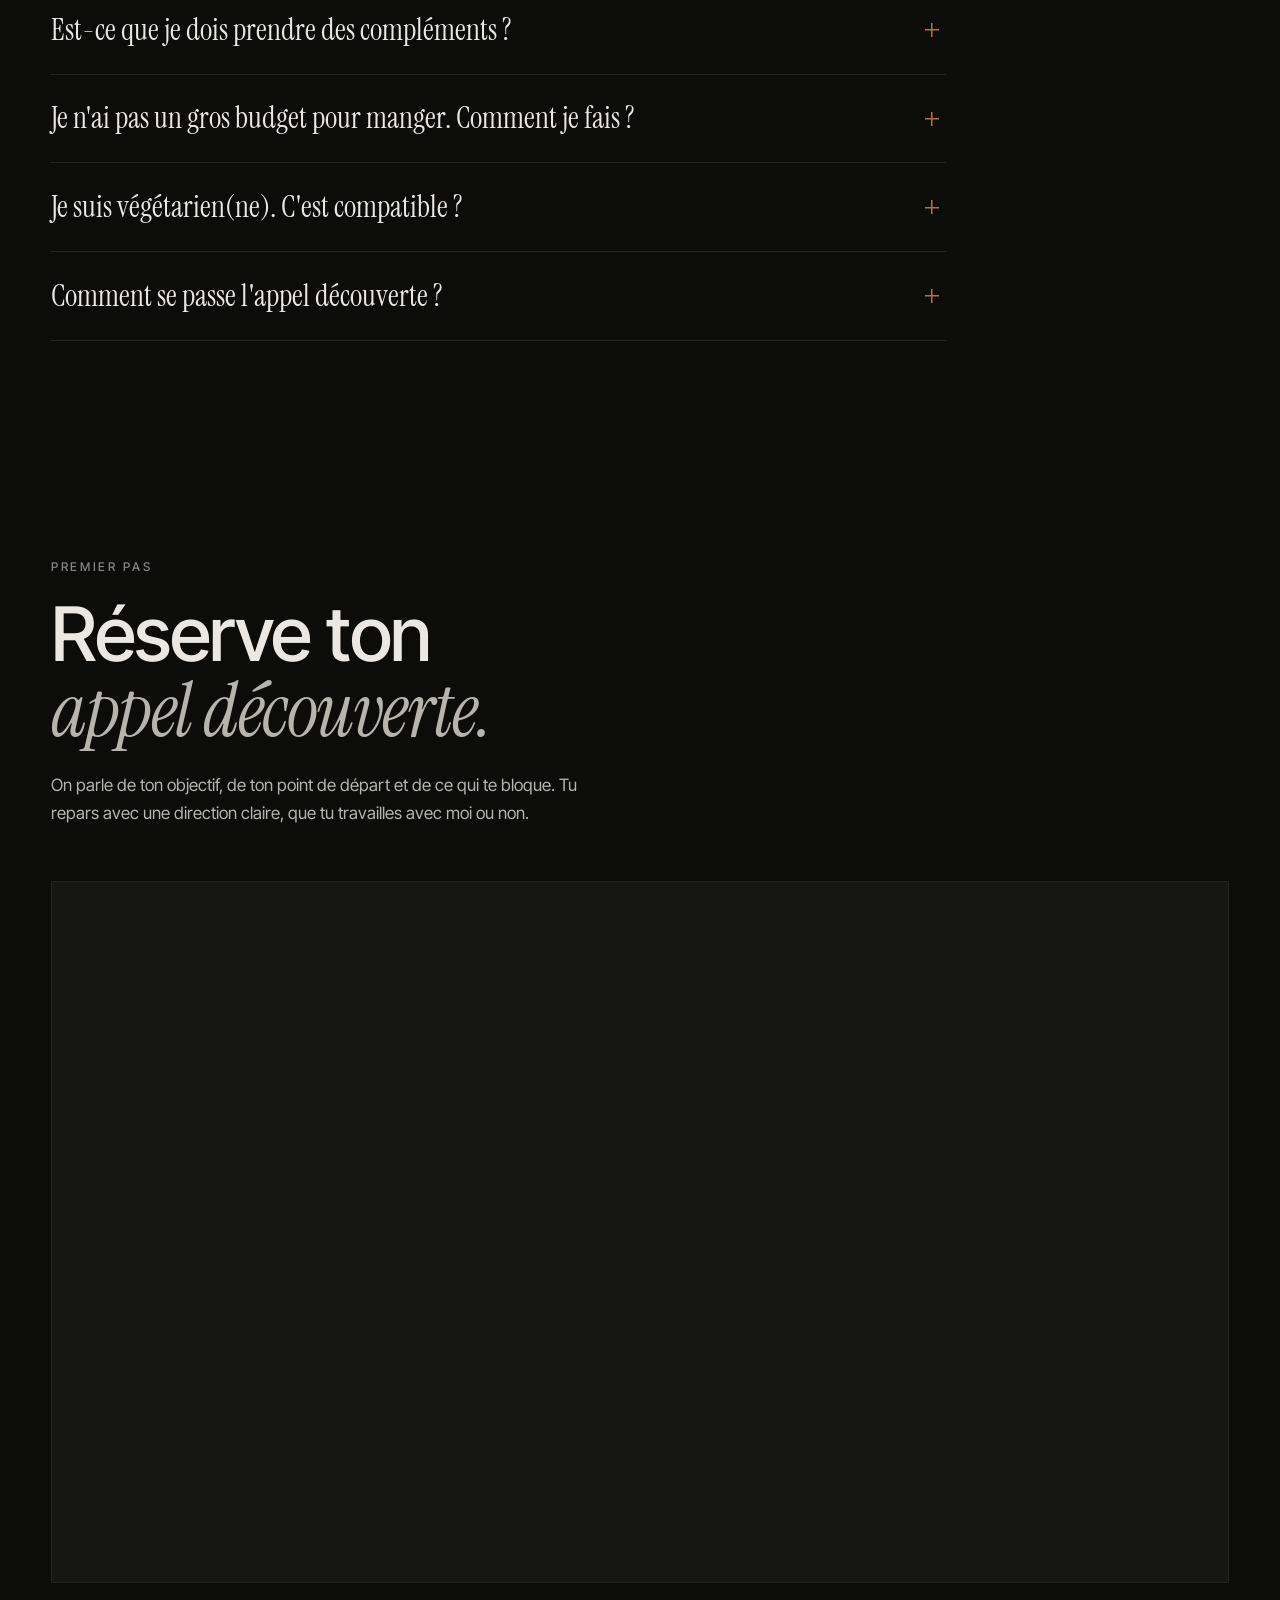
==== commit 88ef156d: "Add scroll sequence, profile quiz, contact sheet, FAQ and legal page - Mouvement: pinned scroll sequ" ====
--- a/index.html
+++ b/index.html
@@ -14,6 +14,13 @@
   <link rel="preconnect" href="https://fonts.gstatic.com" crossorigin>
   <link href="https://fonts.googleapis.com/css2?family=Instrument+Serif:ital@0;1&family=Inter+Tight:wght@400;500;600;700&display=swap" rel="stylesheet">
   <link rel="stylesheet" href="css/style.css">
+  <script type="application/ld+json">
+  {"@context":"https://schema.org","@type":"FAQPage","mainEntity":[
+    {"@type":"Question","name":"Je suis très fin. C'est vraiment possible pour moi ?","acceptedAnswer":{"@type":"Answer","text":"Oui. Les profils fins progressent souvent vite au début, à condition de manger assez."}},
+    {"@type":"Question","name":"En combien de temps je vais voir des résultats ?","acceptedAnswer":{"@type":"Answer","text":"Les premiers changements arrivent en quelques semaines ; comptez environ trois mois de régularité pour un changement visible."}},
+    {"@type":"Question","name":"Est-ce que je dois prendre des compléments ?","acceptedAnswer":{"@type":"Answer","text":"Ce n'est pas obligatoire. La base reste l'alimentation, l'entraînement et le sommeil."}}
+  ]}
+  </script>
 </head>
 <body>
   <div class="grain" aria-hidden="true"></div>
@@ -22,10 +29,10 @@
     <a href="#top" class="nav__logo" aria-label="Mohamed Aydi, retour en haut">M<span>.</span>A</a>
     <nav class="nav__links" aria-label="Navigation principale">
       <a href="#methode">Méthode</a>
+      <a href="#profil">Ton profil</a>
       <a href="#labo">Le Labo</a>
-      <a href="#mouvement">Mouvement</a>
       <a href="#communaute">Communauté</a>
-      <a href="#about">À propos</a>
+      <a href="#faq">FAQ</a>
     </nav>
     <a href="#reserver" class="btn btn--small">Réserver un appel</a>
   </header>
@@ -67,7 +74,7 @@
       </div>
       <div class="manifesto__text reveal">
         <p class="eyebrow">Le manifeste</p>
-        <p class="big-quote">Le corps n'est pas qu'une question de <em>poids soulevé</em>. C'est une façon de se tenir, de bouger, de s'habiller, de <em>se présenter au monde.</em></p>
+        <p class="big-quote">Le corps n'est pas qu'une question de <em class="peek" data-peek="assets/img/flex.jpg">poids soulevé</em>. C'est une façon de <span class="peek" data-peek="assets/img/corner.jpg">se tenir</span>, de <span class="peek" data-peek="assets/img/studio.jpg">bouger</span>, de <span class="peek" data-peek="assets/img/suit.jpg">s'habiller</span>, de <em class="peek" data-peek="assets/img/field.jpg">se présenter au monde.</em></p>
         <p>Prendre de la masse quand on est jeune et naturellement fin, c'est frustrant. On mange « beaucoup », on s'entraîne « dur », et rien ne bouge. Le problème est rarement la motivation. C'est la méthode.</p>
         <p>Mon approche : des bases scientifiques, un plan simple à suivre, et une régularité qui finit par se voir dans le miroir.</p>
       </div>
@@ -98,6 +105,29 @@
       </ol>
     </section>
 
+    <!-- MOUVEMENT : séquence au scroll -->
+    <section class="seq" id="mouvement" aria-label="Mouvement, une séquence photo">
+      <div class="seq__sticky">
+        <div class="seq__frames">
+          <figure class="seq__frame is-active" data-word="Tension"><img src="assets/img/arch.jpg" alt="Torse cambré vers l'arrière, main sur la poitrine"></figure>
+          <figure class="seq__frame" data-word="Contrôle"><img src="assets/img/hands.jpg" alt="Avant-bras croisés dans le dos" loading="lazy"></figure>
+          <figure class="seq__frame" data-word="Présence"><img src="assets/img/studio.jpg" alt="Debout en studio, mains devant le visage" loading="lazy"></figure>
+          <figure class="seq__frame" data-word="Lâcher-prise"><img src="assets/img/seated-back.jpg" alt="Assis de dos, le dos en lumière" loading="lazy"></figure>
+          <figure class="seq__frame" data-word="Mouvement."><img src="assets/img/reach.jpg" alt="Bras tendu vers le haut" loading="lazy"></figure>
+        </div>
+        <div class="seq__overlay">
+          <p class="eyebrow">Mouvement</p>
+          <p class="seq__word" id="seq-word">Tension</p>
+          <div class="seq__meta">
+            <span class="seq__count"><span id="seq-i">01</span> / 05</span>
+            <span class="seq__bar"><i id="seq-bar"></i></span>
+            <span class="seq__credit">Photos @prateek_it_is</span>
+          </div>
+        </div>
+        <p class="seq__hint" aria-hidden="true">Scroll</p>
+      </div>
+    </section>
+
     <!-- POUR QUI -->
     <section class="who section">
       <div class="who__img reveal">
@@ -114,6 +144,22 @@
           <li class="reveal"><span>→</span> Tu veux un physique qui se voit aussi bien en salle qu'en costume.</li>
         </ul>
         <a href="#reserver" class="btn reveal">Réserve ton premier appel</a>
+      </div>
+    </section>
+
+    <!-- QUIZ PROFIL -->
+    <section class="quiz section" id="profil">
+      <div class="section__head reveal">
+        <p class="eyebrow">Ton profil</p>
+        <h2>Qu'est-ce qui te bloque<br><em>vraiment ?</em></h2>
+        <p class="section__sub">Quatre questions, trente secondes. Tu repars avec tes trois priorités.</p>
+      </div>
+      <div class="quiz__card reveal" id="quiz">
+        <div class="quiz__top">
+          <span class="quiz__step" id="quiz-step">Question 1 / 4</span>
+          <span class="quiz__progress"><i id="quiz-bar"></i></span>
+        </div>
+        <div class="quiz__body" id="quiz-body" aria-live="polite"></div>
       </div>
     </section>
 
@@ -177,29 +223,31 @@
     </section>
 
     <!-- MOUVEMENT / GALERIE -->
-    <section class="gallery section" id="mouvement">
-      <div class="section__head reveal">
-        <p class="eyebrow">Mouvement</p>
-        <h2>Le corps comme<br><em>expression.</em></h2>
-      </div>
-      <div class="gallery__grid">
-        <figure class="g g--tall reveal"><img src="assets/img/arch.jpg" alt="Portrait noir et blanc, torse cambré vers l'arrière" loading="lazy"></figure>
-        <figure class="g g--wide reveal"><img src="assets/img/studio.jpg" alt="En studio, pantalon large, mains devant le visage" loading="lazy"></figure>
-        <figure class="g reveal"><video src="assets/video/mouvement-1.mp4" muted loop playsinline preload="metadata" aria-label="Vidéo : Sun, suit and mouvements"></video></figure>
-        <figure class="g reveal"><img src="assets/img/hands.jpg" alt="Gros plan sur les avant-bras croisés dans le dos" loading="lazy"></figure>
-        <figure class="g reveal"><img src="assets/img/seated-back.jpg" alt="Assis de dos, muscles du dos en lumière" loading="lazy"></figure>
-        <figure class="g reveal"><video src="assets/video/mouvement-2.mp4" muted loop playsinline preload="metadata" aria-label="Vidéo : Sun, suit and mouvements"></video></figure>
-        <figure class="g reveal"><img src="assets/img/portrait-shadow.jpg" alt="Portrait en clair-obscur, ombres des boucles sur le visage" loading="lazy"></figure>
-        <figure class="g reveal"><img src="assets/img/gym-mirror.jpg" alt="Selfie torse nu au miroir de la salle" loading="lazy"></figure>
-      </div>
-      <p class="credits">Photos : @prateek_it_is · @roeeeeyy · @eunice.rsl</p>
+    <section class="sheet section" id="galerie">
+      <div class="section__head reveal">
+        <p class="eyebrow">Planche contact</p>
+        <h2>Hors de la salle,<br><em>devant l'objectif.</em></h2>
+      </div>
+      <div class="sheet__film reveal">
+        <p class="sheet__edge" aria-hidden="true"><span>MA 400</span><span>@roeeeeyy · 08—2025</span><span>MA 400</span><span>@eunice.rsl · 03—2026</span></p>
+        <div class="sheet__grid">
+          <button class="frame" type="button" data-full="assets/img/field.jpg"><img src="assets/img/field.jpg" alt="En costume oversize sur un terrain de foot" loading="lazy"><span class="frame__no">24</span></button>
+          <button class="frame frame--pick" type="button" data-full="assets/img/portrait-shadow.jpg"><img src="assets/img/portrait-shadow.jpg" alt="Portrait en clair-obscur, ombres des boucles" loading="lazy"><span class="frame__no">24A</span><svg class="frame__mark" viewBox="0 0 200 200" preserveAspectRatio="none" aria-hidden="true"><path d="M30 105 C 25 45, 120 18, 165 60 C 198 95, 170 170, 100 178 C 40 184, 12 140, 38 92"/></svg></button>
+          <button class="frame" type="button" data-full="assets/img/street.jpg"><img src="assets/img/street.jpg" alt="Dans la rue, veste en cuir et sac de sport" loading="lazy"><span class="frame__no">25</span></button>
+          <button class="frame" type="button" data-full="assets/img/fence.jpg"><img src="assets/img/fence.jpg" alt="Costume et cravate rouge contre un grillage" loading="lazy"><span class="frame__no">25A</span></button>
+          <button class="frame" type="button" data-full="assets/img/portrait-tank.jpg"><img src="assets/img/portrait-tank.jpg" alt="Portrait de profil en débardeur blanc" loading="lazy"><span class="frame__no">26</span></button>
+          <button class="frame frame--pick" type="button" data-full="assets/img/window.jpg"><img src="assets/img/window.jpg" alt="Assis au sol près d'une fenêtre lumineuse" loading="lazy"><span class="frame__no">26A</span><svg class="frame__mark" viewBox="0 0 200 200" preserveAspectRatio="none" aria-hidden="true"><path d="M40 70 C 70 20, 170 30, 172 100 C 174 160, 110 185, 60 165 C 20 148, 18 95, 52 62"/></svg></button>
+        </div>
+        <p class="sheet__edge" aria-hidden="true"><span>24</span><span>25</span><span>26</span><span>27</span></p>
+      </div>
+      <p class="credits">Photos : @roeeeeyy · @eunice.rsl · @prateek_it_is. Clique sur une image pour l'agrandir.</p>
     </section>
 
     <!-- ABOUT -->
     <section class="about section" id="about">
       <div class="about__collage">
-        <img class="about__a reveal" src="assets/img/field.jpg" alt="Mohamed en costume oversize sur un terrain de foot" loading="lazy">
-        <img class="about__b reveal" src="assets/img/fence.jpg" alt="Mohamed en costume et cravate rouge contre un grillage" loading="lazy">
+        <img class="about__a reveal" src="assets/img/suit.jpg" alt="Mohamed en costume marron dans une cabine d'essayage" loading="lazy">
+        <img class="about__b reveal" src="assets/img/gym-tee.jpg" alt="Selfie au miroir de la salle en t-shirt noir" loading="lazy">
         <img class="about__c reveal" src="assets/img/sun.jpg" alt="Selfie au soleil, cheveux bouclés" loading="lazy">
       </div>
       <div class="about__text">
@@ -215,13 +263,17 @@
       </div>
     </section>
 
-    <!-- LIFESTYLE STRIP -->
-    <section class="strip" aria-label="Lifestyle">
-      <img src="assets/img/suit.jpg" alt="Costume marron dans une cabine d'essayage" loading="lazy">
-      <img src="assets/img/street.jpg" alt="Dans la rue, veste en cuir et sac de sport" loading="lazy">
-      <img src="assets/img/window.jpg" alt="Assis au sol près d'une fenêtre lumineuse" loading="lazy">
-      <img src="assets/img/gym-tee.jpg" alt="Selfie au miroir de la salle en t-shirt noir" loading="lazy">
-      <img src="assets/img/portrait-tank.jpg" alt="Portrait de profil en débardeur blanc" loading="lazy">
+    <!-- COULISSES -->
+    <section class="backstage section" aria-label="En salle">
+      <div class="section__head reveal">
+        <p class="eyebrow">Coulisses</p>
+        <h2>Pas de magie.<br><em>Des séances.</em></h2>
+      </div>
+      <div class="backstage__row">
+        <figure class="backstage__item reveal"><video src="assets/video/mouvement-1.mp4" muted loop playsinline preload="metadata" aria-label="Vidéo d'entraînement"></video></figure>
+        <figure class="backstage__item backstage__item--mid reveal"><img src="assets/img/gym-mirror.jpg" alt="Selfie torse nu au miroir de la salle" loading="lazy"></figure>
+        <figure class="backstage__item reveal"><video src="assets/video/mouvement-2.mp4" muted loop playsinline preload="metadata" aria-label="Vidéo d'entraînement"></video></figure>
+      </div>
     </section>
 
     <!-- COMMUNAUTÉ SKOOL
@@ -248,6 +300,22 @@
       </div>
     </section>
 
+    <!-- FAQ -->
+    <section class="faq section" id="faq">
+      <div class="section__head reveal">
+        <p class="eyebrow">FAQ</p>
+        <h2>Les questions<br><em>qu'on me pose.</em></h2>
+      </div>
+      <div class="faq__list">
+        <details class="reveal"><summary>Je suis très fin. C'est vraiment possible pour moi ?</summary><p>Oui. Les profils « fins » sont souvent ceux qui progressent le plus vite au début, à condition de manger assez. Le plus souvent, le blocage vient des calories, pas de la génétique.</p></details>
+        <details class="reveal"><summary>En combien de temps je vais voir des résultats ?</summary><p>Les premiers changements (force, énergie, poids sur la balance) arrivent en quelques semaines. Pour que ça se voie vraiment dans le miroir, compte environ trois mois de régularité.</p></details>
+        <details class="reveal"><summary>Est-ce que je dois prendre des compléments ?</summary><p>Ce n'est pas obligatoire. La base, c'est l'alimentation, l'entraînement et le sommeil. Une whey peut aider à atteindre tes protéines, et la créatine est le complément le plus étudié, mais aucun ne remplace le reste.</p></details>
+        <details class="reveal"><summary>Je n'ai pas un gros budget pour manger. Comment je fais ?</summary><p>On construit tes repas avec des aliments simples et bon marché : riz, pâtes, œufs, lait, flocons d'avoine, légumineuses, poulet. Prendre de la masse ne demande pas de produits chers.</p></details>
+        <details class="reveal"><summary>Je suis végétarien(ne). C'est compatible ?</summary><p>Oui. Il faut juste être plus attentif aux sources de protéines (œufs, produits laitiers, tofu, légumineuses) et bien les répartir sur la journée.</p></details>
+        <details class="reveal"><summary>Comment se passe l'appel découverte ?</summary><p>On fait le point sur ton objectif, ton point de départ et ce qui te bloque. Tu repars avec une direction claire, sans engagement.</p></details>
+      </div>
+    </section>
+
     <!-- RESERVER -->
     <section class="book section" id="reserver">
       <div class="section__head reveal">
@@ -273,11 +341,18 @@
         <a href="#communaute" id="skool-footer" hidden>Skool</a>
         <a href="https://calendly.com/mohamedaydi7/first-call" target="_blank" rel="noopener">Calendly</a>
       </div>
-      <p class="footer__copy">© <span id="year">2026</span> Mohamed Aydi · Paris</p>
+      <p class="footer__copy">© <span id="year">2026</span> Mohamed Aydi · Paris · <a href="mentions-legales/">Mentions légales</a></p>
     </div>
   </footer>
 
+  <div class="lightbox" id="lightbox" hidden>
+    <button class="lightbox__close" type="button">Fermer</button>
+    <img alt="">
+  </div>
+  <img class="peek-img" id="peek" alt="" aria-hidden="true">
+
   <script src="js/main.js" defer></script>
+  <script src="js/features.js" defer></script>
   <script src="https://assets.calendly.com/assets/external/widget.js" async></script>
 </body>
 </html>
--- a/css/style.css
+++ b/css/style.css
@@ -187,17 +187,6 @@
 @media (max-width: 960px) { .lab__wrap { grid-template-columns: minmax(0,1fr); } }
 @media (max-width: 480px) { .lab__form { grid-template-columns: repeat(2, minmax(0,1fr)); } .lab__form .field:nth-child(3) { grid-column: 1 / -1; } }
 
-/* Gallery */
-.gallery__grid { display: grid; grid-template-columns: repeat(4, 1fr); grid-auto-rows: clamp(12rem, 22vw, 20rem); gap: clamp(.5rem, 1vw, 1rem); grid-auto-flow: dense; }
-.g { margin: 0; overflow: hidden; background: var(--ink-2); position: relative; }
-.g--tall { grid-row: span 2; }
-.g--wide { grid-column: span 2; grid-row: span 2; }
-.g img, .g video { width: 100%; height: 100%; object-fit: cover; filter: grayscale(1); transition: transform 1.2s var(--ease), filter .8s; }
-.g:hover img, .g:hover video { transform: scale(1.04); filter: grayscale(0); }
-.g video { filter: none; }
-.credits { color: var(--muted); font-size: .8rem; margin-top: 1.5rem; letter-spacing: .04em; }
-@media (max-width: 780px) { .gallery__grid { grid-template-columns: 1fr 1fr; grid-auto-rows: 14rem; } .g--wide { grid-column: span 2; } }
-
 /* About */
 .about { display: grid; grid-template-columns: 7fr 5fr; gap: clamp(2rem, 6vw, 6rem); align-items: center; }
 .about__collage { position: relative; aspect-ratio: 1 / 1.05; }
@@ -211,12 +200,6 @@
 .about__stats strong { display: block; font-family: var(--serif); font-size: 2rem; font-weight: 400; }
 .about__stats span { font-size: .8rem; color: var(--muted); }
 @media (max-width: 860px) { .about { grid-template-columns: 1fr; } }
-
-/* Strip */
-.strip { display: flex; gap: .75rem; padding: 0 var(--pad); overflow-x: auto; scroll-snap-type: x mandatory; scrollbar-width: none; }
-.strip::-webkit-scrollbar { display: none; }
-.strip img { height: clamp(18rem, 40vw, 30rem); width: auto; aspect-ratio: 3/4; object-fit: cover; scroll-snap-align: start; flex-shrink: 0; filter: grayscale(.85); transition: filter .6s; }
-.strip img:hover { filter: none; }
 
 /* Book */
 .book__embed { background: var(--ink-2); border: 1px solid var(--ink-3); min-height: 700px; }
@@ -257,3 +240,156 @@
   .reveal { opacity: 1; transform: none; }
   html { scroll-behavior: auto; }
 }
+
+/* ---------- Manifesto: hover-to-reveal words ---------- */
+.peek { cursor: default; background-image: linear-gradient(currentColor, currentColor); background-size: 0% 1px; background-position: 0 92%; background-repeat: no-repeat; transition: background-size .5s var(--ease); }
+.peek:hover { background-size: 100% 1px; }
+.peek-img {
+  position: fixed; left: 0; top: 0; z-index: 60; width: 220px; aspect-ratio: 3/4; object-fit: cover;
+  pointer-events: none; opacity: 0; transform: translate(-50%, -50%) scale(.85) rotate(-3deg);
+  transition: opacity .35s var(--ease), transform .45s var(--ease); filter: grayscale(1);
+  box-shadow: 0 30px 60px rgba(0,0,0,.55);
+}
+.peek-img.is-on { opacity: 1; transform: translate(-50%, -50%) scale(1) rotate(-3deg); }
+@media (hover: none) { .peek-img { display: none; } .peek:hover { background-size: 0 1px; } }
+
+/* ---------- Mouvement: pinned scroll sequence ---------- */
+.seq { position: relative; height: 420vh; background: #000; }
+.seq__sticky { position: sticky; top: 0; height: 100vh; height: 100svh; overflow: hidden; }
+.seq__frames { position: absolute; inset: 0; }
+.seq__frame { position: absolute; inset: 0; margin: 0; opacity: 0; transition: opacity .7s var(--ease); }
+.seq__frame img { width: 100%; height: 100%; object-fit: contain; filter: grayscale(1) contrast(1.05); transform: scale(1.06); transition: transform 1.6s var(--ease); }
+.seq__frame.is-active { opacity: 1; }
+.seq__frame.is-active img { transform: scale(1); }
+.seq__overlay {
+  position: absolute; left: var(--pad); right: var(--pad); bottom: clamp(1.5rem, 6vh, 3.5rem); z-index: 2;
+  display: grid; gap: .25rem; pointer-events: none;
+}
+.seq__overlay .eyebrow { margin: 0; }
+.seq__word {
+  font-family: var(--serif); font-style: italic; font-size: clamp(3.5rem, 2rem + 8vw, 10rem); line-height: .95; margin: 0;
+  color: var(--bone); mix-blend-mode: difference; letter-spacing: -.02em;
+}
+.seq__word.swap { animation: wordIn .7s var(--ease); }
+@keyframes wordIn { from { opacity: 0; transform: translateY(30%); filter: blur(6px); } to { opacity: 1; transform: none; filter: none; } }
+.seq__meta { display: flex; align-items: center; gap: 1.25rem; margin-top: 1rem; font-size: .75rem; letter-spacing: .14em; text-transform: uppercase; color: var(--bone-2); }
+.seq__count { font-variant-numeric: tabular-nums; }
+.seq__bar { flex: 0 1 220px; height: 1px; background: rgba(236,232,225,.25); }
+.seq__bar i { display: block; height: 100%; width: 0; background: var(--rust); }
+.seq__credit { margin-left: auto; }
+.seq__hint {
+  position: absolute; right: var(--pad); top: 50%; z-index: 2; margin: 0; writing-mode: vertical-rl;
+  font-size: .7rem; letter-spacing: .4em; text-transform: uppercase; color: var(--muted);
+}
+.seq__hint::after { content: ""; display: inline-block; width: 1px; height: 48px; margin-top: 1rem; background: linear-gradient(var(--muted), transparent); animation: drip 1.8s ease-in-out infinite; }
+@keyframes drip { 0% { transform: scaleY(0); transform-origin: top; } 50% { transform: scaleY(1); transform-origin: top; } 51% { transform-origin: bottom; } 100% { transform: scaleY(0); transform-origin: bottom; } }
+@media (min-aspect-ratio: 4/3) { .seq__frame img { object-fit: contain; } }
+@media (max-width: 780px) { .seq { height: 360vh; } .seq__frame img { object-fit: cover; } .seq__credit, .seq__hint { display: none; } }
+
+/* ---------- Quiz ---------- */
+.quiz__card { max-width: 52rem; border: 1px solid var(--ink-3); background: var(--ink-2); padding: clamp(1.5rem, 4vw, 3rem); }
+.quiz__top { display: flex; align-items: center; gap: 1.25rem; margin-bottom: 2rem; }
+.quiz__step { font-size: .75rem; letter-spacing: .14em; text-transform: uppercase; color: var(--muted); white-space: nowrap; }
+.quiz__progress { flex: 1; height: 2px; background: var(--ink-3); }
+.quiz__progress i { display: block; height: 100%; width: 0; background: var(--rust); transition: width .5s var(--ease); }
+.quiz__q { font-family: var(--serif); font-size: clamp(1.8rem, 1.2rem + 2vw, 2.8rem); line-height: 1.1; margin: 0 0 1.75rem; font-weight: 400; }
+.quiz__opts { display: grid; grid-template-columns: repeat(2, minmax(0,1fr)); gap: .75rem; }
+.quiz__opt {
+  text-align: left; background: transparent; color: var(--bone); border: 1px solid var(--ink-3); padding: 1.1rem 1.25rem;
+  font: inherit; cursor: pointer; display: flex; gap: .9rem; align-items: baseline; transition: border-color .25s, background .25s;
+}
+.quiz__opt:hover { border-color: var(--rust); background: rgba(200,105,61,.06); }
+.quiz__opt b { font-family: var(--serif); font-style: italic; font-weight: 400; color: var(--rust-2); font-size: 1.1rem; }
+.quiz__body > * { animation: fadeUp .5s var(--ease) both; }
+@keyframes fadeUp { from { opacity: 0; transform: translateY(14px); } to { opacity: 1; transform: none; } }
+.quiz__result-label { font-size: .75rem; letter-spacing: .14em; text-transform: uppercase; color: var(--muted); margin: 0 0 .5rem; }
+.quiz__result-title { font-family: var(--serif); font-weight: 400; font-size: clamp(2.6rem, 1.8rem + 3vw, 4.5rem); line-height: 1; margin: 0 0 1rem; }
+.quiz__result-title em { color: var(--rust-2); }
+.quiz__result-text { color: var(--bone-2); max-width: 38rem; margin: 0 0 1.75rem; }
+.quiz__prios { list-style: none; padding: 0; margin: 0 0 2rem; counter-reset: p; display: grid; gap: .25rem; }
+.quiz__prios li { counter-increment: p; display: flex; gap: 1rem; padding: .9rem 0; border-top: 1px solid var(--ink-3); }
+.quiz__prios li::before { content: "0" counter(p); font-family: var(--serif); font-style: italic; color: var(--rust); font-size: 1.2rem; line-height: 1.3; }
+.quiz__actions { display: flex; flex-wrap: wrap; gap: 1rem 1.5rem; align-items: center; }
+.quiz__restart { background: none; border: 0; color: var(--bone-2); font: inherit; text-decoration: underline; text-underline-offset: 4px; cursor: pointer; padding: 0; }
+@media (max-width: 600px) { .quiz__opts { grid-template-columns: minmax(0,1fr); } }
+
+/* ---------- Contact sheet ---------- */
+.sheet__film {
+  background: #151513; padding: clamp(.75rem, 2vw, 1.5rem) clamp(.75rem, 2vw, 1.5rem);
+  border: 1px solid #222220; position: relative;
+  box-shadow: 0 40px 80px rgba(0,0,0,.45);
+}
+.sheet__edge {
+  display: flex; justify-content: space-between; gap: 1rem; margin: 0; padding: .5rem .25rem;
+  font: 600 .7rem/1 ui-monospace, "SFMono-Regular", Menlo, Consolas, monospace; letter-spacing: .18em;
+  color: #c98a3a; opacity: .85; text-transform: uppercase; white-space: nowrap; overflow: hidden;
+}
+.sheet__edge::before, .sheet__edge::after { content: none; }
+.sheet__film::before, .sheet__film::after {
+  content: ""; position: absolute; left: 0; right: 0; height: 10px;
+  background: radial-gradient(circle at 50% 50%, #0c0c0b 0 3px, transparent 3.5px) 0 0 / 22px 10px repeat-x;
+}
+.sheet__film::before { top: 2px; }
+.sheet__film::after { bottom: 2px; }
+.sheet__grid { display: grid; grid-template-columns: repeat(3, minmax(0,1fr)); gap: clamp(.5rem, 1.2vw, 1rem); }
+.frame { position: relative; display: block; padding: 0; border: 0; background: #000; cursor: zoom-in; aspect-ratio: 4/5; overflow: visible; }
+.frame img { width: 100%; height: 100%; object-fit: cover; filter: grayscale(1) contrast(1.08) brightness(.95); transition: filter .6s var(--ease); }
+.frame:hover img, .frame:focus-visible img { filter: grayscale(0); }
+.frame__no {
+  position: absolute; left: .5rem; bottom: .45rem; font: 600 .7rem/1 ui-monospace, Menlo, Consolas, monospace;
+  color: #c98a3a; letter-spacing: .1em; text-shadow: 0 1px 2px #000;
+}
+.frame__mark { position: absolute; inset: -8%; width: 116%; height: 116%; pointer-events: none; overflow: visible; }
+.frame__mark path {
+  fill: none; stroke: var(--rust-2); stroke-width: 3.5; stroke-linecap: round; vector-effect: non-scaling-stroke;
+  stroke-dasharray: 900; stroke-dashoffset: 900; transition: stroke-dashoffset 1.4s var(--ease) .3s;
+}
+.sheet__film.is-in .frame__mark path { stroke-dashoffset: 0; }
+@media (max-width: 640px) { .sheet__grid { grid-template-columns: repeat(2, minmax(0,1fr)); } .sheet__edge span:nth-child(n+3) { display: none; } }
+
+/* ---------- Lightbox ---------- */
+.lightbox { position: fixed; inset: 0; z-index: 90; background: rgba(8,8,7,.94); display: grid; place-items: center; padding: 4rem 1rem 2rem; cursor: zoom-out; }
+.lightbox[hidden] { display: none; }
+.lightbox img { max-width: min(92vw, 1100px); max-height: 86vh; object-fit: contain; animation: fadeUp .4s var(--ease); }
+.lightbox__close { position: absolute; top: 1.25rem; right: var(--pad); background: none; border: 1px solid var(--ink-3); color: var(--bone); padding: .5rem 1rem; border-radius: 999px; font: inherit; font-size: .8rem; letter-spacing: .1em; text-transform: uppercase; cursor: pointer; }
+
+/* ---------- Coulisses ---------- */
+.backstage__row { display: grid; grid-template-columns: 1fr 1.25fr 1fr; gap: clamp(.5rem, 1.5vw, 1.25rem); align-items: center; }
+.backstage__item { margin: 0; overflow: hidden; background: var(--ink-2); aspect-ratio: 9/16; }
+.backstage__item--mid { aspect-ratio: 3/4; }
+.backstage__item video, .backstage__item img { width: 100%; height: 100%; object-fit: cover; }
+.backstage__item img { filter: grayscale(.85); transition: filter .6s; }
+.backstage__item img:hover { filter: none; }
+@media (max-width: 700px) { .backstage__row { grid-template-columns: 1fr 1fr; } .backstage__item--mid { display: none; } }
+
+/* ---------- FAQ ---------- */
+.faq__list { max-width: 56rem; border-top: 1px solid var(--ink-3); }
+.faq details { border-bottom: 1px solid var(--ink-3); }
+.faq summary {
+  list-style: none; cursor: pointer; padding: 1.6rem 3rem 1.6rem 0; position: relative;
+  font-family: var(--serif); font-size: clamp(1.35rem, 1.1rem + 1vw, 1.9rem); line-height: 1.2;
+  transition: color .25s;
+}
+.faq summary::-webkit-details-marker { display: none; }
+.faq summary:hover { color: var(--rust-2); }
+.faq summary::after {
+  content: ""; position: absolute; right: .5rem; top: 50%; width: 14px; height: 14px; margin-top: -7px;
+  background: linear-gradient(var(--rust), var(--rust)) center/100% 1.5px no-repeat, linear-gradient(var(--rust), var(--rust)) center/1.5px 100% no-repeat;
+  transition: transform .35s var(--ease);
+}
+.faq details[open] summary::after { transform: rotate(45deg); }
+.faq details p { color: var(--bone-2); max-width: 44rem; margin: 0 0 1.75rem; }
+
+.footer__copy a { color: inherit; text-underline-offset: 3px; }
+.footer__copy a:hover { color: var(--rust-2); }
+
+@media (prefers-reduced-motion: reduce) {
+  .seq { height: auto; }
+  .seq__sticky { position: relative; height: auto; }
+  .seq__frames { position: relative; display: grid; grid-template-columns: repeat(auto-fit, minmax(200px, 1fr)); gap: .5rem; padding: var(--pad); }
+  .seq__frame { position: relative; opacity: 1; aspect-ratio: 3/4; }
+  .seq__frame img { object-fit: cover; transform: none; }
+  .seq__overlay { position: relative; left: auto; right: auto; bottom: auto; padding: 0 var(--pad) 3rem; }
+  .seq__word, .seq__meta, .seq__hint { display: none; }
+  .frame__mark path { stroke-dashoffset: 0; }
+}
